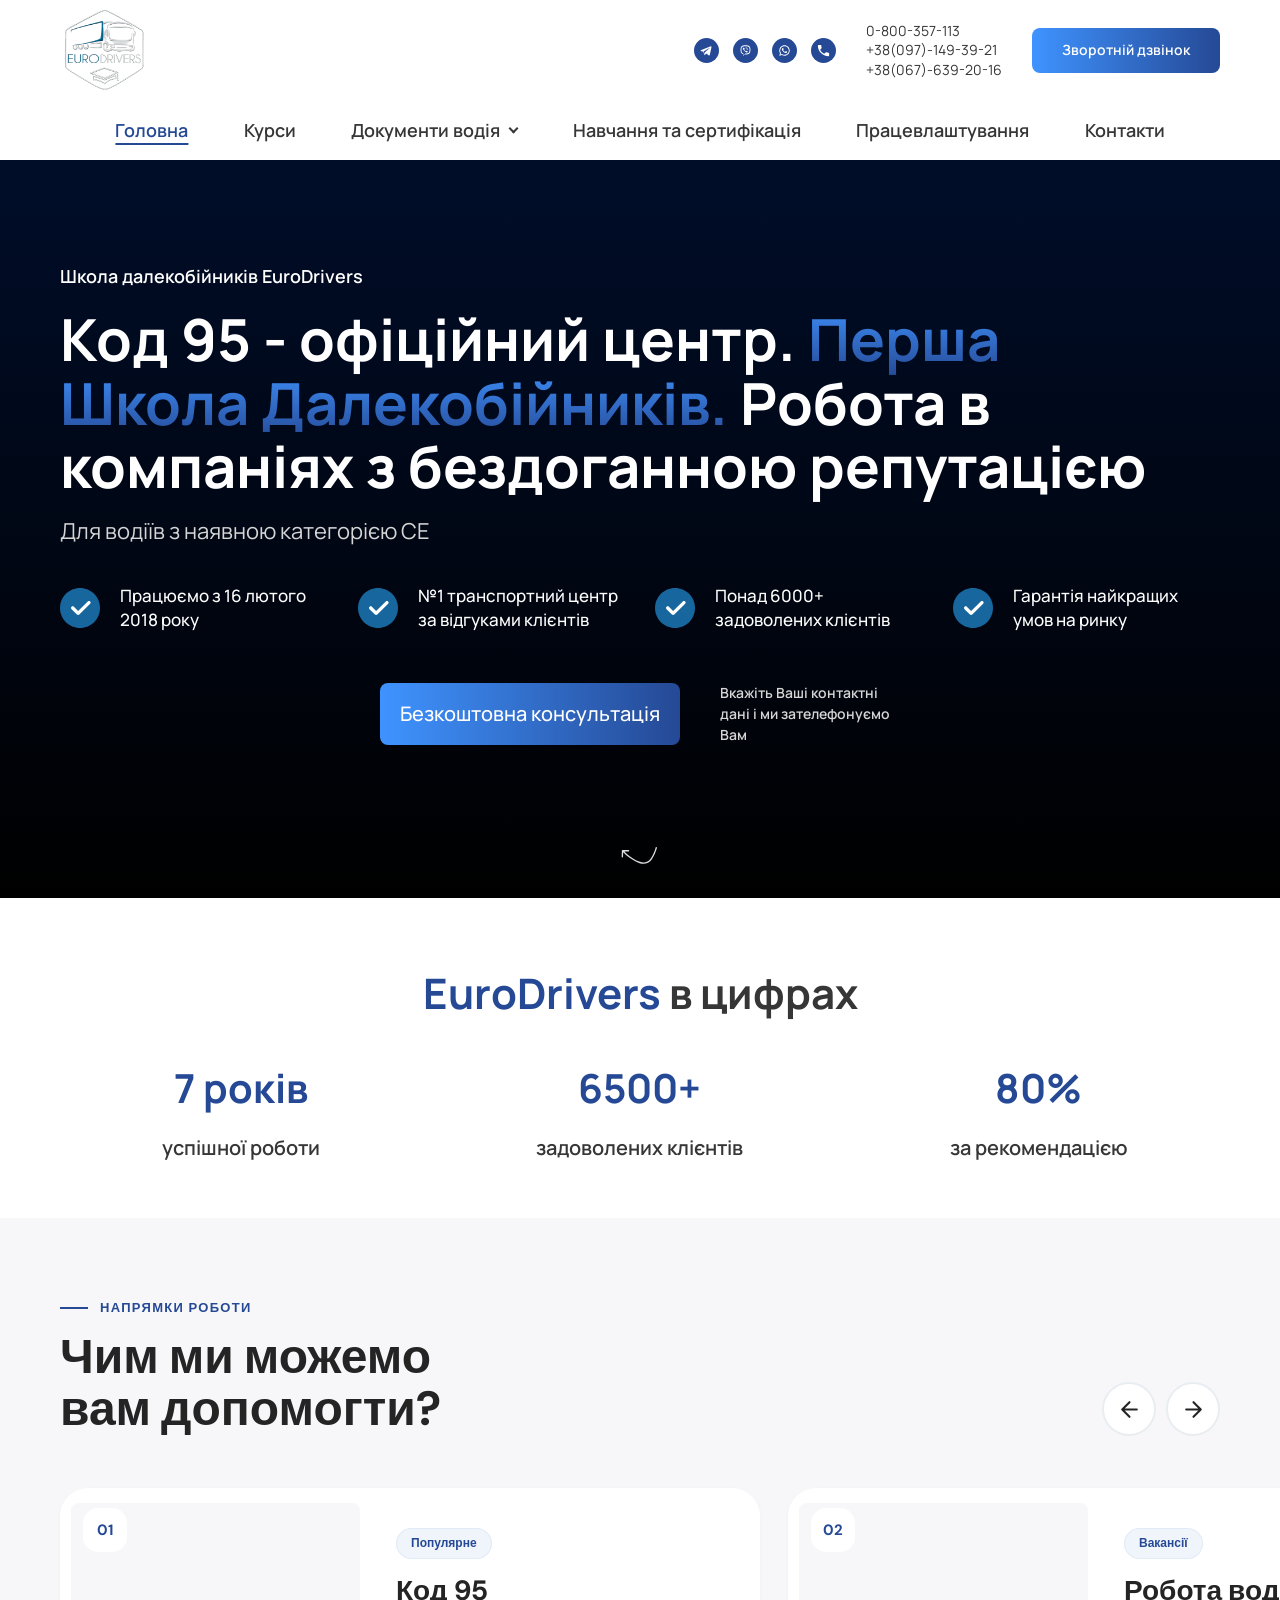
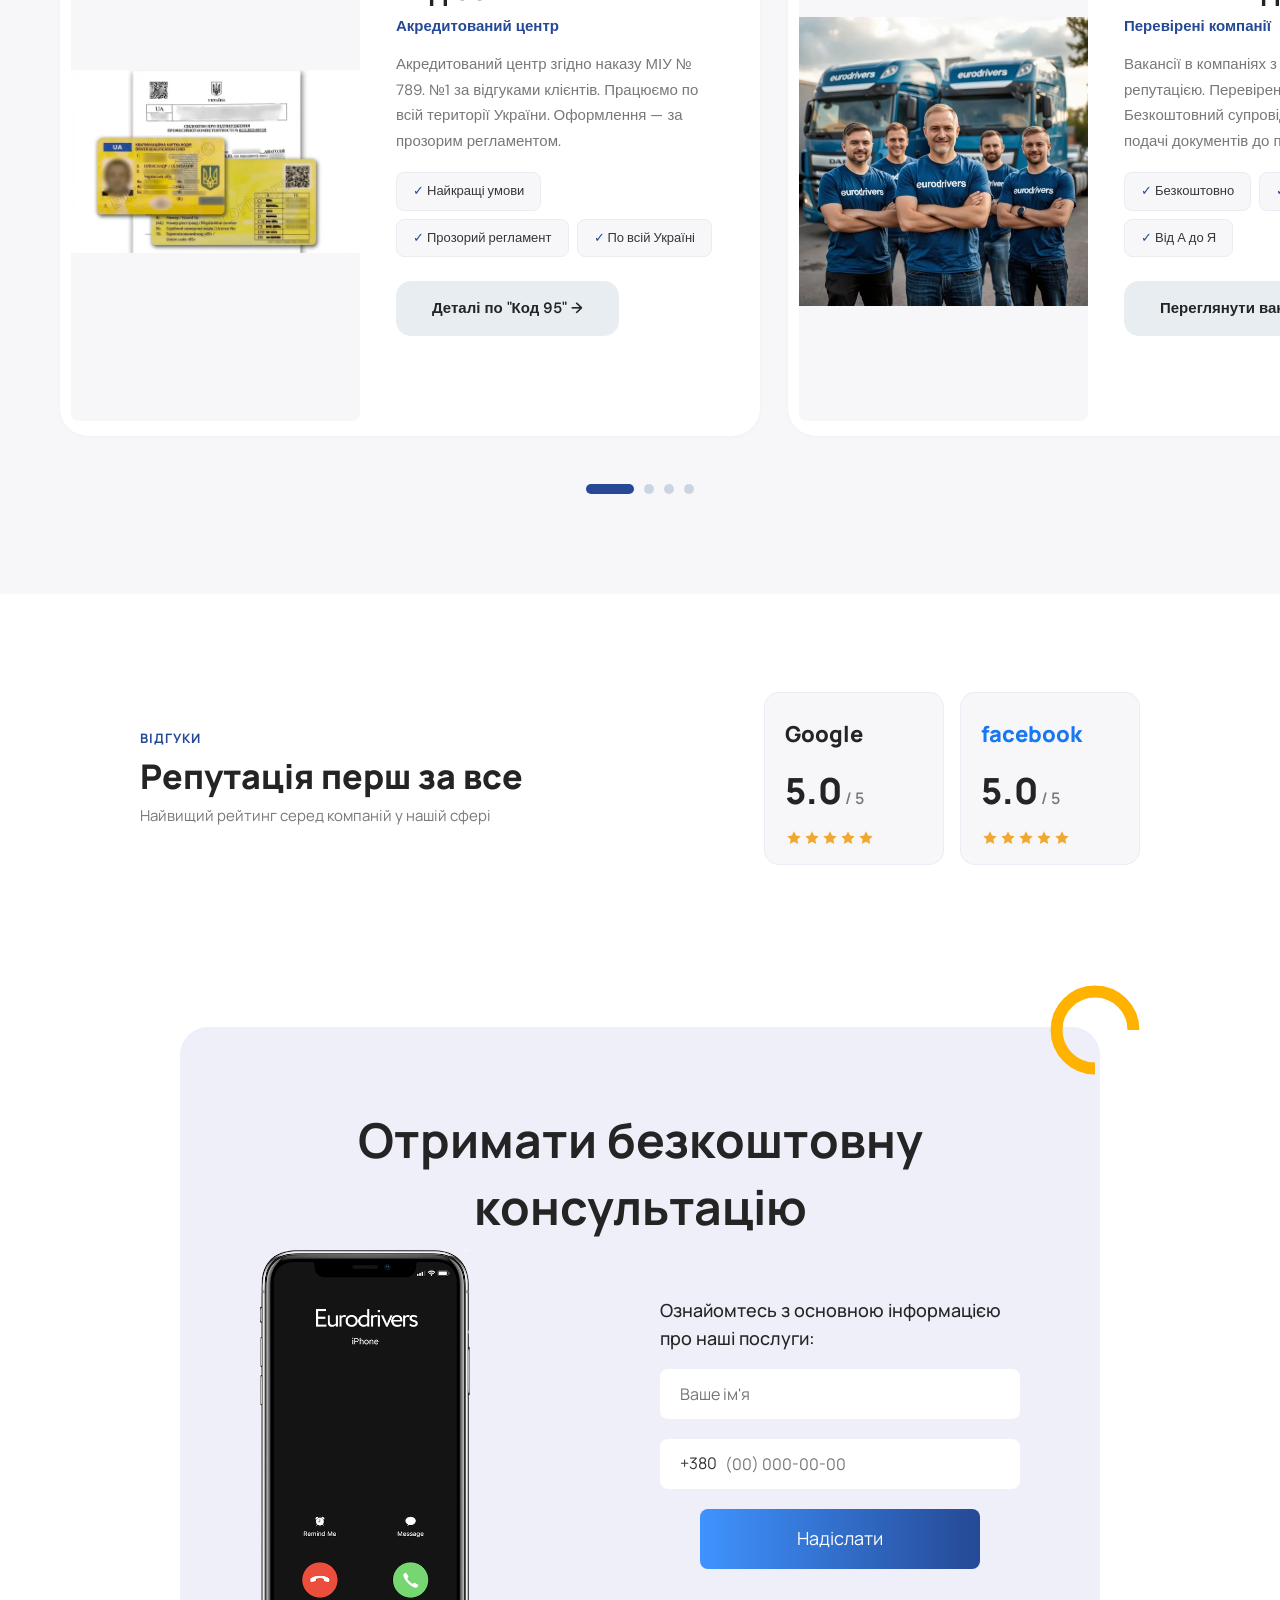
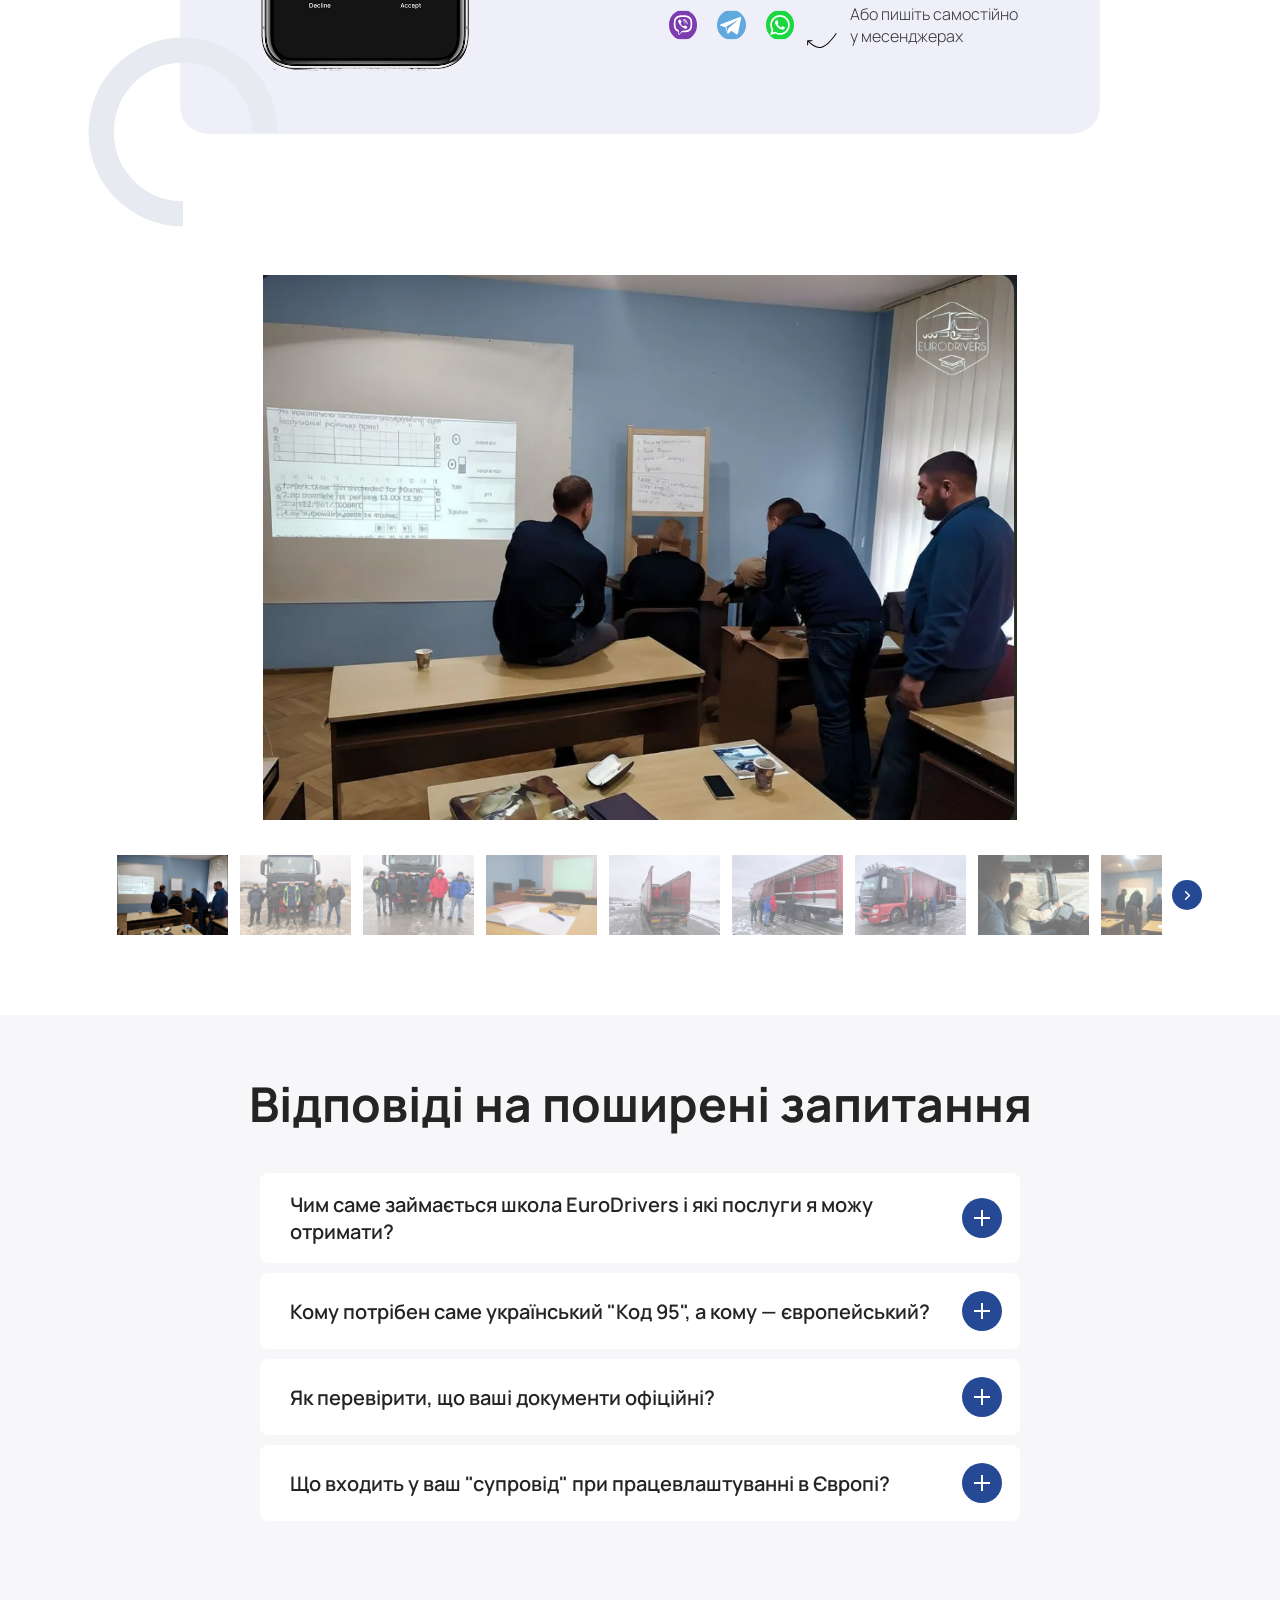
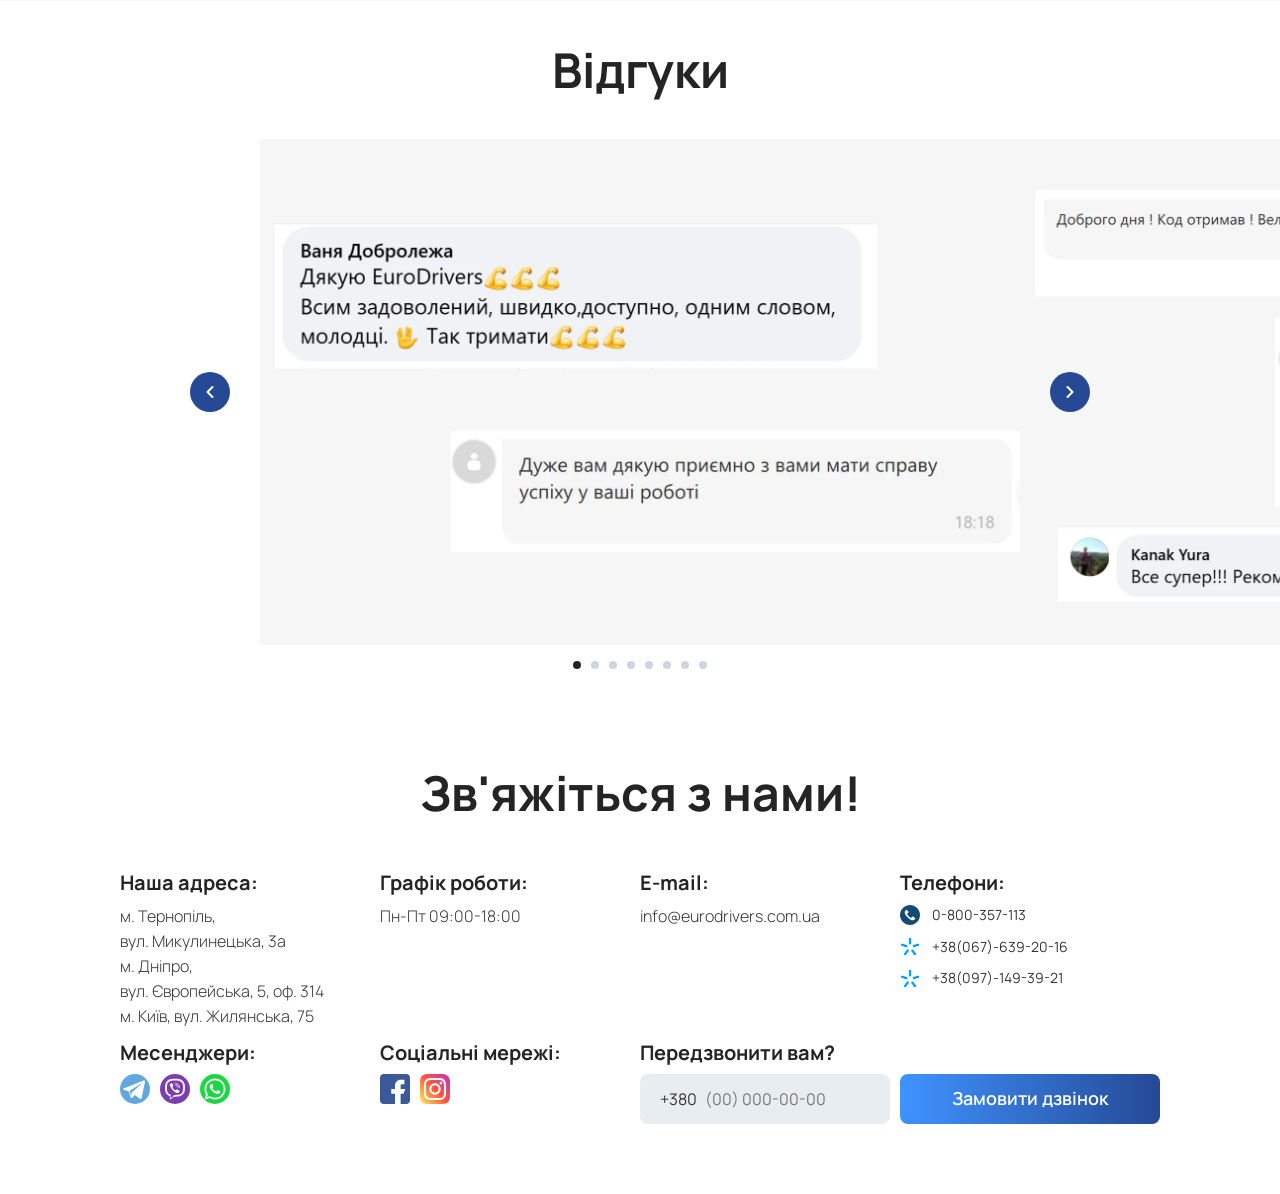
==== index.html @ 6dd929ec "Пачка 25б: галереи и FAQ «Код 95», правки по code-review - Мобильная галерея до 980px на главной и «" ====
<!doctype html>
<html lang="uk">
<head>
  <meta charset="utf-8">
  <meta name="viewport" content="width=device-width, initial-scale=1">
  <title>Отримайте код 95 в Україні</title>
  <meta name="description" content="Офіційний транспортний центр. Онлайн та оффлайн навчання. Термін дії: 5 років. Термін виготовлення: 10 р.д.">
  <link rel="icon" href="img/common/favicon-32x32.png" type="image/png">
  <!-- Фото первого экрана — фон в CSS, браузер нашёл бы его поздно; грузим заранее, только там, где оно показывается (до 980px) -->
  <link rel="preload" as="image" href="img/common/hero.webp" type="image/webp" media="(max-width: 979px)" fetchpriority="high">

  <link rel="preconnect" href="https://fonts.googleapis.com">
  <link rel="preconnect" href="https://fonts.gstatic.com" crossorigin>
  <link rel="stylesheet" href="https://fonts.googleapis.com/css2?family=DM+Sans:wght@400;500;600;700&family=Manrope:wght@300;400;500;600;700&display=swap">
  <link rel="stylesheet" href="css/variables.css">
  <link rel="stylesheet" href="css/base.css">
  <link rel="stylesheet" href="css/components.css">
  <link rel="stylesheet" href="css/home.css">
  <script src="js/menu.js" defer></script>
  <script src="js/modal.js" defer></script>
  <script src="js/to-top.js" defer></script>
  <script src="js/slider.js" defer></script>
  <script src="js/gallery.js" defer></script>
  <script src="js/forms.js" defer></script>
</head>
<body>
  <!-- Шапка: одинаковая на всех страницах (index.html, kod95ukr.html, chipcard.html, contacts.html). Правишь в одной — повтори во всех -->
  <header class="header">
    <div class="header__inner container">
      <a class="header__logo" href="index.html">
        <img class="header__logo-img" src="img/common/logo.png" width="156" height="150" alt="Eurodrivers — школа далекобійників нового покоління">
        <!-- Подпись повторяет alt логотипа: прячем её от программ экранного чтения, чтобы текст не звучал дважды -->
        <span class="header__tagline" aria-hidden="true">Eurodrivers — школа далекобійників нового покоління</span>
      </a>

      <button class="header__burger" type="button" aria-label="Відкрити меню" aria-expanded="false" aria-controls="header-panel">
        <span class="header__burger-lines"></span>
      </button>

      <div class="header__panel" id="header-panel">
        <button class="header__close" type="button" aria-label="Закрити меню"></button>
        <img class="header__panel-logo" src="img/common/logo.png" width="156" height="150" alt="">

        <nav class="nav" aria-label="Головне меню">
          <ul class="nav__list">
            <li><a class="nav__link" href="index.html" aria-current="page">Головна</a></li>
            <li><a class="nav__link">Курси</a></li>
            <li class="nav__item-dropdown">
              <button class="nav__link nav__toggle" type="button" aria-expanded="false" aria-controls="nav-docs">Документи водія</button>
              <ul class="nav__sub" id="nav-docs">
                <li><a class="nav__sublink" href="kod95ukr.html">КОД 95</a></li>
                <li><a class="nav__sublink" href="chipcard.html">ЧІП-КАРТА</a></li>
              </ul>
            </li>
            <li><a class="nav__link">Навчання та сертифікація</a></li>
            <li><a class="nav__link">Працевлаштування</a></li>
            <li><a class="nav__link" href="contacts.html">Контакти</a></li>
          </ul>
        </nav>

        <div class="header__contacts">
          <ul class="social">
            <li><a class="social__link" href="https://t.me/eurodrivers" target="_blank" rel="noopener" aria-label="Telegram"><img src="img/icons/telegram.svg" width="20" height="20" alt=""></a></li>
            <li><a class="social__link" href="viber://add?number=380676392016" aria-label="Viber"><img src="img/icons/viber.svg" width="20" height="20" alt=""></a></li>
            <li><a class="social__link" href="https://wa.me/380932993890" target="_blank" rel="noopener" aria-label="WhatsApp"><img src="img/icons/whatsapp.svg" width="20" height="20" alt=""></a></li>
            <li><a class="social__link" href="tel:+380676392016" aria-label="Подзвонити"><img src="img/icons/phone.svg" width="20" height="20" alt=""></a></li>
          </ul>
          <p class="header__phones">
            <a href="tel:0800357113">0-800-357-113</a>
            <a href="tel:+380971493921">+38(097)-149-39-21</a>
            <a href="tel:+380676392016">+38(067)-639-20-16</a>
          </p>
          <button class="btn header__callback" type="button" data-modal-open="callback">Зворотній дзвінок</button>
        </div>
      </div>
    </div>
    <div class="header__backdrop"></div>
  </header>

  <main>
    <!-- Первый экран. До 980px — фото под подложкой, шапка лежит поверх; на компьютере — без фото, как в оригинале -->
    <section class="hero">
      <div class="hero__inner container">
        <p class="hero__eyebrow">Школа далекобійників EuroDrivers</p>
        <h1 class="hero__title">Код 95 - офіційний центр. <span class="hero__accent">Перша Школа Далекобійників.</span> Робота в компаніях з бездоганною репутацією</h1>
        <p class="hero__subtitle">Для водіїв з наявною категорією СЕ</p>
        <ul class="hero__features">
          <li class="hero__feature">Працюємо з 16 лютого 2018 року</li>
          <li class="hero__feature hero__feature--main">№1 транспортний центр за відгуками клієнтів</li>
          <li class="hero__feature">Понад 6000+ задоволених клієнтів</li>
          <li class="hero__feature">Гарантія найкращих умов на ринку</li>
        </ul>
        <div class="hero__action">
          <button class="btn hero__button" type="button" data-modal-open="consultation">Безкоштовна консультація</button>
          <p class="hero__note">Вкажіть Ваші контактні дані і ми зателефонуємо Вам</p>
        </div>
      </div>
      <img class="hero__scroll" src="img/home/scroll-down.svg" width="43" height="42" alt="">
    </section>

    <section class="stats">
      <div class="container">
        <h2 class="stats__title"><span class="stats__brand">EuroDrivers</span> в цифрах</h2>
        <ul class="stats__list">
          <li><span class="stats__number">7 років</span> <span class="stats__caption">успішної роботи</span></li>
          <li><span class="stats__number">6500+</span> <span class="stats__caption">задоволених клієнтів</span></li>
          <li><span class="stats__number">80%</span> <span class="stats__caption">за рекомендацією</span></li>
        </ul>
      </div>
    </section>

    <!-- «Напрямки роботи»: до 980px карточки столбиком, на компьютере — слайдер (js/slider.js) -->
    <section class="directions" data-slider>
      <div class="directions__head container">
        <div>
          <p class="directions__label">Напрямки роботи</p>
          <h2 class="directions__title">Чим ми можемо<br> вам допомогти?</h2>
        </div>
        <div class="directions__arrows">
          <button class="slider__arrow directions__arrow" type="button" aria-label="Попередній напрям" data-slider-prev>
            <svg viewBox="0 0 24 24" aria-hidden="true"><path d="M19 12H5M12 5l-7 7 7 7" fill="none" stroke="currentColor" stroke-width="2" stroke-linecap="round" stroke-linejoin="round"/></svg>
          </button>
          <button class="slider__arrow directions__arrow" type="button" aria-label="Наступний напрям" data-slider-next>
            <svg viewBox="0 0 24 24" aria-hidden="true"><path d="M5 12h14M12 5l7 7-7 7" fill="none" stroke="currentColor" stroke-width="2" stroke-linecap="round" stroke-linejoin="round"/></svg>
          </button>
        </div>
      </div>

      <ul class="directions__list slider__track" data-slider-track aria-label="Напрямки роботи">
        <li class="direction-card">
          <div class="direction-card__media">
            <img class="direction-card__img" src="img/home/direction-kod95.webp" width="640" height="406" alt="Код 95" loading="lazy">
            <span class="direction-card__num">01</span>
          </div>
          <div class="direction-card__body">
            <span class="direction-card__tag">Популярне</span>
            <h3 class="direction-card__title">Код 95</h3>
            <p class="direction-card__lead">Акредитований центр</p>
            <p class="direction-card__text">Акредитований центр згідно наказу МІУ № 789. №1 за відгуками клієнтів. Працюємо по всій території України. Оформлення — за прозорим регламентом.</p>
            <ul class="direction-card__chips">
              <li>Найкращі умови</li>
              <li>Прозорий регламент</li>
              <li>По всій Україні</li>
            </ul>
            <a class="direction-card__link" href="kod95ukr.html">Деталі по "Код 95" <span aria-hidden="true">→</span></a>
          </div>
        </li>
        <li class="direction-card">
          <div class="direction-card__media">
            <img class="direction-card__img" src="img/common/team.webp" width="1024" height="1024" alt="Робота водієм CE" loading="lazy">
            <span class="direction-card__num">02</span>
          </div>
          <div class="direction-card__body">
            <span class="direction-card__tag">Вакансії</span>
            <h3 class="direction-card__title">Робота водієм CE</h3>
            <p class="direction-card__lead">Перевірені компанії</p>
            <p class="direction-card__text">Вакансії в компаніях з бездоганною репутацією. Перевірені особисто. Безкоштовний супровід для наших клієнтів від подачі документів до приїзду.</p>
            <ul class="direction-card__chips">
              <li>Безкоштовно</li>
              <li>Перевірено особисто</li>
              <li>Від А до Я</li>
            </ul>
            <!-- Сторінки «Працевлаштування» в этапе 1 нет: ссылка пока никуда не ведёт -->
            <a class="direction-card__link">Переглянути вакансії <span aria-hidden="true">→</span></a>
          </div>
        </li>
        <li class="direction-card">
          <div class="direction-card__media">
            <img class="direction-card__img" src="img/home/direction-chipcard.webp" width="640" height="410" alt="Картка для цифрового тахографа (Чіп-карта)" loading="lazy">
            <span class="direction-card__num">03</span>
          </div>
          <div class="direction-card__body">
            <span class="direction-card__tag">Документи</span>
            <h3 class="direction-card__title">Картка для цифрового тахографа (Чіп-карта)</h3>
            <p class="direction-card__lead">Відправки по всій Європі</p>
            <p class="direction-card__text">Подача документів за 30 секунд 24/7 онлайн. Найшвидша процедура оформлення. Картки для цифрових та смарт тахографів.</p>
            <ul class="direction-card__chips">
              <li>24/7 онлайн</li>
              <li>30 секунд</li>
              <li>Вся Європа</li>
            </ul>
            <a class="direction-card__link" href="chipcard.html">Подати документи <span aria-hidden="true">→</span></a>
          </div>
        </li>
        <li class="direction-card">
          <div class="direction-card__media">
            <img class="direction-card__img" src="img/home/direction-certification.webp" width="430" height="640" alt="Навчання та сертифікація" loading="lazy">
            <span class="direction-card__num">04</span>
          </div>
          <div class="direction-card__body">
            <span class="direction-card__tag">Навчання</span>
            <h3 class="direction-card__title">Навчання та сертифікація</h3>
            <p class="direction-card__lead">Менеджер (управитель) на автомобільному транспорті</p>
            <p class="direction-card__text">Домедична підготовка працівників. Контроль за технічним станом колісних транспортних засобів. Безпека дорожнього руху, охорона праці та пожежна безпека.</p>
            <ul class="direction-card__chips">
              <li>Передрейсовий огляд</li>
              <li>Охорона праці</li>
              <li>Пожежна безпека</li>
            </ul>
            <!-- Сторінки «Навчання та сертифікація» в этапе 1 нет: ссылка пока никуда не ведёт -->
            <a class="direction-card__link">Переглянути умови <span aria-hidden="true">→</span></a>
          </div>
        </li>
      </ul>

      <div class="slider__dots slider__dots--pill directions__dots" data-slider-dots></div>
    </section>

    <section class="rating">
      <div class="rating__inner container">
        <div class="rating__text">
          <p class="rating__label">Відгуки</p>
          <h2 class="rating__title">Репутація перш за все</h2>
          <p class="rating__descr">Найвищий рейтинг серед компаній у нашій сфері</p>
        </div>
        <ul class="rating__cards">
          <li class="rating-card">
            <p class="rating-card__name">Google</p>
            <p class="rating-card__score"><span class="rating-card__value">5.0</span> / 5</p>
            <span class="rating-card__stars stars" role="img" aria-label="5 з 5 зірок"></span>
          </li>
          <li class="rating-card rating-card--facebook">
            <p class="rating-card__name">facebook</p>
            <p class="rating-card__score"><span class="rating-card__value">5.0</span> / 5</p>
            <span class="rating-card__stars stars" role="img" aria-label="5 з 5 зірок"></span>
          </li>
        </ul>
      </div>
    </section>

    <!-- Блок консультации: до 980px всё столбиком, картинка телефона внизу; на компьютере картинка слева, форма справа -->
    <section class="consult">
      <div class="consult__panel">
        <img class="consult__arc consult__arc--yellow" src="img/common/arc-yellow.svg" width="94" height="94" alt="" loading="lazy">
        <img class="consult__arc consult__arc--gray" src="img/common/arc-gray.svg" width="200" height="200" alt="" loading="lazy">

        <h2 class="consult__title">Отримати безкоштовну консультацію</h2>

        <div class="consult__content">
          <div class="consult__main">
            <p class="consult__text">Ознайомтесь з основною інформацією про наші послуги:</p>

            <form class="consult__form" method="post" novalidate data-form>
              <input type="hidden" name="form" value="consultation-block">
              <div class="form-trap" aria-hidden="true">
                <label>Не заповнюйте це поле <input type="text" name="website" tabindex="-1" autocomplete="off"></label>
              </div>
              <div class="form-field">
                <label class="visually-hidden" for="consult-name">Ім'я</label>
                <input class="input" id="consult-name" type="text" name="name" placeholder="Ваше ім'я" autocomplete="name" maxlength="50" aria-describedby="consult-name-error">
                <p class="form-error" id="consult-name-error" hidden></p>
              </div>
              <div class="form-field">
                <label class="visually-hidden" for="consult-phone">Телефон</label>
                <div class="phone-field">
                  <span class="phone-field__prefix">+380</span>
                  <input class="input" id="consult-phone" type="tel" name="phone" placeholder="(00) 000-00-00" autocomplete="tel-national" required inputmode="numeric" aria-describedby="consult-phone-error">
                </div>
                <p class="form-error" id="consult-phone-error" hidden></p>
              </div>
              <button class="btn consult__submit" type="submit">Надіслати</button>
              <p class="form-success" tabindex="-1" hidden>Дякуємо! Чекайте на дзвінок від нашого менеджера протягом робочого дня!</p>
            </form>

            <div class="consult__messengers">
              <p class="consult__hint">Або пишіть самостійно у месенджерах</p>
              <img class="consult__arrow" src="img/common/arrow-curve.svg" width="30" height="15" alt="" loading="lazy">
              <ul class="consult__icons">
                <li><a href="viber://add?number=380676392016" aria-label="Viber"><img src="img/common/viber_4.svg" width="30" height="30" alt="" loading="lazy"></a></li>
                <li><a href="https://t.me/eurodrivers" target="_blank" rel="noopener" aria-label="Telegram"><img src="img/common/telegram_4.svg" width="30" height="30" alt="" loading="lazy"></a></li>
                <!-- В оригинале здесь другой номер WhatsApp, чем в шапке и подвале (380932993890) — уточнить у владельца -->
                <li><a href="https://wa.me/380676392016" target="_blank" rel="noopener" aria-label="WhatsApp"><img src="img/common/whatsapp_4.svg" width="30" height="30" alt="" loading="lazy"></a></li>
              </ul>
            </div>
          </div>

          <img class="consult__phone" src="img/common/phone-call.png" width="400" height="803" alt="Телефон із вхідним дзвінком від Eurodrivers" loading="lazy">
        </div>
      </div>
    </section>

    <!-- Фотогалерея для компьютера (с 980px), как в оригинале; до 980px вместо неё мобильная, ниже. Листание и миниатюры — js/slider.js (без листания по кругу), клик по фото — увеличение (js/gallery.js) -->
    <section class="gallery" data-gallery data-slider data-slider-loop="false" aria-label="Фотогалерея">
      <div class="gallery__inner">
        <ul class="gallery__track slider__track" data-slider-track aria-label="Фото EuroDrivers">
          <li class="gallery__slide"><button class="gallery__zoom" type="button" aria-label="Збільшити фото 1 з 10"><picture><source media="(min-width: 980px)" srcset="img/common/gallery-1.webp"><img src="[data-uri]" width="1067" height="771" alt="Фото EuroDrivers, 1 з 10" loading="lazy"></picture></button></li>
          <li class="gallery__slide"><button class="gallery__zoom" type="button" aria-label="Збільшити фото 2 з 10"><picture><source media="(min-width: 980px)" srcset="img/common/gallery-2.webp"><img src="[data-uri]" width="1067" height="771" alt="Фото EuroDrivers, 2 з 10" loading="lazy"></picture></button></li>
          <li class="gallery__slide"><button class="gallery__zoom" type="button" aria-label="Збільшити фото 3 з 10"><picture><source media="(min-width: 980px)" srcset="img/common/gallery-3.webp"><img src="[data-uri]" width="1067" height="771" alt="Фото EuroDrivers, 3 з 10" loading="lazy"></picture></button></li>
          <li class="gallery__slide"><button class="gallery__zoom" type="button" aria-label="Збільшити фото 4 з 10"><picture><source media="(min-width: 980px)" srcset="img/common/gallery-4.webp"><img src="[data-uri]" width="1067" height="771" alt="Фото EuroDrivers, 4 з 10" loading="lazy"></picture></button></li>
          <li class="gallery__slide"><button class="gallery__zoom" type="button" aria-label="Збільшити фото 5 з 10"><picture><source media="(min-width: 980px)" srcset="img/common/gallery-5.webp"><img src="[data-uri]" width="1067" height="771" alt="Фото EuroDrivers, 5 з 10" loading="lazy"></picture></button></li>
          <li class="gallery__slide"><button class="gallery__zoom" type="button" aria-label="Збільшити фото 6 з 10"><picture><source media="(min-width: 980px)" srcset="img/common/gallery-6.webp"><img src="[data-uri]" width="1067" height="771" alt="Фото EuroDrivers, 6 з 10" loading="lazy"></picture></button></li>
          <li class="gallery__slide"><button class="gallery__zoom" type="button" aria-label="Збільшити фото 7 з 10"><picture><source media="(min-width: 980px)" srcset="img/common/gallery-7.webp"><img src="[data-uri]" width="1067" height="771" alt="Фото EuroDrivers, 7 з 10" loading="lazy"></picture></button></li>
          <li class="gallery__slide"><button class="gallery__zoom" type="button" aria-label="Збільшити фото 8 з 10"><picture><source media="(min-width: 980px)" srcset="img/common/gallery-8.webp"><img src="[data-uri]" width="1067" height="771" alt="Фото EuroDrivers, 8 з 10" loading="lazy"></picture></button></li>
          <li class="gallery__slide"><button class="gallery__zoom" type="button" aria-label="Збільшити фото 9 з 10"><picture><source media="(min-width: 980px)" srcset="img/common/gallery-9.webp"><img src="[data-uri]" width="1067" height="771" alt="Фото EuroDrivers, 9 з 10" loading="lazy"></picture></button></li>
          <li class="gallery__slide"><button class="gallery__zoom" type="button" aria-label="Збільшити фото 10 з 10"><picture><source media="(min-width: 980px)" srcset="img/common/gallery-10.webp"><img src="[data-uri]" width="1067" height="771" alt="Фото EuroDrivers, 10 з 10" loading="lazy"></picture></button></li>
        </ul>
        <div class="gallery__thumbs">
          <button class="slider__arrow gallery__arrow gallery__arrow--prev" type="button" aria-label="Попереднє фото" data-slider-prev>
            <svg viewBox="0 0 24 24" aria-hidden="true"><path d="M15 18l-6-6 6-6" fill="none" stroke="currentColor" stroke-width="2.5" stroke-linecap="round" stroke-linejoin="round"/></svg>
          </button>
          <ul class="gallery__thumbs-list" data-slider-dots>
            <li><button class="gallery__thumb" type="button" aria-label="Показати фото 1"><picture><source media="(min-width: 980px)" srcset="img/common/gallery-1.webp"><img src="[data-uri]" width="1067" height="771" alt="" loading="lazy"></picture></button></li>
            <li><button class="gallery__thumb" type="button" aria-label="Показати фото 2"><picture><source media="(min-width: 980px)" srcset="img/common/gallery-2.webp"><img src="[data-uri]" width="1067" height="771" alt="" loading="lazy"></picture></button></li>
            <li><button class="gallery__thumb" type="button" aria-label="Показати фото 3"><picture><source media="(min-width: 980px)" srcset="img/common/gallery-3.webp"><img src="[data-uri]" width="1067" height="771" alt="" loading="lazy"></picture></button></li>
            <li><button class="gallery__thumb" type="button" aria-label="Показати фото 4"><picture><source media="(min-width: 980px)" srcset="img/common/gallery-4.webp"><img src="[data-uri]" width="1067" height="771" alt="" loading="lazy"></picture></button></li>
            <li><button class="gallery__thumb" type="button" aria-label="Показати фото 5"><picture><source media="(min-width: 980px)" srcset="img/common/gallery-5.webp"><img src="[data-uri]" width="1067" height="771" alt="" loading="lazy"></picture></button></li>
            <li><button class="gallery__thumb" type="button" aria-label="Показати фото 6"><picture><source media="(min-width: 980px)" srcset="img/common/gallery-6.webp"><img src="[data-uri]" width="1067" height="771" alt="" loading="lazy"></picture></button></li>
            <li><button class="gallery__thumb" type="button" aria-label="Показати фото 7"><picture><source media="(min-width: 980px)" srcset="img/common/gallery-7.webp"><img src="[data-uri]" width="1067" height="771" alt="" loading="lazy"></picture></button></li>
            <li><button class="gallery__thumb" type="button" aria-label="Показати фото 8"><picture><source media="(min-width: 980px)" srcset="img/common/gallery-8.webp"><img src="[data-uri]" width="1067" height="771" alt="" loading="lazy"></picture></button></li>
            <li><button class="gallery__thumb" type="button" aria-label="Показати фото 9"><picture><source media="(min-width: 980px)" srcset="img/common/gallery-9.webp"><img src="[data-uri]" width="1067" height="771" alt="" loading="lazy"></picture></button></li>
            <li><button class="gallery__thumb" type="button" aria-label="Показати фото 10"><picture><source media="(min-width: 980px)" srcset="img/common/gallery-10.webp"><img src="[data-uri]" width="1067" height="771" alt="" loading="lazy"></picture></button></li>
          </ul>
          <button class="slider__arrow gallery__arrow gallery__arrow--next" type="button" aria-label="Наступне фото" data-slider-next>
            <svg viewBox="0 0 24 24" aria-hidden="true"><path d="M9 18l6-6-6-6" fill="none" stroke="currentColor" stroke-width="2.5" stroke-linecap="round" stroke-linejoin="round"/></svg>
          </button>
        </div>
      </div>
    </section>

    <!-- Мобильная фотогалерея: до 980px вместо галереи выше, как в оригинале — фото со стрелками и точками, без миниатюр и увеличения. Листание по кругу — js/slider.js.
         Настоящие фото только до 980px (<picture>, условие — точная противоположность @media (min-width: 980px)), на компьютере скрытая секция их не скачивает -->
    <section class="gallery-mobile" data-slider aria-label="Фотогалерея">
      <div class="gallery-mobile__slider">
        <ul class="gallery-mobile__track slider__track" data-slider-track aria-label="Фото EuroDrivers">
          <li class="gallery-mobile__slide"><picture><source media="not all and (min-width: 980px)" srcset="img/common/gallery-1.webp"><img src="[data-uri]" width="1067" height="771" alt="Фото EuroDrivers, 1 з 10" loading="lazy"></picture></li>
          <li class="gallery-mobile__slide"><picture><source media="not all and (min-width: 980px)" srcset="img/common/gallery-2.webp"><img src="[data-uri]" width="1067" height="771" alt="Фото EuroDrivers, 2 з 10" loading="lazy"></picture></li>
          <li class="gallery-mobile__slide"><picture><source media="not all and (min-width: 980px)" srcset="img/common/gallery-3.webp"><img src="[data-uri]" width="1067" height="771" alt="Фото EuroDrivers, 3 з 10" loading="lazy"></picture></li>
          <li class="gallery-mobile__slide"><picture><source media="not all and (min-width: 980px)" srcset="img/common/gallery-4.webp"><img src="[data-uri]" width="1067" height="771" alt="Фото EuroDrivers, 4 з 10" loading="lazy"></picture></li>
          <li class="gallery-mobile__slide"><picture><source media="not all and (min-width: 980px)" srcset="img/common/gallery-5.webp"><img src="[data-uri]" width="1067" height="771" alt="Фото EuroDrivers, 5 з 10" loading="lazy"></picture></li>
          <li class="gallery-mobile__slide"><picture><source media="not all and (min-width: 980px)" srcset="img/common/gallery-6.webp"><img src="[data-uri]" width="1067" height="771" alt="Фото EuroDrivers, 6 з 10" loading="lazy"></picture></li>
          <li class="gallery-mobile__slide"><picture><source media="not all and (min-width: 980px)" srcset="img/common/gallery-7.webp"><img src="[data-uri]" width="1067" height="771" alt="Фото EuroDrivers, 7 з 10" loading="lazy"></picture></li>
          <li class="gallery-mobile__slide"><picture><source media="not all and (min-width: 980px)" srcset="img/common/gallery-8.webp"><img src="[data-uri]" width="1067" height="771" alt="Фото EuroDrivers, 8 з 10" loading="lazy"></picture></li>
          <li class="gallery-mobile__slide"><picture><source media="not all and (min-width: 980px)" srcset="img/common/gallery-9.webp"><img src="[data-uri]" width="1067" height="771" alt="Фото EuroDrivers, 9 з 10" loading="lazy"></picture></li>
          <li class="gallery-mobile__slide"><picture><source media="not all and (min-width: 980px)" srcset="img/common/gallery-10.webp"><img src="[data-uri]" width="1067" height="771" alt="Фото EuroDrivers, 10 з 10" loading="lazy"></picture></li>
        </ul>
        <button class="slider__arrow gallery-mobile__arrow gallery-mobile__arrow--prev" type="button" aria-label="Попереднє фото" data-slider-prev>
          <svg viewBox="0 0 24 24" aria-hidden="true"><path d="M15 18l-6-6 6-6" fill="none" stroke="currentColor" stroke-width="2.5" stroke-linecap="round" stroke-linejoin="round"/></svg>
        </button>
        <button class="slider__arrow gallery-mobile__arrow gallery-mobile__arrow--next" type="button" aria-label="Наступне фото" data-slider-next>
          <svg viewBox="0 0 24 24" aria-hidden="true"><path d="M9 18l6-6-6-6" fill="none" stroke="currentColor" stroke-width="2.5" stroke-linecap="round" stroke-linejoin="round"/></svg>
        </button>
      </div>
      <div class="slider__dots gallery-mobile__dots" data-slider-dots></div>
    </section>

    <!-- FAQ на встроенных раскрывающихся блоках <details>: работают без JS, с клавиатуры и в программах экранного чтения -->
    <section class="faq">
      <div class="container">
        <h2 class="faq__title">Відповіді на поширені запитання</h2>
        <div class="faq__list">
          <details class="faq__item">
            <summary class="faq__question">Чим саме займається школа EuroDrivers і які послуги я можу отримати?</summary>
            <div class="faq__answer">
              <p>EuroDrivers — це не просто автошкола, а центр комплексної підготовки та супроводу водія в Україні та Європі. Наші послуги включають:</p>
              <ul>
                <li><strong>Навчання на «Код 95»:</strong> Акредитований центр в Україні та Європі.</li>
                <li><strong>Допомога з документами:</strong> Оформлення чіп-карт для тахографа та навчання на ADR (перевезення небезпечних вантажів), виготовлення запрошення та усіх супутніх документів.</li>
                <li><strong>Підготовка до роботи в ЄС:</strong> Практичні заняття на сучасних тягачах для успішного проходження тест-драйвів.</li>
                <li><strong>Працевлаштування:</strong> Прямий супровід та вакансії у перевірених компаніях з бездоганною репутацією.</li>
              </ul>
            </div>
          </details>

          <details class="faq__item">
            <summary class="faq__question">Кому потрібен саме український "Код 95", а кому — європейський?</summary>
            <div class="faq__answer">
              <p><strong>Кому потрібен саме український "Код 95", а кому — європейський?</strong><br>Відповідь: Це ключова відмінність, яку варто розуміти перед початком навчання:</p>
              <ul>
                <li><strong>Український "Код 95"</strong> потрібен водіям, які працюють на <strong>українських перевізників</strong> і здійснюють міжнародні рейси. Він офіційно реєструється в базі pdr.e-transport.gov.ua.</li>
                <li><strong>Європейський (наприклад, польський) "Код 95"</strong> обов'язковий, якщо ви плануєте працювати безпосередньо на <strong>іноземну компанію</strong> (наприклад, польську фірму на польських номерах). Український сертифікат у такому разі не визнається роботодавцем або контролюючими органами країни ЄС.</li>
                <li>EuroDrivers консультує та допомагає отримати правильний тип коду залежно від ваших планів.</li>
              </ul>
            </div>
          </details>

          <details class="faq__item">
            <summary class="faq__question">Як перевірити, що ваші документи офіційні?</summary>
            <div class="faq__answer">
              <p>Ми працюємо виключно в правовому полі. Українські сертифікати видаються на підставі наказу Міністерства № 789 та відображаються в державному реєстрі. Польські документи оформлюються через нашу філію з внесенням даних у профіль водія (PKZ) у польській системі обліку.</p>
            </div>
          </details>

          <details class="faq__item">
            <summary class="faq__question">Що входить у ваш "супровід" при працевлаштуванні в Європі?</summary>
            <div class="faq__answer">
              <ul>
                <li>Підбір вакансії згідно вашого досвіду та побажань.</li>
                <li>Консультації щодо оформлення усіх дозвільних документів.</li>
                <li>Супровід від оформлення до початку роботи та під час неї.</li>
              </ul>
              <p>Повний цикл допомоги та супровід надається <strong>безоплатно</strong>.</p>
            </div>
          </details>
        </div>
      </div>
    </section>

    <!-- «Відгуки»: слайдер скриншотов; на планшете и компьютере текущий отзыв по центру, соседние выглядывают -->
    <section class="reviews" data-slider>
      <h2 class="reviews__title">Відгуки</h2>
      <div class="reviews__slider">
        <ul class="reviews__list slider__track" data-slider-track aria-label="Відгуки клієнтів">
          <li class="reviews__slide"><img src="img/common/review-1.webp" width="1536" height="1024" alt="Скриншот відгуку клієнта, 1 з 8" loading="lazy"></li>
          <li class="reviews__slide"><img src="img/common/review-2.webp" width="1536" height="1024" alt="Скриншот відгуку клієнта, 2 з 8" loading="lazy"></li>
          <li class="reviews__slide"><img src="img/common/review-3.webp" width="1536" height="1024" alt="Скриншот відгуку клієнта, 3 з 8" loading="lazy"></li>
          <li class="reviews__slide"><img src="img/common/review-4.webp" width="1536" height="1024" alt="Скриншот відгуку клієнта, 4 з 8" loading="lazy"></li>
          <li class="reviews__slide"><img src="img/common/review-5.webp" width="1536" height="1024" alt="Скриншот відгуку клієнта, 5 з 8" loading="lazy"></li>
          <li class="reviews__slide"><img src="img/common/review-6.webp" width="1536" height="1024" alt="Скриншот відгуку клієнта, 6 з 8" loading="lazy"></li>
          <li class="reviews__slide"><img src="img/common/review-7.webp" width="1536" height="1024" alt="Скриншот відгуку клієнта, 7 з 8" loading="lazy"></li>
          <li class="reviews__slide"><img src="img/common/review-8.webp" width="1536" height="1024" alt="Скриншот відгуку клієнта, 8 з 8" loading="lazy"></li>
        </ul>
        <button class="slider__arrow reviews__arrow reviews__arrow--prev" type="button" aria-label="Попередній відгук" data-slider-prev>
          <svg viewBox="0 0 24 24" aria-hidden="true"><path d="M15 18l-6-6 6-6" fill="none" stroke="currentColor" stroke-width="2.5" stroke-linecap="round" stroke-linejoin="round"/></svg>
        </button>
        <button class="slider__arrow reviews__arrow reviews__arrow--next" type="button" aria-label="Наступний відгук" data-slider-next>
          <svg viewBox="0 0 24 24" aria-hidden="true"><path d="M9 18l6-6-6-6" fill="none" stroke="currentColor" stroke-width="2.5" stroke-linecap="round" stroke-linejoin="round"/></svg>
        </button>
      </div>
      <div class="slider__dots reviews__dots" data-slider-dots></div>
    </section>
  </main>

  <!-- Подвал: одинаковый на всех страницах (index.html, kod95ukr.html, chipcard.html, contacts.html). Правишь в одной — повтори во всех -->
  <footer class="footer">
    <div class="container">
      <h2 class="footer__title">Зв'яжіться з нами!</h2>

      <!-- Порядок блоков — как на телефоне; на широких экранах их переставляет CSS-сетка -->
      <div class="footer__grid">
        <div class="footer__group footer__group--address">
          <h3 class="footer__label">Наша адреса:</h3>
          <ul class="footer__list">
            <li>м. Тернопіль,<br>вул. Микулинецька, 3а</li>
            <li>м. Дніпро,<br>вул. Європейська, 5, оф. 314</li>
            <li>м. Київ, вул. Жилянська, 75</li>
          </ul>
        </div>

        <div class="footer__group footer__group--messengers">
          <h3 class="footer__label">Месенджери:</h3>
          <ul class="footer__icons footer__icons--round">
            <li><a href="https://t.me/eurodrivers" target="_blank" rel="noopener" aria-label="Telegram"><img src="img/common/telegram_4.svg" width="30" height="30" alt="" loading="lazy"></a></li>
            <li><a href="viber://add?number=380676392016" aria-label="Viber"><img src="img/common/viber_4.svg" width="30" height="30" alt="" loading="lazy"></a></li>
            <li><a href="https://wa.me/380932993890" target="_blank" rel="noopener" aria-label="WhatsApp"><img src="img/common/whatsapp_4.svg" width="30" height="30" alt="" loading="lazy"></a></li>
          </ul>
        </div>

        <div class="footer__group footer__group--email">
          <h3 class="footer__label">E-mail:</h3>
          <p class="footer__text"><a href="mailto:info@eurodrivers.com.ua">info@eurodrivers.com.ua</a></p>
        </div>

        <div class="footer__group footer__group--schedule">
          <h3 class="footer__label">Графік роботи:</h3>
          <p class="footer__text">Пн-Пт 09:00-18:00</p>
        </div>

        <div class="footer__group footer__group--social">
          <h3 class="footer__label">Соціальні мережі:</h3>
          <ul class="footer__icons">
            <li><a href="https://www.facebook.com/eurodrivers.com.ua/" target="_blank" rel="noopener" aria-label="Facebook"><img src="img/common/facebook_3.svg" width="30" height="30" alt="" loading="lazy"></a></li>
            <li><a href="https://www.instagram.com/euro.drivers/" target="_blank" rel="noopener" aria-label="Instagram"><img src="img/common/instagram-sketched.svg" width="30" height="30" alt="" loading="lazy"></a></li>
          </ul>
        </div>

        <div class="footer__group footer__group--phones">
          <h3 class="footer__label">Телефони:</h3>
          <ul class="footer__phones">
            <li><img src="img/common/phone_1.svg" width="20" height="20" alt="" loading="lazy"><a href="tel:0800357113">0-800-357-113</a></li>
            <li><img src="img/common/kyivstar.png" width="20" height="19" alt="" loading="lazy"><a href="tel:+380676392016">+38(067)-639-20-16</a></li>
            <li><img src="img/common/kyivstar.png" width="20" height="19" alt="" loading="lazy"><a href="tel:+380971493921">+38(097)-149-39-21</a></li>
          </ul>
        </div>

        <form class="footer__form" method="post" novalidate data-form>
          <h3 class="footer__label">Передзвонити вам?</h3>
          <input type="hidden" name="form" value="contacts">
          <div class="form-trap" aria-hidden="true">
            <label>Не заповнюйте це поле <input type="text" name="website" tabindex="-1" autocomplete="off"></label>
          </div>
          <div class="footer__form-row">
            <label class="visually-hidden" for="contacts-phone">Телефон</label>
            <div class="phone-field">
              <span class="phone-field__prefix">+380</span>
              <input class="input" id="contacts-phone" type="tel" name="phone" placeholder="(00) 000-00-00" autocomplete="tel-national" required inputmode="numeric" aria-describedby="contacts-phone-error">
            </div>
            <button class="btn footer__submit" type="submit">Замовити дзвінок</button>
          </div>
          <p class="form-error" id="contacts-phone-error" hidden></p>
          <p class="form-success" tabindex="-1" hidden>Дякуємо! Чекайте на дзвінок від нашого менеджера протягом робочого дня!</p>
        </form>
      </div>
    </div>
  </footer>

  <button class="to-top" type="button" aria-label="Нагору">
    <svg width="22" height="22" viewBox="0 0 24 24" aria-hidden="true">
      <path d="M12 19V5M5 12l7-7 7 7" fill="none" stroke="currentColor" stroke-width="2.5" stroke-linecap="round" stroke-linejoin="round"/>
    </svg>
  </button>

  <!-- Модальные окна: одинаковые на всех страницах, как шапка. Открываются кнопкой с data-modal-open="<имя>" -->
  <dialog class="modal" id="modal-callback" aria-labelledby="modal-callback-title">
    <button class="modal__close" type="button" aria-label="Закрити вікно" data-modal-close></button>
    <div class="modal__window">
      <img class="modal__img" src="img/common/team.webp" width="1024" height="1024" alt="" loading="lazy">
      <div class="modal__body">
        <h2 class="modal__title" id="modal-callback-title">Ми зателефонуємо вам</h2>
        <form class="modal__form" method="post" novalidate data-form>
          <input type="hidden" name="form" value="callback">
          <div class="form-trap" aria-hidden="true">
            <label>Не заповнюйте це поле <input type="text" name="website" tabindex="-1" autocomplete="off"></label>
          </div>
          <div class="form-field">
            <label class="visually-hidden" for="callback-name">Ім'я</label>
            <input class="input" id="callback-name" type="text" name="name" placeholder="Ім'я" autocomplete="name" maxlength="50" aria-describedby="callback-name-error">
            <p class="form-error" id="callback-name-error" hidden></p>
          </div>
          <div class="form-field">
            <label class="visually-hidden" for="callback-phone">Телефон</label>
            <div class="phone-field">
              <span class="phone-field__prefix">+380</span>
              <input class="input" id="callback-phone" type="tel" name="phone" placeholder="(00) 000-00-00" autocomplete="tel-national" required inputmode="numeric" aria-describedby="callback-phone-error">
            </div>
            <p class="form-error" id="callback-phone-error" hidden></p>
          </div>
          <button class="btn modal__submit" type="submit">Відправити</button>
          <p class="modal__note">Натискаючи кнопку ви погоджуєтесь з політикою конфіденційності</p>
          <p class="form-success" tabindex="-1" hidden>Дякуємо! Чекайте на дзвінок від нашого менеджера протягом робочого дня!</p>
        </form>
      </div>
    </div>
  </dialog>

  <dialog class="modal" id="modal-consultation" aria-labelledby="modal-consultation-title">
    <button class="modal__close" type="button" aria-label="Закрити вікно" data-modal-close></button>
    <div class="modal__window">
      <img class="modal__img" src="img/common/team.webp" width="1024" height="1024" alt="" loading="lazy">
      <div class="modal__body">
        <h2 class="modal__title" id="modal-consultation-title">Отримайте консультацію</h2>
        <form class="modal__form" method="post" novalidate data-form>
          <input type="hidden" name="form" value="consultation">
          <div class="form-trap" aria-hidden="true">
            <label>Не заповнюйте це поле <input type="text" name="website" tabindex="-1" autocomplete="off"></label>
          </div>
          <div class="form-field">
            <label class="visually-hidden" for="consultation-name">Ім'я</label>
            <input class="input" id="consultation-name" type="text" name="name" placeholder="Ім'я" autocomplete="name" maxlength="50" aria-describedby="consultation-name-error">
            <p class="form-error" id="consultation-name-error" hidden></p>
          </div>
          <div class="form-field">
            <label class="visually-hidden" for="consultation-phone">Телефон</label>
            <div class="phone-field">
              <span class="phone-field__prefix">+380</span>
              <input class="input" id="consultation-phone" type="tel" name="phone" placeholder="(00) 000-00-00" autocomplete="tel-national" required inputmode="numeric" aria-describedby="consultation-phone-error">
            </div>
            <p class="form-error" id="consultation-phone-error" hidden></p>
          </div>
          <button class="btn modal__submit" type="submit">Відправити</button>
          <p class="modal__note">Натискаючи кнопку ви погоджуєтесь з політикою конфіденційності</p>
          <p class="form-success" tabindex="-1" hidden>Дякуємо! Чекайте на дзвінок від нашого менеджера протягом робочого дня!</p>
        </form>
      </div>
    </div>
  </dialog>

  <!-- Окно увеличения фото галереи: одно на страницу, фото подставляет js/gallery.js; крестик и клик по фону — js/modal.js -->
  <dialog class="lightbox" id="lightbox" aria-label="Перегляд фото">
    <img class="lightbox__img" alt="">
    <button class="lightbox__btn lightbox__close" type="button" aria-label="Закрити" data-modal-close>
      <svg viewBox="0 0 24 24" aria-hidden="true"><path d="M6 6l12 12M18 6L6 18" fill="none" stroke="currentColor" stroke-width="2" stroke-linecap="round"/></svg>
    </button>
    <button class="lightbox__btn lightbox__prev" type="button" aria-label="Попереднє фото" data-lightbox-prev>
      <svg viewBox="0 0 24 24" aria-hidden="true"><path d="M15 18l-6-6 6-6" fill="none" stroke="currentColor" stroke-width="2" stroke-linecap="round" stroke-linejoin="round"/></svg>
    </button>
    <button class="lightbox__btn lightbox__next" type="button" aria-label="Наступне фото" data-lightbox-next>
      <svg viewBox="0 0 24 24" aria-hidden="true"><path d="M9 18l6-6-6-6" fill="none" stroke="currentColor" stroke-width="2" stroke-linecap="round" stroke-linejoin="round"/></svg>
    </button>
  </dialog>
</body>
</html>
---- css/variables.css ----
/*
  Переменные дизайна. На этапе 2 (ребрендинг) меняем значения здесь, имена остаются.
  Имена — по роли (primary, heading), а не по цвету (blue, black).

  Точки перелома. В @media переменные не работают, поэтому пишем числами, одинаково на всех страницах:
  телефон — базовые стили без @media;
  планшет — @media (min-width: 640px);
  компьютер — @media (min-width: 980px).
*/

:root {
  /* Цвета */
  --color-primary: #254995;
  --color-accent: #3f93ff;
  --gradient-primary: linear-gradient(90deg, var(--color-accent) 0%, var(--color-primary) 100%);
  --gradient-primary-hover: linear-gradient(90deg, var(--color-primary) 0%, var(--color-accent) 100%);
  --gradient-text: linear-gradient(0deg, var(--color-primary) 0%, var(--color-accent) 100%);
  --gradient-hero: linear-gradient(rgba(0, 15, 46, 0.9), rgba(0, 0, 0, 0.85));
  --color-hero-bg: #000000;
  --color-heading: #242424;
  --color-text: #363636;
  --color-text-on-dark: #ffffff;
  --color-text-muted: #787878;
  --color-text-muted-on-dark: #d6d6d6;
  --color-bg: #ffffff;
  --color-bg-light: #f7f7f9;
  --color-bg-field: #e8edf1;
  --color-bg-accent: #efeff9;
  --color-overlay: rgba(0, 15, 46, 0.9);
  --color-backdrop: rgba(0, 0, 0, 0.4);
  --color-modal-backdrop: rgba(0, 0, 0, 0.6);
  --color-border-light: rgba(49, 97, 193, 0.07);
  --color-border: #e0e6ed;
  --color-dot: #cbd5e1;
  --color-star: #f0a830;
  --color-highlight: #ffb200;
  --color-error: #d93025;
  --color-link: #ff8562;
  --color-facebook: #1877f2;
  --color-telegram: #1d98dc;
  --color-whatsapp: #27d061;
  --color-viber: #7360f2;
  --color-chat-button: #0088cc;

  /* Шрифты */
  --font-main: "Manrope", Arial, sans-serif;
  --font-alt: "DM Sans", Arial, sans-serif;

  /* Радиусы */
  --radius-button: 8px;
  --radius-card: 15px;
  --radius-large: 28px;
  --radius-pill: 100px;

  /* Тени */
  --shadow-dropdown: 0 8px 24px rgba(0, 0, 0, 0.12);
  --shadow-card: 0 1px 4px rgba(0, 0, 0, 0.03);
  --shadow-raised: 0 15px 30px -10px rgba(0, 11, 48, 0.2);
  --shadow-float: 0 0 20px rgba(0, 0, 0, 0.3);
  --shadow-error: inset 0 0 0 2px var(--color-error);

  /* Сетка */
  --container-width: 1200px;
  --container-padding: 20px;
}
---- css/base.css ----
/*
  Основа: сброс браузерных стилей, текст страницы, контейнер.
  Кнопки и поля добавляются здесь при первом появлении (шапка и модальное окно).
*/

/* Сброс */

*,
*::before,
*::after {
  box-sizing: border-box;
}

body,
h1,
h2,
h3,
h4,
p,
figure {
  margin: 0;
}

html {
  -webkit-text-size-adjust: 100%;
  text-size-adjust: 100%;
}

/*
  Плавная прокрутка из скриптов: кнопка «наверх» (вся страница), стрелки и точки слайдеров (трек и полоса точек).
  Скрипты просто вызывают scrollTo, а плавность берётся отсюда. Кто отключил анимации в системе — без плавности
*/
html,
[data-slider-track],
[data-slider-dots] {
  scroll-behavior: smooth;
}

@media (prefers-reduced-motion: reduce) {
  html,
  [data-slider-track],
  [data-slider-dots] {
    scroll-behavior: auto;
  }
}

img,
picture,
video {
  display: block;
  max-width: 100%;
  height: auto;
}

button,
input,
textarea,
select {
  font: inherit;
}

/* Текст страницы */

body {
  font-family: var(--font-main);
  line-height: 1.55;
  color: var(--color-text);
  background-color: var(--color-bg);
}

h1,
h2,
h3,
h4 {
  font-weight: 700;
  line-height: 1.2;
  color: var(--color-heading);
}

/* Кнопка: градиент фирменных цветов, при наведении градиент разворачивается */

.btn {
  display: inline-flex;
  align-items: center;
  justify-content: center;
  min-height: 45px;
  padding: 10px 30px;
  border: 0;
  border-radius: var(--radius-button);
  background-image: var(--gradient-primary);
  color: var(--color-text-on-dark);
  font-size: 14px;
  font-weight: 600;
  line-height: 1.2;
  text-decoration: none;
  cursor: pointer;
}

.btn:hover {
  background-image: var(--gradient-primary-hover);
}

/* Поле формы. Шрифт 16px: при меньшем iPhone увеличивает страницу, когда ставишь курсор в поле */

.input {
  display: block;
  width: 100%;
  height: 45px;
  padding: 0 20px;
  border: 0;
  border-radius: var(--radius-button);
  background-color: var(--color-bg);
  color: var(--color-text);
  font-size: 16px;
}

/* Телефон: белая плашка с префиксом +380 слева и полем справа */

.phone-field {
  display: flex;
  align-items: center;
  border-radius: var(--radius-button);
  background-color: var(--color-bg);
}

.phone-field__prefix {
  padding-left: 20px;
  color: var(--color-text);
}

.phone-field .input {
  padding-left: 8px;
  background: none;
}

/* Ошибки и «Дякуємо!» в формах (js/forms.js) */

/* Красная рамка у неверного поля; у телефона — вокруг всей плашки с +380, а не только вокруг цифр */
.input[aria-invalid="true"],
.phone-field:has(.input[aria-invalid="true"]) {
  box-shadow: var(--shadow-error);
}

.phone-field .input[aria-invalid="true"] {
  box-shadow: none;
}

.form-error {
  margin: 6px 0 0;
  font-size: 13px;
  line-height: 1.3;
  color: var(--color-error);
}

/* После успешной отправки в форме видно только «Дякуємо!» (класс .is-sent ставит forms.js) */
.is-sent > :not(.form-success) {
  display: none;
}

.form-success {
  font-size: 18px;
  font-weight: 600;
  line-height: 1.4;
  color: var(--color-heading);
}

/* Фокус ставит скрипт, чтобы сообщение прочитала программа экранного чтения; это не кнопка, рамка не нужна */
.form-success:focus {
  outline: none;
}

/* Скрыто с экрана, но доступно программам экранного чтения (подписи полей) */

.visually-hidden {
  position: absolute;
  width: 1px;
  height: 1px;
  margin: -1px;
  padding: 0;
  overflow: hidden;
  clip: rect(0 0 0 0);
  white-space: nowrap;
  border: 0;
}

/* Ловушка для ботов: поле унесено за экран, человек его не видит и не заполняет */

.form-trap {
  position: absolute;
  left: -10000px;
  width: 1px;
  height: 1px;
  overflow: hidden;
}

/* Контейнер: центральная колонка шириной до 1200px с отступами по бокам */

.container {
  width: 100%;
  max-width: var(--container-width);
  margin-inline: auto;
  padding-inline: var(--container-padding);
}
---- css/components.css ----
/*
  Общие компоненты всех страниц.
  Mobile-first: базовые стили — для телефона, @media (min-width: 980px) — для компьютера.
*/

/* ===== Шапка ===== */

/* Телефон и планшет: логотип лежит поверх первого экрана, меню спрятано в выезжающей панели */

.header {
  position: absolute;
  top: 0;
  left: 0;
  right: 0;
  z-index: 10;
}

.header__inner {
  display: flex;
  align-items: center;
  padding-block: 12px;
}

.header__logo {
  display: flex;
  align-items: center;
  gap: 14px;
  color: var(--color-text-on-dark);
  text-decoration: none;
}

.header__logo-img {
  width: 52px;
}

.header__tagline {
  max-width: 130px;
  font-size: 11px;
  font-weight: 700;
  line-height: 1.3;
}

/* Бургер: белый круг, закреплён справа сверху и виден при прокрутке */

.header__burger {
  position: fixed;
  top: 15px;
  right: 15px;
  z-index: 20;
  display: grid;
  place-items: center;
  width: 48px;
  height: 48px;
  padding: 0;
  border: 0;
  border-radius: 50%;
  background-color: var(--color-bg);
  cursor: pointer;
}

.header__burger-lines,
.header__burger-lines::before,
.header__burger-lines::after {
  display: block;
  width: 22px;
  height: 2px;
  border-radius: var(--radius-pill);
  background-color: var(--color-primary);
}

.header__burger-lines {
  position: relative;
}

.header__burger-lines::before,
.header__burger-lines::after {
  content: "";
  position: absolute;
  left: 0;
}

.header__burger-lines::before {
  top: -6px;
}

.header__burger-lines::after {
  top: 6px;
}

/* Панель: спрятана за правым краем, класс .is-open на шапке (ставит menu.js) выдвигает её */

.header__panel {
  position: fixed;
  top: 0;
  right: 0;
  bottom: 0;
  z-index: 30;
  display: flex;
  flex-direction: column;
  width: 280px;
  max-width: 100%;
  padding: 40px 20px 25px 25px;
  overflow-y: auto;
  overscroll-behavior: contain;
  background-color: var(--color-bg);
  transform: translateX(100%);
  visibility: hidden;
  /* При закрытии панель прячется только после того, как уехала */
  transition: transform 0.3s ease-in-out, visibility 0s 0.3s;
}

/* При открытии видна сразу, иначе в неё нельзя поставить фокус */
.header.is-open .header__panel {
  transform: none;
  visibility: visible;
  transition: transform 0.3s ease-in-out, visibility 0s;
}

.header__close {
  position: absolute;
  top: 5px;
  right: 5px;
  width: 40px;
  height: 40px;
  padding: 0;
  border: 0;
  background: none;
  cursor: pointer;
}

.header__close::before,
.header__close::after {
  content: "";
  position: absolute;
  top: 50%;
  left: 50%;
  width: 24px;
  height: 2px;
  background-color: var(--color-heading);
}

.header__close::before {
  transform: translate(-50%, -50%) rotate(45deg);
}

.header__close::after {
  transform: translate(-50%, -50%) rotate(-45deg);
}

.header__panel-logo {
  width: 100px;
  margin-bottom: 20px;
}

.header__backdrop {
  position: fixed;
  inset: 0;
  z-index: 25;
  background-color: var(--color-backdrop);
  opacity: 0;
  visibility: hidden;
  transition: opacity 0.3s, visibility 0.3s;
}

.header.is-open .header__backdrop {
  opacity: 1;
  visibility: visible;
}

/*
  Пока открыта панель меню или любое окно (<dialog>), страница под ними не прокручивается.
  Блокируем корень <html>, а не <body>: так это работает и в Safari на iPhone (iOS 16+).
  Класс .is-menu-open на <html> ставит menu.js.
*/
html.is-menu-open,
html:has(dialog[open]) {
  overflow: hidden;
}

/* Меню */

.nav__list,
.nav__sub {
  margin: 0;
  padding: 0;
  list-style: none;
}

.nav__link {
  display: inline-flex;
  align-items: center;
  gap: 10px;
  padding: 7px 0;
  border: 0;
  background: none;
  /* В оригинале 20px, но Manrope шире Circe: на 18px пункты занимают ту же ширину и не переносятся */
  font-size: 18px;
  font-weight: 600;
  line-height: 1.5;
  color: var(--color-heading);
  text-decoration: none;
  cursor: pointer;
}

.nav__link[aria-current="page"] {
  color: var(--color-primary);
  text-decoration: underline 2px;
  text-underline-offset: 6px;
}

/* Пункты без страницы (ссылка без href) не должны выглядеть кликабельными */
a.nav__link:not([href]) {
  cursor: default;
}

/* Стрелка у раскрывающегося пункта */
.nav__toggle::after {
  content: "";
  width: 7px;
  height: 7px;
  border-right: 2px solid currentColor;
  border-bottom: 2px solid currentColor;
  transform: translateY(-2px) rotate(45deg);
  transition: transform 0.2s;
}

.nav__toggle[aria-expanded="true"]::after {
  transform: translateY(2px) rotate(-135deg);
}

.nav__sub {
  display: none;
  padding-bottom: 6px;
}

.nav__toggle[aria-expanded="true"] + .nav__sub {
  display: block;
}

.nav__sublink {
  display: block;
  padding: 8px 0;
  font-size: 16px;
  font-weight: 600;
  line-height: 1.2;
  color: var(--color-text);
  text-decoration: none;
}

.nav__sublink:hover,
.nav__sublink[aria-current="page"] {
  color: var(--color-primary);
}

/* Текущая страница во вложенном меню — подсвечиваем и сам пункт «Документи водія» */
.nav__item-dropdown:has([aria-current="page"]) > .nav__toggle {
  color: var(--color-primary);
}

/* Мессенджеры, телефоны и кнопка: в панели прижаты к низу */

.header__contacts {
  display: flex;
  flex-direction: column;
  align-items: flex-start;
  gap: 25px;
  margin-top: auto;
  padding-top: 30px;
}

.header__phones {
  display: none;
}

.header__phones a {
  color: inherit;
  text-decoration: none;
}

.header__callback {
  min-height: 50px;
}

.social {
  display: flex;
  gap: 8px;
  margin: 0;
  padding: 0;
  list-style: none;
}

.social__link {
  display: grid;
  place-items: center;
  width: 30px;
  height: 30px;
  border-radius: 50%;
  background-color: var(--color-primary);
}

.social__link img {
  width: 60%;
  height: 60%;
}

/* Компьютер: белая шапка в два ряда — логотип и контакты сверху, меню снизу */

@media (min-width: 980px) {
  .header {
    position: static;
    background-color: var(--color-bg);
  }

  .header__inner {
    display: grid;
    grid-template-columns: auto 1fr;
    grid-template-rows: 100px 60px;
    grid-template-areas:
      "logo contacts"
      "nav nav";
    align-items: center;
    padding-block: 0;
  }

  .header__logo {
    grid-area: logo;
  }

  .header__logo-img {
    width: 90px;
  }

  .header__tagline,
  .header__burger,
  .header__close,
  .header__panel-logo,
  .header__backdrop {
    display: none;
  }

  /* Панель исчезает как коробка: её дети встают прямо в сетку шапки */
  .header__panel {
    display: contents;
    visibility: visible;
  }

  .nav {
    grid-area: nav;
  }

  .nav__list {
    display: flex;
    justify-content: space-evenly;
  }

  .nav__link {
    padding: 0;
    color: var(--color-text);
  }

  .nav__link[aria-current="page"] {
    color: var(--color-primary);
  }

  /* Выпадающий список: по нажатию, а с мышью — ещё и по наведению (правило ниже) */
  .nav__item-dropdown {
    position: relative;
  }

  .nav__sub {
    position: absolute;
    top: 100%;
    left: 50%;
    z-index: 5;
    min-width: 180px;
    padding: 10px 0;
    border-radius: var(--radius-button);
    background-color: var(--color-bg);
    box-shadow: var(--shadow-dropdown);
    transform: translateX(-50%);
  }

  .nav__sublink {
    padding: 8px 20px;
  }

  .header__contacts {
    grid-area: contacts;
    flex-direction: row;
    align-items: center;
    justify-content: flex-end;
    gap: 30px;
    margin: 0;
    padding: 0;
  }

  .header__phones {
    display: flex;
    flex-direction: column;
    font-size: 14px;
    line-height: 1.4;
    color: var(--color-text);
  }

  .header__callback {
    min-height: 45px;
  }

  .social {
    gap: 14px;
  }

  .social__link {
    width: 25px;
    height: 25px;
  }
}

/* Наведением список открывается только там, где есть настоящая мышь: на планшете «наведение» залипает после касания */
@media (min-width: 980px) and (hover: hover) {
  .nav__item-dropdown:hover .nav__sub {
    display: block;
  }
}

/* ===== Модальное окно ===== */

/*
  Сам <dialog> растянут на весь экран и служит тёмным фоном:
  клик по нему (мимо окна) закрывает окно, а высокое окно прокручивается внутри.
*/
.modal {
  width: 100%;
  max-width: none;
  height: 100%;
  max-height: none;
  margin: 0;
  padding: 60px 19px;
  border: 0;
  overflow-y: auto;
  overscroll-behavior: contain;
  background-color: var(--color-modal-backdrop);
}

.modal[open] {
  display: flex;
}

/* Браузерный фон под окном не нужен: затемняет сам .modal */
.modal::backdrop {
  background: transparent;
}

/* margin: auto центрирует окно, а если оно выше экрана — даёт прокрутить до верха */
.modal__window {
  width: 100%;
  max-width: 504px;
  margin: auto;
  overflow: hidden;
  border-radius: var(--radius-button);
  background-color: var(--color-bg-light);
}

.modal__img {
  width: 100%;
}

.modal__body {
  padding: 36px 18px 30px;
}

.modal__title {
  margin-bottom: 22px;
  /* В оригинале 28px, но Manrope шире Circe: на 25px заголовок помещается в строку, как там */
  font-size: 25px;
  font-weight: 600;
}

.modal__form {
  display: grid;
  gap: 22px;
}

.modal__submit {
  width: 100%;
  font-size: 16px;
}

.modal__note {
  font-size: 14px;
  line-height: 1.4;
  color: var(--color-text-muted);
}

/* Крестик в правом верхнем углу экрана, белый на тёмном фоне */
.modal__close {
  position: fixed;
  top: 10px;
  right: 10px;
  width: 43px;
  height: 43px;
  padding: 0;
  border: 0;
  background: none;
  cursor: pointer;
}

.modal__close::before,
.modal__close::after {
  content: "";
  position: absolute;
  top: 50%;
  left: 50%;
  width: 26px;
  height: 2px;
  background-color: var(--color-text-on-dark);
}

.modal__close::before {
  transform: translate(-50%, -50%) rotate(45deg);
}

.modal__close::after {
  transform: translate(-50%, -50%) rotate(-45deg);
}

@media (min-width: 640px) {
  .modal__body {
    padding: 36px 40px 40px;
  }

  /* В оригинале 36px; на 33px самый длинный заголовок («Отримайте консультацію») помещается в строку, как там */
  .modal__title {
    font-size: 33px;
  }

  .modal .input,
  .modal__submit {
    height: 60px;
  }
}

/* ===== Подвал: «Зв'яжіться з нами» ===== */

/* Телефон: одна колонка в порядке HTML */

.footer {
  padding-block: 50px 80px;
  background-color: var(--color-bg);
}

.footer__title {
  margin-bottom: 25px;
  font-size: 32px;
  text-align: center;
}

.footer__grid {
  display: grid;
  gap: 20px;
}

.footer__label {
  margin-bottom: 6px;
  font-size: 20px;
  line-height: 1.55;
}

.footer__text,
.footer__list {
  font-size: 16px;
  font-weight: 300;
  line-height: 25px;
}

.footer__list,
.footer__icons,
.footer__phones {
  margin: 0;
  padding: 0;
  list-style: none;
}

.footer__text a,
.footer__phones a {
  color: inherit;
  text-decoration: none;
}

.footer__icons {
  display: flex;
  gap: 10px;
}

.footer__icons img {
  width: 30px;
  height: 30px;
}

/* Мессенджеры — круглые, соцсети — квадратные, как в оригинале */
.footer__icons--round img {
  border-radius: 50%;
}

.footer__phones {
  display: grid;
  gap: 8px;
  font-size: 18px;
}

.footer__phones li {
  display: flex;
  align-items: center;
  gap: 12px;
}

.footer__phones img {
  width: 20px;
}

.footer__form {
  margin-top: 20px;
}

.footer__form-row {
  display: grid;
  gap: 12px;
}

.footer .phone-field {
  background-color: var(--color-bg-field);
}

.footer .input {
  height: 50px;
}

.footer__submit {
  min-height: 50px;
  font-size: 18px;
}

/* Планшет: две колонки, форма во всю ширину */

@media (min-width: 640px) {
  .footer__title {
    margin-bottom: 30px;
    font-size: 40px;
  }

  .footer__grid {
    max-width: 500px;
    margin-inline: auto;
    grid-template-columns: 1fr 1fr;
    grid-template-areas:
      "address schedule"
      "messengers social"
      "email phones"
      "form form";
    column-gap: 30px;
  }

  .footer__group--address { grid-area: address; }
  .footer__group--schedule { grid-area: schedule; }
  .footer__group--email { grid-area: email; }
  .footer__group--phones { grid-area: phones; }
  .footer__group--messengers { grid-area: messengers; }
  .footer__group--social { grid-area: social; }

  .footer__form {
    grid-area: form;
    margin-top: 0;
  }

  .footer__phones {
    gap: 10px;
    font-size: 14px;
  }

  .footer__form-row {
    grid-template-columns: 1fr 260px;
    gap: 10px;
  }
}

/* Компьютер: четыре колонки сверху, мессенджеры, соцсети и форма снизу */

@media (min-width: 980px) {
  .footer {
    padding-block: 65px 70px;
  }

  .footer__title {
    margin-bottom: 45px;
    font-size: 48px;
  }

  .footer__grid {
    max-width: 1040px;
    grid-template-columns: repeat(4, 1fr);
    grid-template-areas:
      "address schedule email phones"
      "messengers social form form";
    column-gap: 0;
    row-gap: 8px;
  }
}

/* ===== Кнопка «наверх» ===== */

/* Спрятана, пока страницу не прокрутили на экран вниз; класс .is-visible ставит to-top.js */
.to-top {
  position: fixed;
  left: 60px;
  bottom: 30px;
  z-index: 15;
  display: grid;
  place-items: center;
  width: 50px;
  height: 50px;
  padding: 0;
  border: 0;
  border-radius: 50%;
  background-color: var(--color-primary);
  color: var(--color-text-on-dark);
  cursor: pointer;
  opacity: 0;
  visibility: hidden;
  transition: opacity 0.3s, visibility 0.3s;
}

.to-top.is-visible {
  opacity: 1;
  visibility: visible;
}

/* ===== Слайдер (js/slider.js) ===== */

/* Трек прокручивается вбок и «прилипает» к слайдам; полосу прокрутки прячем — есть стрелки и точки */
.slider__track {
  display: flex;
  overflow-x: auto;
  overscroll-behavior-x: contain;
  scroll-snap-type: x mandatory;
  scrollbar-width: none;
}

.slider__track::-webkit-scrollbar {
  display: none;
}

.slider__track > * {
  flex-shrink: 0;
  scroll-snap-align: start;
}

.slider__arrow {
  display: grid;
  place-items: center;
  padding: 0;
  border: 0;
  border-radius: 50%;
  cursor: pointer;
}

.slider__arrow svg {
  width: 50%;
  height: 50%;
}

/* Точки: круглые; вариант --pill — активная вытягивается в полоску */
.slider__dots {
  display: flex;
  justify-content: center;
  gap: 10px;
}

.slider__dot {
  width: 8px;
  height: 8px;
  padding: 0;
  border: 0;
  border-radius: var(--radius-pill);
  background-color: var(--color-dot);
  cursor: pointer;
  transition: width 0.3s, background-color 0.3s;
}

.slider__dot[aria-current="true"] {
  background-color: var(--color-heading);
}

.slider__dots--pill .slider__dot {
  width: 10px;
  height: 10px;
}

.slider__dots--pill .slider__dot[aria-current="true"] {
  width: 48px;
  background-color: var(--color-primary);
}

/* ===== Пять звёзд рейтинга (главная, «Код 95») ===== */

/* Картинка звезды служит маской (трафаретом) и повторяется вбок, цвет берётся из переменной */
/* flex-shrink: 0 — в тесной карточке браузер не сплющит пустую полоску звёзд, ужимая содержимое */
.stars {
  display: inline-block;
  flex-shrink: 0;
  width: 90px;
  height: 16px;
  background-color: var(--color-star);
  -webkit-mask: url("../img/icons/star.svg") left center / 18px 16px repeat-x;
  mask: url("../img/icons/star.svg") left center / 18px 16px repeat-x;
}

/* ===== FAQ: вопросы-ответы на <details> (главная, «Код 95») ===== */

/* interpolate-size разрешает плавно менять высоту до auto — нужно для анимации раскрытия */
.faq {
  padding-block: 50px 60px;
  background-color: var(--color-bg-light);
  interpolate-size: allow-keywords;
}

.faq__title {
  margin-bottom: 30px;
  font-size: 32px;
  text-align: center;
}

.faq__list {
  display: grid;
  gap: 10px;
  max-width: 760px;
  margin-inline: auto;
}

.faq__item {
  border-radius: var(--radius-button);
  background-color: var(--color-bg);
}

/* Вопрос — заголовок блока <details>: по нажатию браузер сам открывает и закрывает ответ */
.faq__question {
  display: flex;
  align-items: center;
  justify-content: space-between;
  gap: 20px;
  padding: 18px 18px 18px 20px;
  font-size: 20px;
  font-weight: 600;
  line-height: 1.35;
  color: var(--color-heading);
  cursor: pointer;
  list-style: none;
}

/* Убираем стандартный треугольник браузера: вместо него плюс справа */
.faq__question::-webkit-details-marker {
  display: none;
}

/* Плюс в синем круге из двух полосок; у открытого вопроса поворачивается в крестик */
.faq__question::after {
  content: "";
  flex-shrink: 0;
  width: 40px;
  height: 40px;
  border-radius: 50%;
  background:
    linear-gradient(var(--color-text-on-dark), var(--color-text-on-dark)) center / 16px 2px no-repeat,
    linear-gradient(var(--color-text-on-dark), var(--color-text-on-dark)) center / 2px 16px no-repeat,
    var(--color-primary);
  transition: transform 0.3s;
}

.faq__item[open] .faq__question::after {
  transform: rotate(45deg);
}

.faq__answer {
  padding: 0 20px 22px;
  font-size: 16px;
  line-height: 1.55;
}

.faq__answer ul,
.faq__answer ol {
  margin: 10px 0;
  padding-left: 20px;
}

.faq__answer li + li {
  margin-top: 6px;
}

/* Ссылки в ответах (FAQ «Код 95») — как в оригинале: своим цветом, без подчёркивания */
.faq__answer a {
  color: var(--color-link);
  text-decoration: none;
}

/* Без подчёркивания ссылку выдаёт только цвет — при наведении и фокусе с клавиатуры подчёркиваем */
.faq__answer a:hover,
.faq__answer a:focus-visible {
  text-decoration: underline;
}

/* Плавное раскрытие ответа: работает в свежем Chrome, в остальных браузерах ответ открывается сразу */
.faq__item::details-content {
  block-size: 0;
  overflow: hidden;
  transition: block-size 0.3s ease-in-out, content-visibility 0.3s allow-discrete;
}

.faq__item[open]::details-content {
  block-size: auto;
}

@media (min-width: 980px) {
  .faq {
    padding-block: 60px 80px;
  }

  .faq__title {
    margin-bottom: 40px;
    font-size: 48px;
  }

  .faq__question {
    padding-left: 30px;
  }

  .faq__answer {
    padding: 0 30px 24px;
  }
}

/* ===== Фотогалерея (листание — js/slider.js, увеличение — js/gallery.js) ===== */

/* Как в оригинале, эта галерея только на компьютере, до 980px вместо неё мобильная (ниже); у скрытой секции фото не скачиваются */
.gallery {
  display: none;
}

@media (min-width: 980px) {
  .gallery {
    display: block;
    padding-block: 35px 80px;
  }

  .gallery__inner {
    width: min(1060px, 100% - 40px);
    margin-inline: auto;
  }

  /* Большие фото: трек слайдера (прокрутку с «прилипанием» даёт .slider__track), каждый слайд во всю ширину */
  .gallery__track {
    margin: 0;
    padding: 0;
    list-style: none;
  }

  .gallery__thumbs-list::-webkit-scrollbar {
    display: none;
  }

  .gallery__slide {
    flex-basis: 100%;
  }

  .gallery__zoom {
    display: block;
    width: 100%;
    padding: 0;
    border: 0;
    background: none;
    cursor: zoom-in;
  }

  /* Фото обёрнуты в <picture>: настоящий файл грузится только с 980px (см. index.html) */
  .gallery picture {
    display: block;
    height: 100%;
  }

  .gallery__zoom img {
    width: auto;
    height: 545px;
    margin-inline: auto;
  }

  /* Полоса миниатюр со стрелками по бокам */
  .gallery__thumbs {
    position: relative;
    margin-top: 35px;
    padding-inline: 7px 8px;
  }

  .gallery__thumbs-list {
    display: flex;
    gap: 12px;
    margin: 0;
    padding: 0;
    overflow-x: auto;
    scrollbar-width: none;
    list-style: none;
  }

  .gallery__thumbs-list > li {
    flex-shrink: 0;
  }

  .gallery__thumb {
    display: block;
    width: 111px;
    height: 80px;
    padding: 0;
    border: 0;
    background: none;
    opacity: 0.55;
    cursor: pointer;
    transition: opacity 0.2s;
  }

  .gallery__thumb:hover,
  .gallery__thumb[aria-current="true"] {
    opacity: 1;
  }

  .gallery__thumb img {
    width: 100%;
    height: 100%;
    object-fit: cover;
  }

  .gallery__arrow {
    position: absolute;
    top: 50%;
    z-index: 1;
    width: 30px;
    height: 30px;
    background-color: var(--color-primary);
    color: var(--color-text-on-dark);
    transform: translateY(-50%);
  }

  .gallery__arrow--prev {
    left: -33px;
  }

  .gallery__arrow--next {
    right: -32px;
  }

  /* На первом и последнем фото стрелку в эту сторону прячем */
  .gallery__arrow:disabled {
    visibility: hidden;
  }
}

/* ===== Мобильная фотогалерея (до 980px; листание — js/slider.js) ===== */

/*
  Как в оригинале, отдельный блок вместо галереи выше: фото со стрелками по бокам и точки, без миниатюр и увеличения.
  Телефон: фото во всю ширину, стрелки поверх фото у краёв
*/
.gallery-mobile {
  padding-block: 30px 56px;
}

.gallery-mobile__slider {
  position: relative;
}

.gallery-mobile__track {
  margin: 0;
  padding: 0;
  list-style: none;
}

.gallery-mobile__slide {
  width: 100%;
}

/* Фото обрезаны до пропорций кадра оригинала 860×550 */
.gallery-mobile img {
  width: 100%;
  aspect-ratio: 860 / 550;
  object-fit: cover;
}

.gallery-mobile__arrow {
  position: absolute;
  top: 50%;
  width: 24px;
  height: 24px;
  background-color: var(--color-primary);
  color: var(--color-text-on-dark);
  transform: translateY(-50%);
}

.gallery-mobile__arrow--prev {
  left: 5px;
}

.gallery-mobile__arrow--next {
  right: 5px;
}

.gallery-mobile__dots {
  margin-top: 26px;
}

/* Планшет: фото 600px по центру, стрелки крупнее и сбоку от фото — в 76px от него, но не ближе 20px к краю экрана */
@media (min-width: 640px) {
  .gallery-mobile__track {
    width: 600px;
    margin-inline: auto;
  }

  .gallery-mobile__arrow {
    width: 40px;
    height: 40px;
  }

  .gallery-mobile__arrow--prev {
    left: max(20px, 50% - 416px);
  }

  .gallery-mobile__arrow--next {
    right: max(20px, 50% - 416px);
  }
}

@media (min-width: 980px) {
  .gallery-mobile {
    display: none;
  }
}

/* ===== Окно увеличения фото ===== */

/* <dialog> во весь экран с белым фоном, фото по центру; клик по фону мимо фото закрывает окно */
.lightbox {
  width: 100%;
  max-width: none;
  height: 100%;
  max-height: none;
  margin: 0;
  padding: 60px;
  border: 0;
  background-color: var(--color-bg);
}

.lightbox[open] {
  display: flex;
  align-items: center;
  justify-content: center;
}

.lightbox::backdrop {
  background: transparent;
}

.lightbox__img {
  width: auto;
  max-height: 100%;
}

.lightbox__btn {
  position: fixed;
  display: grid;
  place-items: center;
  width: 37px;
  height: 37px;
  padding: 0;
  border: 0;
  border-radius: 50%;
  background-color: var(--color-bg-field);
  color: var(--color-heading);
  cursor: pointer;
}

.lightbox__btn svg {
  width: 50%;
  height: 50%;
}

.lightbox__close {
  top: 13px;
  right: 13px;
}

.lightbox__prev,
.lightbox__next {
  top: 50%;
  transform: translateY(-50%);
}

.lightbox__prev {
  left: 13px;
}

.lightbox__next {
  right: 13px;
}

/* ===== «В цифрах» (главная, «Код 95») ===== */

.stats {
  padding-block: 50px 40px;
  text-align: center;
}

.stats__title {
  margin-bottom: 30px;
  font-size: 36px;
  color: var(--color-text);
}

.stats__brand {
  color: var(--color-primary);
}

.stats__list {
  display: grid;
  gap: 36px;
  margin: 0;
  padding: 0;
  list-style: none;
}

.stats__number {
  display: block;
  margin-bottom: 14px;
  font-size: 30px;
  font-weight: 700;
  line-height: 1.5;
  color: var(--color-primary);
}

.stats__caption {
  display: block;
  font-size: 20px;
  font-weight: 600;
  line-height: 1;
}

@media (min-width: 980px) {
  .stats {
    padding-block: 70px 60px;
  }

  .stats__title {
    margin-bottom: 40px;
    font-size: 42px;
  }

  .stats__list {
    grid-template-columns: repeat(3, 1fr);
  }

  .stats__number {
    margin-bottom: 20px;
    font-size: 40px;
  }
}

/* ===== Блок консультации (главная, «Код 95») ===== */

/* Декоративные дуги выходят за края панели — обрезаем их по секции, чтобы не было прокрутки вбок */
.consult {
  padding-block: 45px 58px;
  overflow: hidden;
}

/* Телефон: всё столбиком по центру, картинка телефона внизу */
.consult__panel {
  position: relative;
  width: min(920px, 100% - 36px);
  margin-inline: auto;
  padding: 44px 12px 48px;
  border-radius: var(--radius-large);
  background-color: var(--color-bg-accent);
  text-align: center;
}

.consult__arc {
  position: absolute;
  pointer-events: none;
}

.consult__arc--yellow {
  top: -25px;
  right: -26px;
  width: 57px;
}

.consult__arc--gray {
  bottom: -33px;
  left: -35px;
  width: 86px;
}

/* В оригинале 28px, но Manrope шире Circe: на 27px заголовок занимает те же две строки */
.consult__title {
  margin-bottom: 16px;
  font-size: 27px;
  line-height: 1.4;
}

.consult__text {
  margin-bottom: 18px;
  font-size: 14px;
  font-weight: 500;
  color: var(--color-heading);
}

.consult__form {
  display: grid;
  gap: 20px;
  max-width: 270px;
  margin: 0 auto 16px;
}

.consult .input {
  height: 50px;
}

.consult__submit {
  justify-self: center;
  width: 100%;
  max-width: 280px;
  min-height: 50px;
  font-size: 18px;
  font-weight: 400;
}

/* Подсказка сверху, под ней иконки ровно по центру, справа от них стрелка-завиток */
.consult__messengers {
  display: grid;
  grid-template-columns: 1fr auto 1fr;
  grid-template-areas:
    "hint hint hint"
    ". icons arrow";
  column-gap: 12px;
  row-gap: 18px;
}

.consult__hint {
  grid-area: hint;
  font-size: 14px;
  font-weight: 300;
}

.consult__arrow {
  grid-area: arrow;
  justify-self: start;
  width: 30px;
  margin-top: -10px;
}

.consult__icons {
  grid-area: icons;
  display: flex;
  gap: 20px;
  margin: 0;
  padding: 0;
  list-style: none;
}

.consult__icons img {
  width: 30px;
  height: 30px;
  border-radius: 50%;
}

.consult__phone {
  width: 166px;
  margin: 40px auto 0;
}

/* Планшет: картинка телефона слева, текст, форма и мессенджеры справа; мессенджеры — как на телефоне */
@media (min-width: 640px) {
  .consult__panel {
    width: min(600px, 100% - 36px);
    padding: 73px 30px 50px;
  }

  .consult__arc--yellow {
    top: -21px;
    right: -20px;
    width: 51px;
  }

  .consult__arc--gray {
    bottom: -40px;
    left: -43px;
  }

  .consult__title {
    max-width: 500px;
    margin: 0 auto 20px;
    font-size: 34px;
  }

  .consult__content {
    display: grid;
    grid-template-columns: 210px 300px;
    justify-content: center;
    column-gap: 27px;
    text-align: left;
  }

  .consult__phone {
    order: -1;
    width: 210px;
    margin: 0;
  }

  .consult__text {
    margin: 37px 0 16px;
    font-size: 16px;
  }

  .consult__form {
    max-width: 300px;
    margin: 0 0 24px;
  }
}

/* Компьютер: шире панель и колонки, мессенджеры в одну строку */
@media (min-width: 980px) {
  .consult {
    padding-block: 64px 106px;
  }

  .consult__panel {
    width: min(920px, 100% - 36px);
    padding: 79px 80px 63px;
  }

  .consult__arc--yellow {
    top: -44px;
    right: -42px;
    width: 94px;
  }

  .consult__arc--gray {
    bottom: -98px;
    left: -97px;
    width: 200px;
  }

  .consult__title {
    max-width: 800px;
    margin: 0 auto 10px;
    font-size: 48px;
  }

  .consult__content {
    grid-template-columns: 210px 360px;
    column-gap: 190px;
  }

  .consult__text {
    max-width: 350px;
    margin: 47px 0 16px;
    font-size: 18px;
  }

  .consult__form {
    max-width: 360px;
    margin: 0 0 34px;
  }

  .consult__submit {
    min-height: 60px;
  }

  .consult__messengers {
    grid-template-areas: "icons arrow hint";
    grid-template-columns: auto 30px 170px;
    justify-content: start;
    align-items: center;
    column-gap: 13px;
    margin-left: 9px;
  }

  .consult__hint {
    font-size: 16px;
    line-height: 1.4;
  }

  .consult__arrow {
    margin-top: 30px;
  }
}

/* ===== «Відгуки» (главная, «Код 95») ===== */

/* Телефон: один отзыв на всю ширину, стрелки по краям поверх картинки */
.reviews {
  padding-block: 40px 30px;
}

.reviews__title {
  margin-bottom: 30px;
  font-size: 32px;
  text-align: center;
}

.reviews__slider {
  position: relative;
}

.reviews__list {
  margin: 0;
  padding: 0;
  list-style: none;
}

.reviews__slide {
  width: 100%;
  scroll-snap-align: center;
}

.reviews__slide img {
  width: 100%;
}

.reviews__arrow {
  position: absolute;
  top: 50%;
  width: 24px;
  height: 24px;
  background-color: var(--color-primary);
  color: var(--color-text-on-dark);
  transform: translateY(-50%);
}

.reviews__arrow--prev {
  left: 5px;
}

.reviews__arrow--next {
  right: 5px;
}

.reviews__dots {
  margin-top: 16px;
}

/*
  Планшет и компьютер: текущий отзыв по центру, соседние выглядывают.
  Отступы трека по краям дают первому и последнему слайду встать по центру.
*/
@media (min-width: 640px) {
  .reviews__list {
    padding-inline: calc(50% - 310px);
  }

  .reviews__slide {
    width: 620px;
  }

  .reviews__arrow {
    width: 40px;
    height: 40px;
  }

  .reviews__arrow--prev {
    left: 20px;
  }

  .reviews__arrow--next {
    right: 20px;
  }
}

@media (min-width: 980px) {
  .reviews__title {
    margin-bottom: 40px;
    font-size: 48px;
  }

  .reviews__list {
    padding-inline: calc(50% - 380px);
  }

  .reviews__slide {
    width: 760px;
  }

  /* Стрелки в 30px от краёв центрального отзыва */
  .reviews__arrow--prev {
    left: calc(50% - 450px);
  }

  .reviews__arrow--next {
    right: calc(50% - 450px);
  }
}
---- css/home.css ----
/*
  Секции главной страницы.
  Mobile-first: база — телефон, @media (min-width: 640px) — планшет, (min-width: 980px) — компьютер.
*/

/* ===== Первый экран ===== */

/* Телефон и планшет: фото команды под тёмной подложкой, шапка с логотипом лежит сверху */
.hero {
  position: relative;
  background-color: var(--color-hero-bg);
  background-image: var(--gradient-hero), url("../img/common/hero.webp");
  background-position: center;
  background-size: cover;
  color: var(--color-text-on-dark);
}

.hero__inner {
  display: flex;
  flex-direction: column;
  align-items: flex-start;
  min-height: 620px;
  padding-block: 100px 90px;
}

.hero__eyebrow {
  margin-bottom: 14px;
  font-size: 14px;
  font-weight: 600;
}

.hero__title {
  margin-bottom: 20px;
  font-size: 32px;
  line-height: 1.1;
  color: inherit;
}

/* Текст, залитый градиентом: фон-градиент виден только сквозь буквы */
.hero__accent {
  background-image: var(--gradient-text);
  -webkit-background-clip: text;
  background-clip: text;
  color: transparent;
}

/* В оригинале на телефоне и планшете этой строки и трёх преимуществ из четырёх нет */
.hero__subtitle,
.hero__feature {
  display: none;
}

.hero__features {
  margin: 0 0 24px;
  padding: 0;
  list-style: none;
}

.hero__feature--main {
  display: block;
  font-size: 15px;
  line-height: 1.5;
}

.hero__action {
  display: flex;
  flex-direction: column;
  align-items: flex-start;
  gap: 14px;
}

.hero__button {
  min-height: 52px;
  padding-inline: 24px;
  font-size: 16px;
  font-weight: 500;
}

.hero__note {
  max-width: 200px;
  font-size: 12px;
  font-weight: 600;
  line-height: 1.5;
  color: var(--color-text-muted-on-dark);
}

/* Значок «листайте вниз» внизу по центру */
.hero__scroll {
  position: absolute;
  bottom: 24px;
  left: 50%;
  width: 34px;
  transform: translateX(-50%);
}

@media (min-width: 640px) {
  .hero__inner {
    min-height: 520px;
  }

  .hero__title {
    font-size: 42px;
  }

  .hero__action {
    flex-direction: row;
    align-items: center;
    gap: 30px;
  }

  .hero__button {
    font-size: 14px;
  }

  .hero__note {
    max-width: 150px;
    font-size: 11px;
  }
}

/* Компьютер: без фото, только тёмный градиент; высота 82% экрана */
@media (min-width: 980px) {
  .hero {
    background-image: var(--gradient-hero);
  }

  .hero__inner {
    justify-content: center;
    min-height: 82vh;
    padding-block: 40px 90px;
  }

  .hero__eyebrow {
    margin-bottom: 16px;
    font-size: 18px;
  }

  /* В оригинале 64px, но Manrope шире Circe: на 58px заголовок занимает те же три строки */
  .hero__title {
    max-width: 1115px;
    margin-bottom: 16px;
    font-size: 58px;
  }

  .hero__subtitle {
    display: block;
    margin-bottom: 36px;
    font-size: 22px;
    line-height: 1.55;
    color: var(--color-text-muted-on-dark);
  }

  .hero__features {
    display: grid;
    grid-template-columns: repeat(4, 1fr);
    gap: 30px;
    width: 100%;
    margin-bottom: 50px;
  }

  .hero__feature,
  .hero__feature--main {
    display: flex;
    align-items: center;
    gap: 20px;
    font-size: 17px;
    font-weight: 500;
    line-height: 24px;
  }

  /* Синяя галочка перед каждым преимуществом */
  .hero__feature::before {
    content: "";
    flex-shrink: 0;
    width: 40px;
    height: 40px;
    background: url("../img/common/check.svg") center / contain no-repeat;
  }

  .hero__action {
    align-self: center;
    gap: 40px;
  }

  .hero__button {
    min-height: 62px;
    padding-inline: 20px;
    font-size: 20px;
  }

  .hero__note {
    max-width: 180px;
    font-size: 14px;
  }

  .hero__scroll {
    width: 43px;
  }
}

/* ===== Рейтинг Google и Facebook ===== */

/* Телефон и планшет: текст по центру, карточки — строки «название — оценка — звёзды» */
.rating {
  padding-block: 48px;
}

.rating__inner {
  display: grid;
  gap: 30px;
  max-width: 1040px;
}

.rating__text {
  text-align: center;
}

.rating__label {
  margin-bottom: 8px;
  font-size: 13px;
  font-weight: 700;
  letter-spacing: 0.08em;
  text-transform: uppercase;
  color: var(--color-primary);
}

.rating__title {
  margin-bottom: 8px;
  font-size: 24px;
  font-weight: 800;
}

.rating__descr {
  font-size: 15px;
  line-height: 1.5;
  color: var(--color-text-muted);
}

.rating__cards {
  display: grid;
  gap: 12px;
  width: 100%;
  max-width: 500px;
  margin: 0 auto;
  padding: 0;
  list-style: none;
}

.rating-card {
  display: flex;
  align-items: center;
  gap: 16px;
  padding: 20px;
  border: 1px solid var(--color-border-light);
  border-radius: var(--radius-card);
  background-color: var(--color-bg-light);
}

.rating-card__name {
  min-width: 90px;
  font-size: 18px;
  font-weight: 800;
  color: var(--color-heading);
}

.rating-card--facebook .rating-card__name {
  color: var(--color-facebook);
}

.rating-card__score {
  font-size: 14px;
  font-weight: 600;
  color: var(--color-text-muted);
}

.rating-card__value {
  font-size: 26px;
  font-weight: 800;
  color: var(--color-heading);
}

/* Сами звёзды рисует общий класс .stars (components.css), здесь только их место в карточке */
.rating-card__stars {
  margin-left: auto;
}

/* Компьютер: текст слева, справа две квадратные карточки */
@media (min-width: 980px) {
  .rating {
    padding-block: 98px;
  }

  .rating__inner {
    grid-template-columns: 1fr auto;
    align-items: center;
  }

  .rating__text {
    text-align: left;
  }

  .rating__title {
    font-size: 34px;
  }

  .rating__cards {
    grid-template-columns: repeat(2, 180px);
    gap: 16px;
    margin: 0;
  }

  .rating-card {
    flex-direction: column;
    align-items: flex-start;
    gap: 12px;
    height: 173px;
    padding: 24px 20px;
  }

  .rating-card__name {
    font-size: 22px;
  }

  .rating-card__score {
    font-size: 16px;
  }

  .rating-card__value {
    font-size: 36px;
  }

  .rating-card__stars {
    margin-left: 0;
  }
}

/* ===== «Напрямки роботи» ===== */

/* Телефон: карточки столбиком, картинка сверху. В оригинале этот блок на шрифте DM Sans */
.directions {
  padding-block: 50px 60px;
  background-color: var(--color-bg-light);
  font-family: var(--font-alt);
}

.directions__head {
  margin-bottom: 24px;
}

.directions__label {
  display: flex;
  align-items: center;
  gap: 12px;
  margin-bottom: 12px;
  font-size: 13px;
  font-weight: 600;
  letter-spacing: 0.1em;
  text-transform: uppercase;
  color: var(--color-primary);
}

/* Короткая черта перед надписью */
.directions__label::before {
  content: "";
  width: 28px;
  height: 2px;
  background-color: currentColor;
}

.directions__title {
  font-size: 28px;
  line-height: 1.1;
}

/* Пока карточки стоят столбиком, стрелки и точки не нужны */
.directions__arrows,
.directions__dots {
  display: none;
}

/* До 980px трек — обычный список: прокрутку слайдера отменяем */
.directions__list {
  display: grid;
  gap: 16px;
  margin: 0;
  padding: 0 var(--container-padding);
  overflow: visible;
  scroll-snap-type: none;
  list-style: none;
}

.direction-card {
  display: grid;
  overflow: hidden;
  border-radius: var(--radius-large);
  background-color: var(--color-bg);
  box-shadow: var(--shadow-card);
}

.direction-card__media {
  position: relative;
  padding: 12px 15px 0;
}

.direction-card__img {
  width: 100%;
  height: 200px;
  border-radius: var(--radius-button);
  background-color: var(--color-bg-light);
  object-fit: contain;
}

.direction-card__num {
  position: absolute;
  top: 20px;
  left: 23px;
  display: grid;
  place-items: center;
  width: 44px;
  height: 44px;
  border-radius: var(--radius-card);
  background-color: var(--color-bg);
  font-size: 15px;
  font-weight: 700;
  color: var(--color-primary);
}

.direction-card__body {
  display: flex;
  flex-direction: column;
  align-items: flex-start;
  padding: 20px 16px 24px;
}

.direction-card__tag {
  margin-bottom: 14px;
  padding: 5px 14px;
  border: 1px solid var(--color-border-light);
  border-radius: var(--radius-pill);
  background-color: var(--color-border-light);
  font-size: 12px;
  font-weight: 700;
  color: var(--color-primary);
}

.direction-card__title {
  margin-bottom: 6px;
  font-size: 24px;
  line-height: 1.3;
}

.direction-card__lead {
  margin-bottom: 14px;
  font-size: 15px;
  font-weight: 600;
  color: var(--color-primary);
}

.direction-card__text {
  margin-bottom: 18px;
  font-size: 15px;
  line-height: 1.7;
  color: var(--color-text-muted);
}

.direction-card__chips {
  display: flex;
  flex-wrap: wrap;
  gap: 8px;
  margin: 0 0 24px;
  padding: 0;
  list-style: none;
}

.direction-card__chips li {
  padding: 6px 10px;
  border: 1px solid var(--color-bg-field);
  border-radius: var(--radius-button);
  background-color: var(--color-bg-light);
  font-size: 13px;
  font-weight: 500;
}

.direction-card__chips li::before {
  content: "✓ ";
  color: var(--color-primary);
}

.direction-card__link {
  align-self: stretch;
  padding: 16px 24px;
  border-radius: var(--radius-card);
  background-color: var(--color-bg-field);
  font-size: 15px;
  font-weight: 600;
  text-align: center;
  color: var(--color-heading);
  text-decoration: none;
  transition: background-color 0.2s, color 0.2s;
}

.direction-card__link[href]:hover {
  background-color: var(--color-primary);
  color: var(--color-text-on-dark);
}

/* Планшет: картинка слева, текст справа, карточки всё ещё столбиком */
@media (min-width: 640px) {
  .directions__title {
    font-size: 36px;
  }

  .direction-card {
    grid-template-columns: 300px 1fr;
  }

  .direction-card__media {
    padding: 15px 0 15px 11px;
  }

  .direction-card__img {
    height: 100%;
  }

  .direction-card__body {
    padding: 40px 40px 40px 36px;
  }

  .direction-card__chips li {
    padding: 8px 16px;
  }

  .direction-card__title {
    font-size: 28px;
  }

  .direction-card__link {
    align-self: flex-start;
    padding-inline: 36px;
  }
}

/* Компьютер: слайдер, стрелки справа над карточками, точки снизу */
@media (min-width: 980px) {
  .directions {
    padding-block: 80px 100px;
  }

  .directions__head {
    display: flex;
    justify-content: space-between;
    align-items: flex-end;
    margin-bottom: 48px;
  }

  .directions__title {
    font-size: 48px;
  }

  .directions__arrows {
    display: flex;
    gap: 10px;
  }

  .directions__arrow {
    width: 54px;
    height: 54px;
    border: 2px solid var(--color-bg-field);
    background-color: var(--color-bg);
    color: var(--color-heading);
    transition: border-color 0.2s, color 0.2s;
  }

  .directions__arrow:hover {
    border-color: var(--color-primary);
    color: var(--color-primary);
  }

  /*
    Трек на всю ширину окна: первая карточка начинается от левого края контейнера,
    справа выглядывает следующая. Тот же отступ — у scroll-padding, чтобы карточки «прилипали» к краю контейнера.
  */
  .directions__list {
    --track-offset: max(var(--container-padding), (100% - var(--container-width)) / 2 + var(--container-padding));
    display: flex;
    gap: 28px;
    padding: 4px var(--track-offset) 8px;
    overflow-x: auto;
    scroll-padding-inline: var(--track-offset);
    scroll-snap-type: x mandatory;
  }

  .direction-card {
    width: 700px;
  }

  .directions__dots {
    display: flex;
    margin-top: 40px;
  }
}
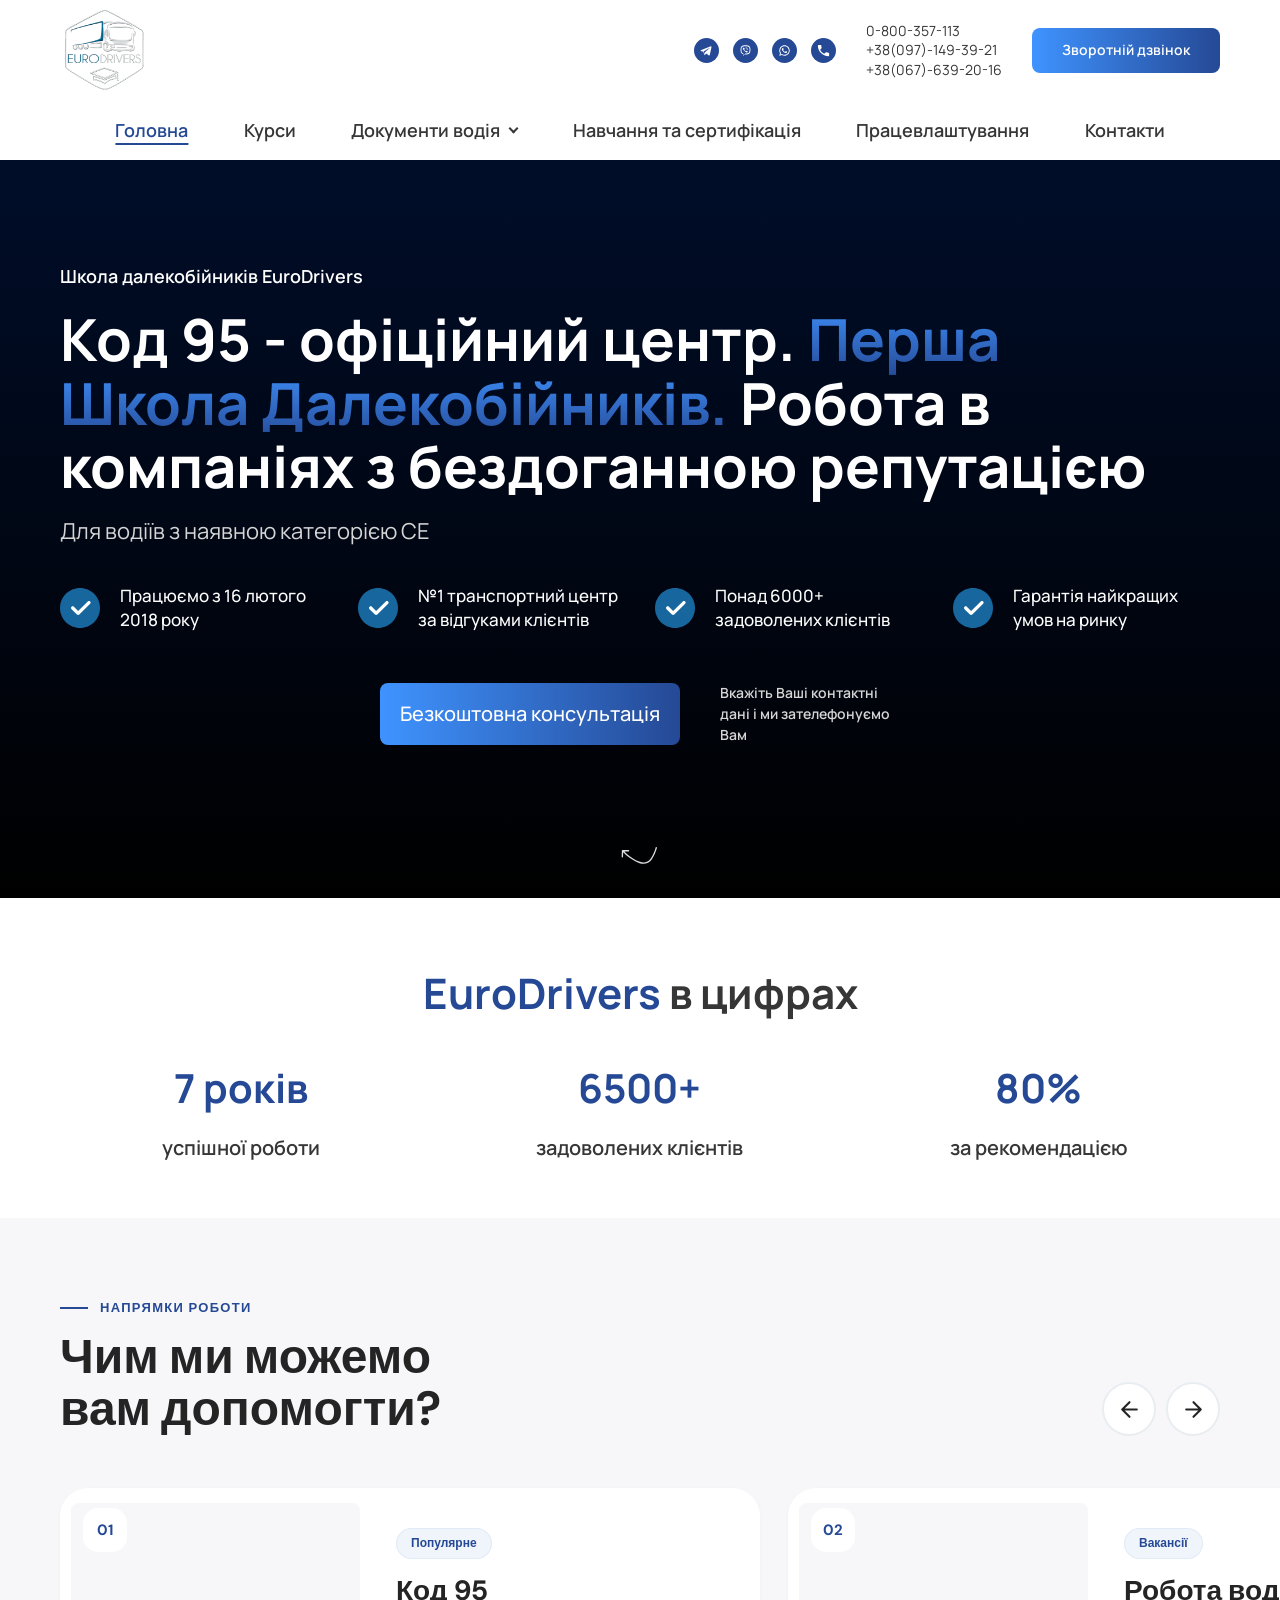
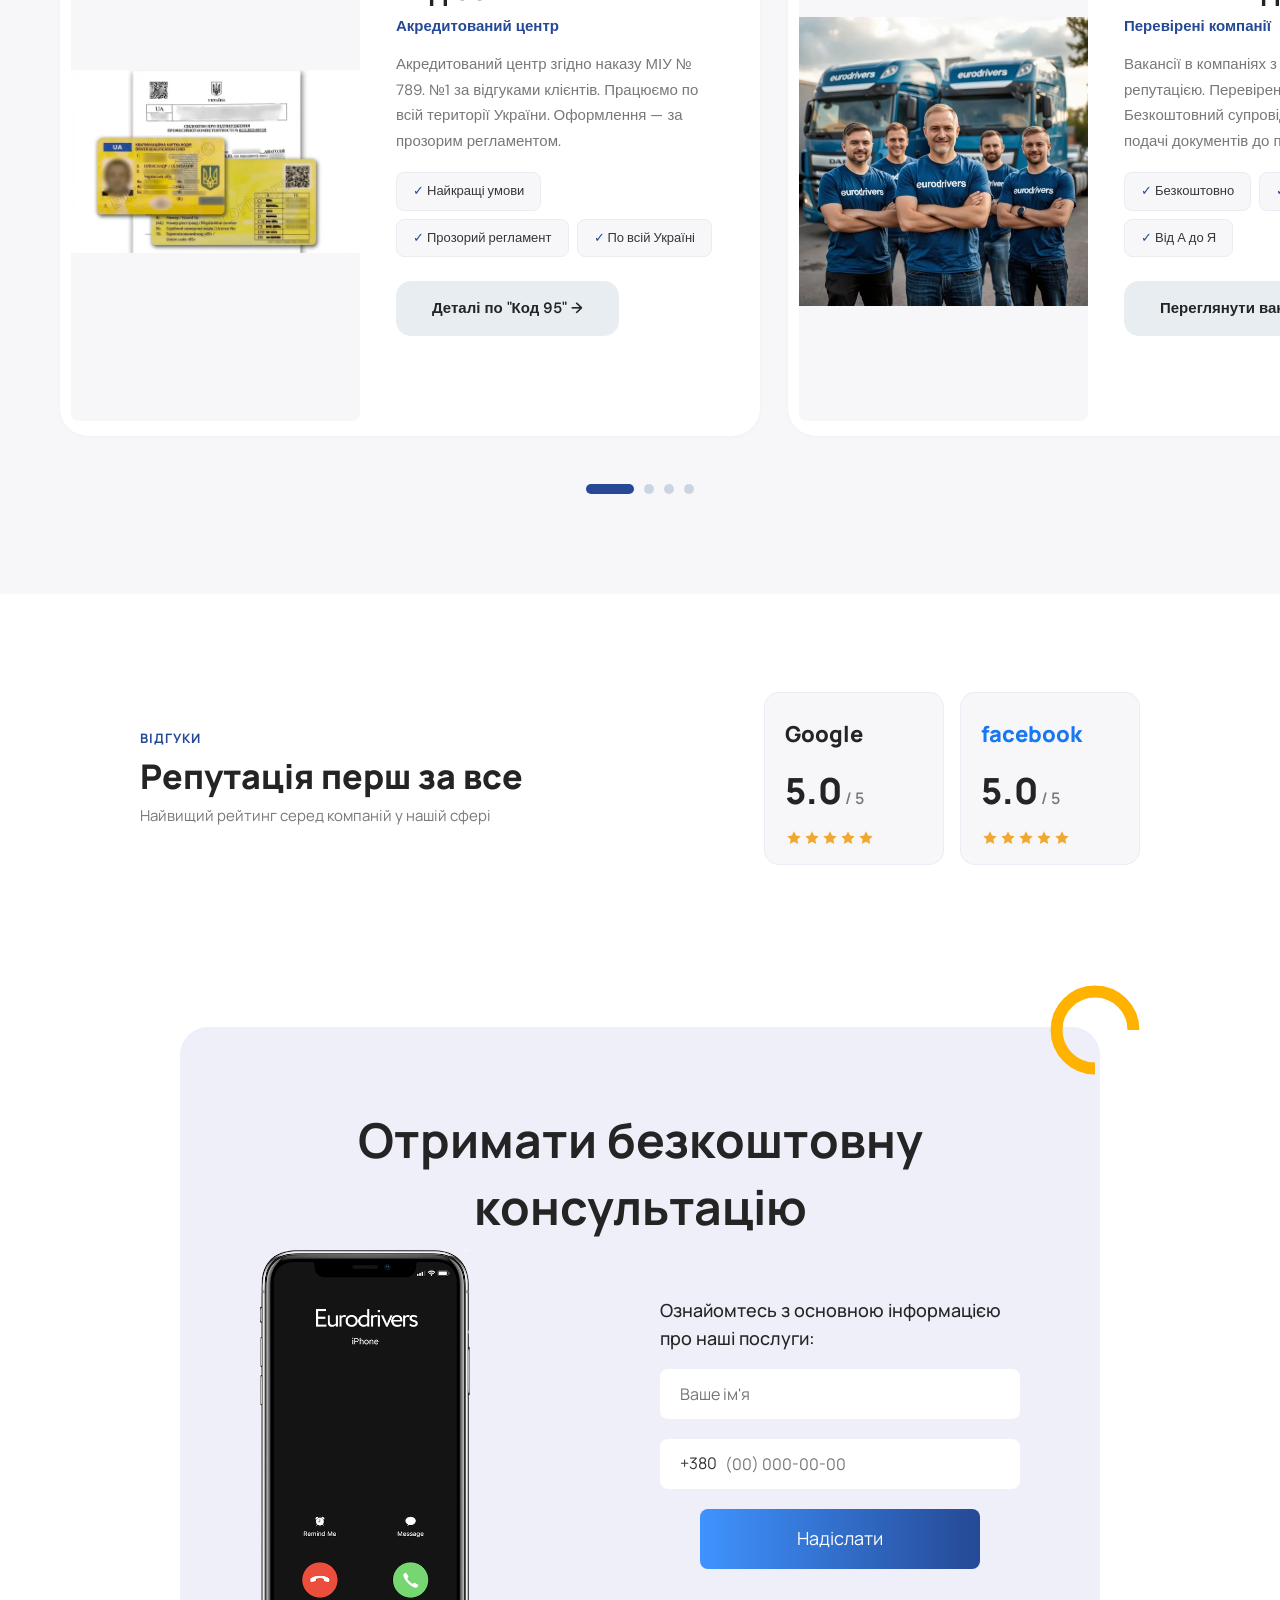
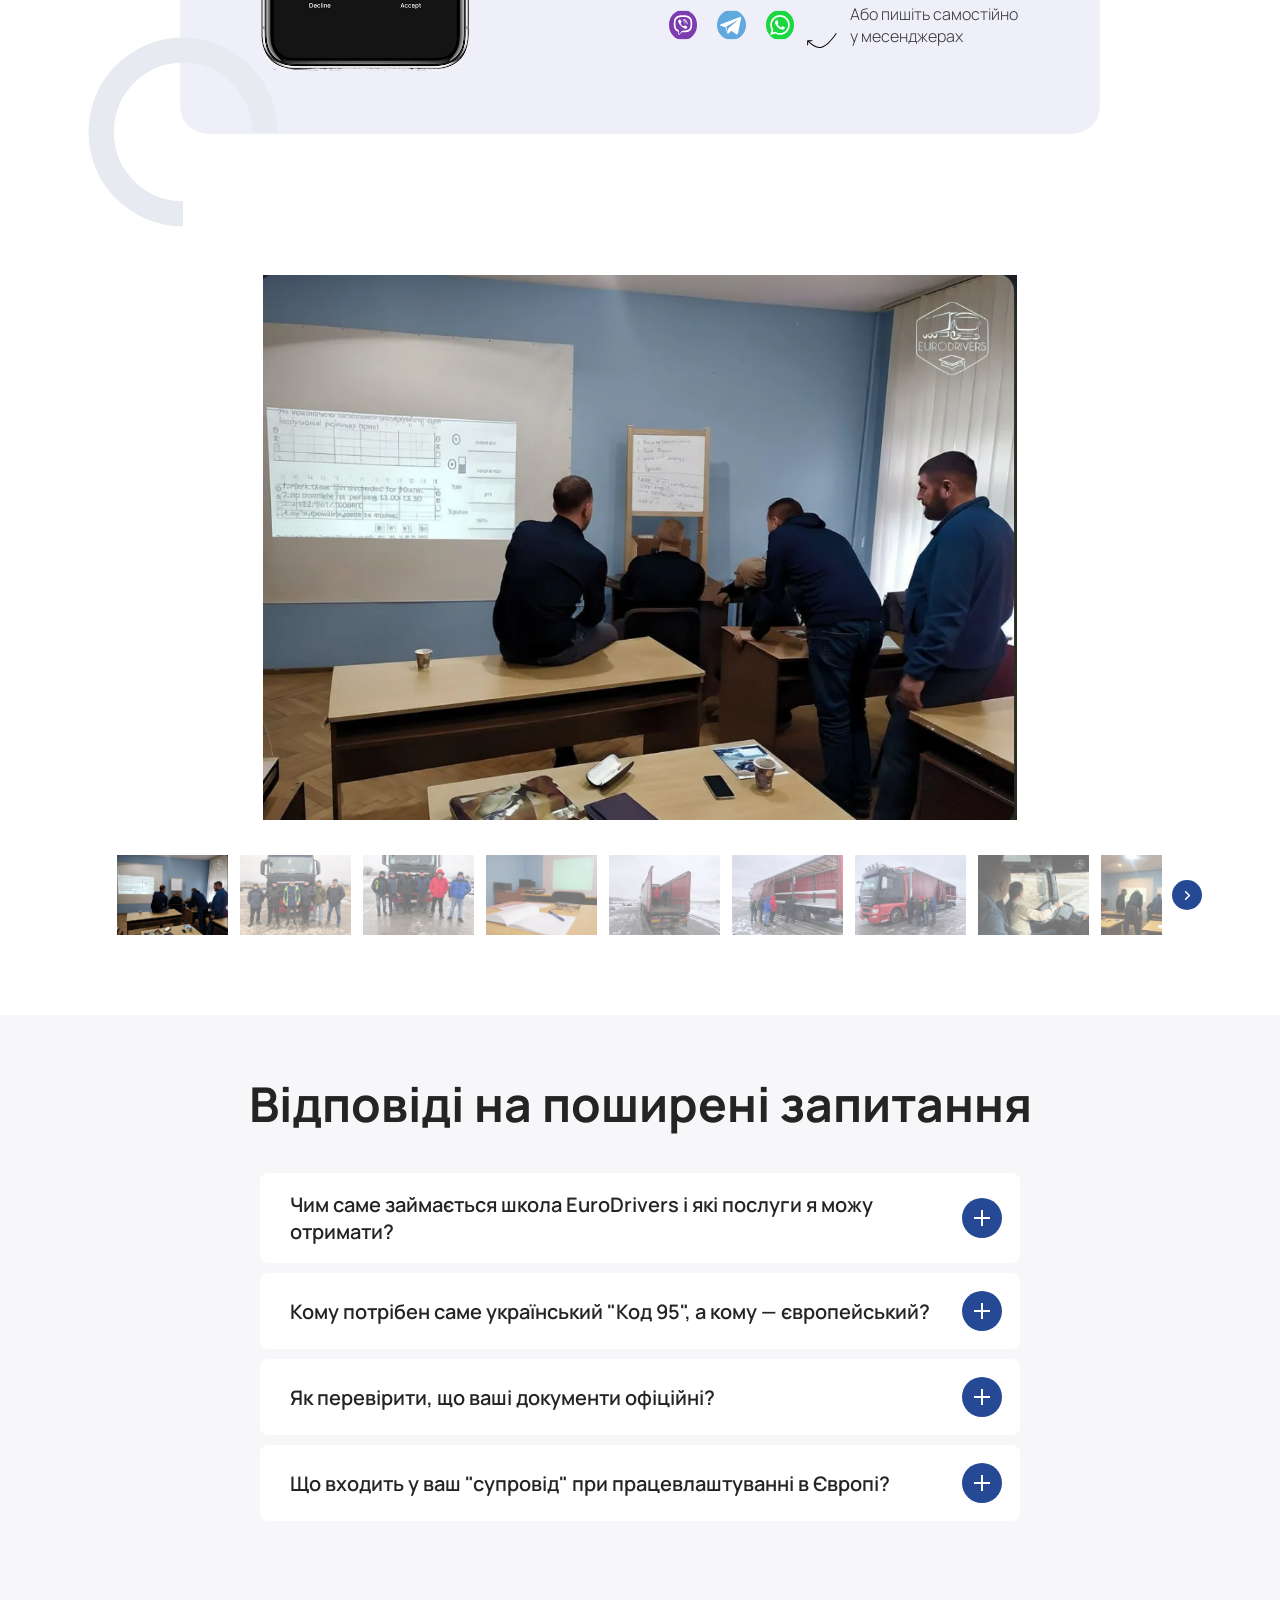
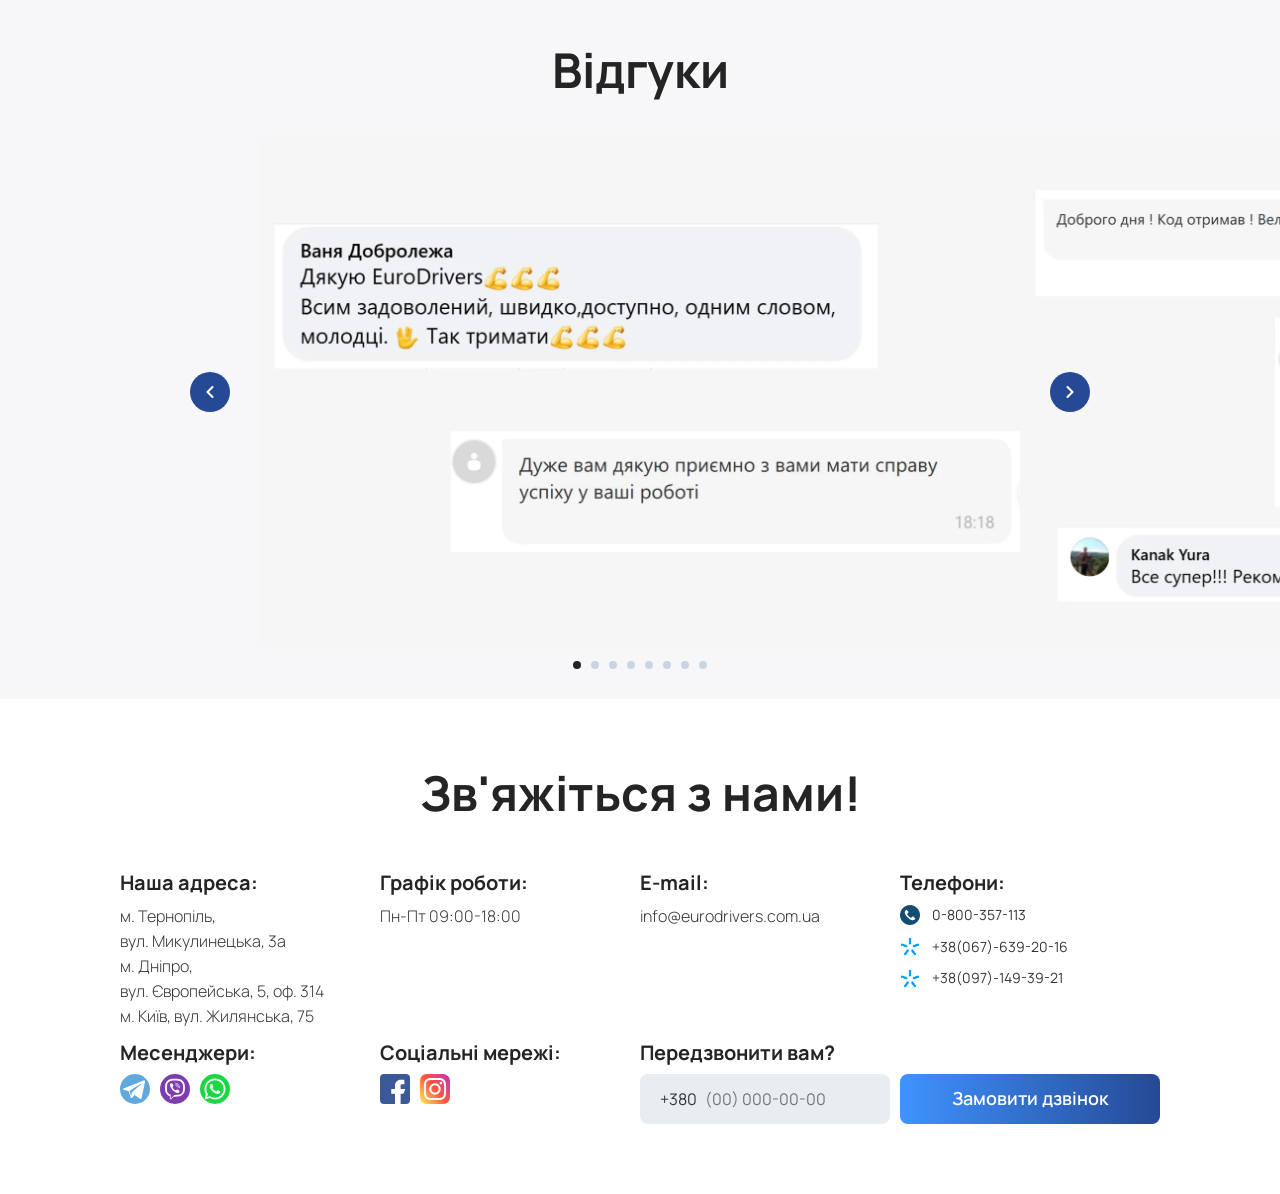
==== commit d0f0d51d: "Пачка 26в: «Чип-карта» — «В цифрах», консультация, отзывы, FAQ; правки по code-review - «В цифрах» к" ====
--- a/index.html
+++ b/index.html
@@ -228,7 +228,7 @@
       </div>
     </section>
 
-    <!-- Блок консультации: до 980px всё столбиком, картинка телефона внизу; на компьютере картинка слева, форма справа -->
+    <!-- Блок консультации: на телефоне всё столбиком, картинка телефона внизу; с 640px картинка слева, форма справа -->
     <section class="consult">
       <div class="consult__panel">
         <img class="consult__arc consult__arc--yellow" src="img/common/arc-yellow.svg" width="94" height="94" alt="" loading="lazy">
--- a/css/variables.css
+++ b/css/variables.css
@@ -47,6 +47,7 @@
   --font-alt: "DM Sans", Arial, sans-serif;
 
   /* Радиусы */
+  --radius-small: 6px;
   --radius-button: 8px;
   --radius-card: 15px;
   --radius-large: 28px;
@@ -58,6 +59,7 @@
   --shadow-raised: 0 15px 30px -10px rgba(0, 11, 48, 0.2);
   --shadow-float: 0 0 20px rgba(0, 0, 0, 0.3);
   --shadow-error: inset 0 0 0 2px var(--color-error);
+  --shadow-image: 0 3px 12px rgba(27, 33, 55, 0.08);
 
   /* Сетка */
   --container-width: 1200px;
--- a/css/components.css
+++ b/css/components.css
@@ -814,7 +814,7 @@
   mask: url("../img/icons/star.svg") left center / 18px 16px repeat-x;
 }
 
-/* ===== FAQ: вопросы-ответы на <details> (главная, «Код 95») ===== */
+/* ===== FAQ: вопросы-ответы на <details> (главная, «Код 95», «Чип-карта») ===== */
 
 /* interpolate-size разрешает плавно менять высоту до auto — нужно для анимации раскрытия */
 .faq {
@@ -950,8 +950,9 @@
     padding-block: 35px 80px;
   }
 
+  /* Поля по бокам не уже вынесенных за ленту миниатюр стрелок (33px) — иначе на 980–1140px страница прокручивается вбок */
   .gallery__inner {
-    width: min(1060px, 100% - 40px);
+    width: min(1060px, 100% - 80px);
     margin-inline: auto;
   }
 
@@ -1207,7 +1208,7 @@
   right: 13px;
 }
 
-/* ===== «В цифрах» (главная, «Код 95») ===== */
+/* ===== «В цифрах» (главная, «Код 95», «Чип-карта») ===== */
 
 .stats {
   padding-block: 50px 40px;
@@ -1268,7 +1269,7 @@
   }
 }
 
-/* ===== Блок консультации (главная, «Код 95») ===== */
+/* ===== Блок консультации (главная, «Код 95», «Чип-карта») ===== */
 
 /* Декоративные дуги выходят за края панели — обрезаем их по секции, чтобы не было прокрутки вбок */
 .consult {
@@ -1499,11 +1500,122 @@
   }
 }
 
-/* ===== «Відгуки» (главная, «Код 95») ===== */
-
-/* Телефон: один отзыв на всю ширину, стрелки по краям поверх картинки */
+/*
+  Вариант «в рамке» («Код 95», «Чип-карта»): панель в синей рамке, ниже и просторнее, чем на главной.
+  Правила варианта стоят в файле после основных (а у вложенных элементов ещё и сильнее их — селектор из двух классов),
+  поэтому свойство, заданное здесь без @media, повторяем в @media там, где основные правила меняют его для шире экранов.
+  CSS страницы подключается позже: его правило .consult { padding-block } перебило бы вариант на всех ширинах
+*/
+.consult--framed {
+  padding-block: 87px 89px;
+}
+
+.consult--framed .consult__panel {
+  width: min(320px, 100% - 36px);
+  padding: 46px 23px 53px;
+  border: 2px solid var(--color-primary);
+}
+
+.consult--framed .consult__arc--yellow {
+  top: -27px;
+  right: -28px;
+  width: 51px;
+}
+
+.consult--framed .consult__arc--gray {
+  bottom: -45px;
+  left: -45px;
+}
+
+/* В оригинале 32px, но Manrope шире Circe: на 30px заголовок остаётся в одну строку */
+.consult--framed .consult__title {
+  margin-bottom: 33px;
+  font-size: 30px;
+}
+
+.consult--framed .consult__text {
+  margin-bottom: 11px;
+}
+
+.consult--framed .consult__form {
+  margin-bottom: 24px;
+}
+
+.consult--framed .consult__phone {
+  margin-top: 44px;
+}
+
+@media (min-width: 640px) {
+  .consult--framed {
+    padding-block: 92px 138px;
+  }
+
+  .consult--framed .consult__panel {
+    width: min(600px, 100% - 36px);
+    padding: 71px 28px 90px;
+  }
+
+  .consult--framed .consult__arc--yellow {
+    top: -28px;
+    right: -29px;
+  }
+
+  .consult--framed .consult__arc--gray {
+    bottom: -45px;
+    left: -46px;
+  }
+
+  .consult--framed .consult__title {
+    margin-bottom: 67px;
+    font-size: 34px;
+  }
+
+  .consult--framed .consult__text {
+    margin-top: 15px;
+  }
+
+  .consult--framed .consult__phone {
+    margin-top: 0;
+  }
+}
+
+@media (min-width: 980px) {
+  .consult--framed .consult__panel {
+    width: min(920px, 100% - 36px);
+    padding: 77px 78px 54px;
+  }
+
+  .consult--framed .consult__arc--yellow {
+    top: -49px;
+    right: 51px;
+    width: 94px;
+  }
+
+  .consult--framed .consult__arc--gray {
+    bottom: -103px;
+    left: -2px;
+  }
+
+  .consult--framed .consult__title {
+    margin-bottom: 78px;
+    font-size: 48px;
+  }
+
+  .consult--framed .consult__text {
+    margin-top: 19px;
+  }
+
+  .consult--framed .consult__form {
+    margin-bottom: 43px;
+  }
+}
+
+/* ===== «Відгуки» (главная, «Код 95», «Чип-карта») ===== */
+
+/* Телефон: один отзыв на всю ширину, стрелки по краям поверх картинки. Фон серый, как в оригинале на всех страницах */
 .reviews {
   padding-block: 40px 30px;
+  background-color: var(--color-bg-light);
 }
 
 .reviews__title {
@@ -1603,3 +1715,715 @@
     right: calc(50% - 450px);
   }
 }
+
+/*
+  Вариант с широкими слайдами («Код 95», «Чип-карта»): заголовок «Відгуки про нас» мельче, чем на главной, слайды шире.
+  Отступы секции у страниц разные — они в CSS-файле страницы
+*/
+.reviews--wide .reviews__title {
+  margin-bottom: 46px;
+}
+
+.reviews--wide .reviews__dots {
+  margin-top: 26px;
+}
+
+@media (min-width: 640px) {
+  .reviews--wide .reviews__list {
+    padding-inline: calc(50% - 320px);
+  }
+
+  /* min(): на окне 640–655px с полосой прокрутки слайд не шире трека */
+  .reviews--wide .reviews__slide {
+    width: min(640px, 100%);
+  }
+}
+
+@media (min-width: 980px) {
+  .reviews--wide .reviews__title {
+    margin-bottom: 90px;
+    font-size: 42px;
+  }
+
+  .reviews--wide .reviews__list {
+    padding-inline: calc(50% - 430px);
+  }
+
+  .reviews--wide .reviews__slide {
+    width: 860px;
+  }
+
+  /* Стрелки в 30px от краёв центрального отзыва, но не ближе 20px к краю окна — иначе на 980–1016px страница прокручивается вбок */
+  .reviews--wide .reviews__arrow--prev {
+    left: max(20px, 50% - 500px);
+  }
+
+  .reviews--wide .reviews__arrow--next {
+    right: max(20px, 50% - 500px);
+  }
+}
+
+/* ===== Первый экран внутренних страниц («Код 95», «Чип-карта») ===== */
+
+/* Фото команды под тёмной подложкой на всех ширинах; на телефоне шапка с логотипом лежит сверху */
+.page-hero {
+  position: relative;
+  background-color: var(--color-hero-bg);
+  background-image: var(--gradient-hero), url("../img/common/hero.webp");
+  background-position: center;
+  background-size: cover;
+  color: var(--color-text-on-dark);
+  text-align: center;
+}
+
+.page-hero__inner {
+  display: flex;
+  flex-direction: column;
+  align-items: center;
+  min-height: 700px;
+  padding-block: 70px 80px;
+}
+
+/* Название страницы крупно, подзаголовок — часть того же <h1>, но отдельной строкой и мельче */
+.page-hero__title {
+  margin-bottom: 18px;
+  font-size: 76px;
+  line-height: 1.4;
+  color: var(--color-text-muted-on-dark);
+}
+
+.page-hero__subtitle {
+  display: block;
+  max-width: 360px;
+  margin: -10px auto 0;
+  font-size: 15px;
+  line-height: 1.4;
+}
+
+.page-hero__text {
+  max-width: 370px;
+  margin-bottom: 20px;
+  font-size: 18px;
+  line-height: 1.55;
+}
+
+.page-hero__features {
+  display: grid;
+  gap: 14px;
+  margin: 0 0 30px;
+  padding: 0;
+  list-style: none;
+  text-align: left;
+}
+
+/* Текст пункта обёрнут в <span>: иначе каждое выделенное слово стало бы отдельным элементом строки */
+.page-hero__features li {
+  display: flex;
+  align-items: center;
+  gap: 20px;
+  font-size: 18px;
+  line-height: 1.4;
+}
+
+/* Синяя галочка перед каждым преимуществом */
+.page-hero__features li::before {
+  content: "";
+  flex-shrink: 0;
+  width: 31px;
+  height: 31px;
+  background: url("../img/common/check.svg") center / contain no-repeat;
+}
+
+/* Жёлтое выделение («при отриманні»); у <mark> по умолчанию жёлтый фон — убираем */
+.page-hero__features mark {
+  background: none;
+  color: var(--color-highlight);
+}
+
+.page-hero__button {
+  min-width: 260px;
+  min-height: 50px;
+  font-size: 16px;
+  font-weight: 400;
+}
+
+/* Стрелка «листайте вниз»: картинка служит маской (трафаретом), цвет берётся из переменной */
+.page-hero__scroll {
+  position: absolute;
+  bottom: 30px;
+  left: 50%;
+  width: 40px;
+  height: 40px;
+  background-color: var(--color-text-on-dark);
+  transform: translateX(-50%);
+  -webkit-mask: url("../img/common/chevron-down.svg") center / contain no-repeat;
+  mask: url("../img/common/chevron-down.svg") center / contain no-repeat;
+}
+
+/* Планшет: преимущества сеткой 2×2 */
+@media (min-width: 640px) {
+  .page-hero__inner {
+    min-height: 610px;
+    padding-block: 100px 110px;
+  }
+
+  .page-hero__title {
+    margin-bottom: 14px;
+    font-size: 69px;
+  }
+
+  .page-hero__subtitle {
+    max-width: none;
+    font-size: 20px;
+  }
+
+  .page-hero__text {
+    max-width: none;
+    margin-bottom: 40px;
+    font-size: 14px;
+  }
+
+  .page-hero__features {
+    grid-template-columns: repeat(2, 230px);
+    column-gap: 40px;
+    row-gap: 28px;
+  }
+
+  .page-hero__features li {
+    gap: 14px;
+    font-size: 16px;
+  }
+
+  .page-hero__button {
+    font-size: 18px;
+  }
+}
+
+/* Компьютер: преимущества в ряд, кнопка крупнее */
+@media (min-width: 980px) {
+  .page-hero__inner {
+    min-height: 710px;
+    padding-block: 80px 150px;
+  }
+
+  .page-hero__title {
+    margin-bottom: 8px;
+    font-size: 100px;
+  }
+
+  .page-hero__subtitle {
+    margin-top: -15px;
+    font-size: 27px;
+  }
+
+  .page-hero__text {
+    margin-bottom: 60px;
+  }
+
+  .page-hero__features {
+    grid-template-columns: repeat(4, auto);
+    justify-content: space-between;
+    width: 100%;
+    max-width: 1075px;
+    column-gap: 30px;
+    margin-bottom: 43px;
+  }
+
+  .page-hero__features li {
+    gap: 16px;
+    font-size: 18px;
+  }
+
+  .page-hero__features li::before {
+    width: 40px;
+    height: 40px;
+  }
+
+  .page-hero__button {
+    min-width: 280px;
+    min-height: 60px;
+  }
+
+  .page-hero__scroll {
+    width: 60px;
+    height: 60px;
+  }
+}
+
+/* ===== Подпись и заголовок секции («Код 95», «Чип-карта») ===== */
+
+/* Маленькая надпись над заголовком: заглавными, с короткими чертами по бокам */
+.section-label {
+  display: flex;
+  justify-content: center;
+  align-items: center;
+  gap: 12px;
+  margin-bottom: 14px;
+  font-size: 13px;
+  font-weight: 700;
+  letter-spacing: 0.1em;
+  text-transform: uppercase;
+  color: var(--color-primary);
+}
+
+.section-label::before,
+.section-label::after {
+  content: "";
+  width: 24px;
+  height: 2px;
+  background-color: currentColor;
+}
+
+.section-title {
+  max-width: 760px;
+  margin: 0 auto 36px;
+  font-size: 26px;
+  line-height: 1.2;
+  text-align: center;
+}
+
+@media (min-width: 980px) {
+  .section-title {
+    margin-bottom: 64px;
+    font-size: 40px;
+  }
+}
+
+/* ===== Бенто-блок: карточка со списком шагов, карточки с картинками и плашка с кнопками («Чип-карта») ===== */
+
+/*
+  Телефон и планшет: всё столбиком — список, картинки, «Важливо знати», плашка.
+  Компьютер: список слева, справа столбик карточек, плашка во всю ширину.
+  Полупрозрачные цвета смешиваются из переменных (color-mix): так в файле нет голых цветов
+*/
+.bento {
+  padding-block: 48px;
+  background-color: var(--color-bg-light);
+}
+
+.bento__grid {
+  display: grid;
+  gap: 12px;
+}
+
+.bento__side {
+  display: flex;
+  flex-direction: column;
+  gap: 12px;
+}
+
+.bento__card {
+  position: relative;
+  overflow: hidden;
+  border: 1px solid var(--color-border-light);
+  border-radius: var(--radius-large);
+  background-color: var(--color-bg);
+}
+
+.bento__list-card {
+  padding: 24px 20px 28px;
+}
+
+.bento__eyebrow {
+  margin-bottom: 8px;
+  font-size: 14px;
+  font-weight: 700;
+  letter-spacing: 0.06em;
+  text-transform: uppercase;
+  color: var(--color-primary);
+}
+
+.bento__card-title {
+  margin-bottom: 16px;
+  font-size: 19px;
+  line-height: 1.3;
+}
+
+/* Шаги: номера рисует CSS-счётчик в синих квадратиках; текст чуть ниже верха номера, между шагами — тонкая линия */
+.bento__steps {
+  margin: 0;
+  padding: 0;
+  list-style: none;
+  counter-reset: step;
+}
+
+.bento__steps li {
+  display: flex;
+  align-items: flex-start;
+  gap: 12px;
+  padding-block: 16px 12px;
+  border-bottom: 1px solid var(--color-border-light);
+  font-size: 14px;
+  font-weight: 500;
+  line-height: 1.5;
+  color: var(--color-heading);
+  counter-increment: step;
+}
+
+.bento__steps li:last-child {
+  padding-bottom: 0;
+  border-bottom: 0;
+}
+
+.bento__steps li::before {
+  content: counter(step);
+  display: grid;
+  place-items: center;
+  flex-shrink: 0;
+  width: 32px;
+  height: 32px;
+  margin-top: -4px;
+  border-radius: var(--radius-button);
+  background-image: var(--gradient-primary);
+  font-size: 13px;
+  font-weight: 700;
+  color: var(--color-text-on-dark);
+}
+
+/* Почта в тексте шага: синим, подчёркнута пунктиром */
+.bento__steps a {
+  border-bottom: 1px dashed color-mix(in srgb, var(--color-primary) 30%, transparent);
+  font-weight: 600;
+  color: var(--color-primary);
+  text-decoration: none;
+}
+
+.bento__steps a:hover,
+.bento__steps a:focus-visible {
+  border-bottom-style: solid;
+}
+
+/* Картинка на светлом фоне, подпись — плашкой в левом нижнем углу */
+.bento__image {
+  display: flex;
+  align-items: center;
+  justify-content: center;
+  height: 170px;
+  margin: 0;
+  padding: 10px 18px;
+  background-image: linear-gradient(145deg, var(--color-bg-light) 0%, var(--color-bg-field) 100%);
+}
+
+.bento__image img {
+  width: auto;
+  max-height: 100%;
+  border-radius: var(--radius-small);
+  filter: drop-shadow(var(--shadow-image));
+}
+
+.bento__image figcaption {
+  position: absolute;
+  bottom: 6px;
+  left: 6px;
+  padding: 4px 10px;
+  border-radius: var(--radius-small);
+  background-color: color-mix(in srgb, var(--color-bg) 75%, transparent);
+  -webkit-backdrop-filter: blur(8px);
+  backdrop-filter: blur(8px);
+  font-size: 10px;
+  font-weight: 600;
+  letter-spacing: 0.03em;
+  color: color-mix(in srgb, var(--color-heading) 50%, transparent);
+}
+
+/* «Важливо знати»: на компьютере растягивается до низа карточки со списком */
+.bento__info {
+  display: flex;
+  flex: 1;
+  flex-direction: column;
+  gap: 10px;
+  padding: 20px 18px;
+  background-color: var(--color-bg-accent);
+}
+
+.bento__info-title {
+  display: flex;
+  align-items: center;
+  gap: 8px;
+  font-size: 14px;
+  font-weight: 700;
+  letter-spacing: 0.05em;
+  text-transform: uppercase;
+  color: var(--color-primary);
+}
+
+.bento__info-title svg {
+  flex-shrink: 0;
+  width: 18px;
+  height: 18px;
+}
+
+.bento__info-list {
+  display: grid;
+  gap: 10px;
+  margin: 0;
+  padding: 0;
+  list-style: none;
+}
+
+.bento__info-list li {
+  display: flex;
+  align-items: flex-start;
+  gap: 8px;
+  padding: 10px 14px;
+  border-left: 3px solid var(--color-primary);
+  border-radius: var(--radius-button);
+  background-color: var(--color-bg);
+  font-size: 13px;
+  font-weight: 500;
+  line-height: 1.45;
+  color: var(--color-heading);
+}
+
+.bento__info-list svg {
+  flex-shrink: 0;
+  width: 18px;
+  height: 18px;
+  margin-top: 1px;
+  color: var(--color-primary);
+}
+
+/* Плашка с кнопками: градиент, два полупрозрачных круга-украшения по углам */
+.bento__cta {
+  position: relative;
+  overflow: hidden;
+  display: flex;
+  flex-direction: column;
+  gap: 20px;
+  margin-top: 12px;
+  padding: 28px 20px;
+  border-radius: var(--radius-card);
+  background-image: var(--gradient-primary);
+  color: var(--color-text-on-dark);
+}
+
+.bento__cta::before,
+.bento__cta::after {
+  content: "";
+  position: absolute;
+  border-radius: 50%;
+  pointer-events: none;
+}
+
+.bento__cta::before {
+  top: -60px;
+  right: -40px;
+  width: 200px;
+  height: 200px;
+  background-color: color-mix(in srgb, var(--color-text-on-dark) 7%, transparent);
+}
+
+.bento__cta::after {
+  bottom: -50px;
+  left: -30px;
+  width: 160px;
+  height: 160px;
+  background-color: color-mix(in srgb, var(--color-text-on-dark) 5%, transparent);
+}
+
+/* z-index поднимает текст и кнопки над кругами */
+.bento__cta-text,
+.bento__cta-buttons {
+  position: relative;
+  z-index: 1;
+}
+
+.bento__cta-text {
+  display: flex;
+  flex-direction: column;
+  align-items: flex-start;
+  gap: 16px;
+}
+
+.bento__cta-title {
+  font-size: 18px;
+  font-weight: 700;
+  line-height: 1.25;
+}
+
+/* Значок «Акредитовано»: рамка с тризубом — картинка-трафарет, цвет берётся из текста.
+   Текст обёрнут в <span>: иначе в flex-контейнере куски до и после <br> стали бы отдельными элементами строки */
+.bento__badge {
+  display: inline-flex;
+  align-items: center;
+  gap: 8px;
+  padding: 8px 12px;
+  border: 1px solid color-mix(in srgb, var(--color-text-on-dark) 20%, transparent);
+  border-radius: var(--radius-button);
+  background-color: color-mix(in srgb, var(--color-text-on-dark) 12%, transparent);
+  font-size: 11.5px;
+  font-weight: 700;
+  line-height: 1.3;
+}
+
+.bento__badge::before {
+  content: "";
+  flex-shrink: 0;
+  width: 30px;
+  height: 30px;
+  background-color: currentColor;
+  -webkit-mask: url("../img/icons/accredited.svg") center / contain no-repeat;
+  mask: url("../img/icons/accredited.svg") center / contain no-repeat;
+}
+
+.bento__cta-buttons {
+  display: flex;
+  flex-direction: column;
+  gap: 12px;
+}
+
+.bento__button {
+  display: inline-flex;
+  align-items: center;
+  justify-content: center;
+  gap: 8px;
+  padding: 14px 20px;
+  border: 0;
+  border-radius: var(--radius-button);
+  font-size: 13.5px;
+  font-weight: 700;
+  white-space: nowrap;
+  cursor: pointer;
+}
+
+.bento__button svg {
+  width: 16px;
+  height: 16px;
+}
+
+.bento__button--primary {
+  background-color: var(--color-bg);
+  box-shadow: var(--shadow-dropdown);
+  color: var(--color-primary);
+}
+
+.bento__button--outline {
+  border: 2px solid color-mix(in srgb, var(--color-text-on-dark) 35%, transparent);
+  background-color: color-mix(in srgb, var(--color-text-on-dark) 10%, transparent);
+  color: var(--color-text-on-dark);
+}
+
+/* Планшет: крупнее шрифты и отступы, кнопки в ряд */
+@media (min-width: 640px) {
+  .bento {
+    padding-block: 56px 60px;
+  }
+
+  .bento__grid,
+  .bento__side {
+    gap: 16px;
+  }
+
+  .bento__list-card {
+    padding: 28px 24px 32px;
+  }
+
+  .bento__card-title {
+    margin-bottom: 20px;
+    font-size: 24px;
+  }
+
+  .bento__steps li {
+    gap: 16px;
+    padding-block: 20px 14px;
+    font-size: 16px;
+  }
+
+  .bento__steps li::before {
+    width: 38px;
+    height: 38px;
+    margin-top: -6px;
+    font-size: 16px;
+  }
+
+  .bento__image {
+    height: 180px;
+    padding: 12px 24px;
+  }
+
+  .bento__image figcaption {
+    bottom: 8px;
+    left: 16px;
+  }
+
+  .bento__info {
+    padding: 20px 22px;
+  }
+
+  .bento__info-list li {
+    gap: 10px;
+    font-size: 13.5px;
+  }
+
+  .bento__info-list svg {
+    width: 20px;
+    height: 20px;
+  }
+
+  .bento__cta {
+    gap: 24px;
+    margin-top: 16px;
+    padding: 32px 28px;
+    border-radius: var(--radius-large);
+  }
+
+  .bento__cta-title {
+    font-size: 20px;
+  }
+
+  .bento__badge {
+    gap: 10px;
+    padding: 10px 16px;
+    font-size: 12.5px;
+  }
+
+  .bento__badge::before {
+    width: 36px;
+    height: 36px;
+  }
+
+  .bento__cta-buttons {
+    flex-direction: row;
+  }
+
+  .bento__button {
+    padding: 15px 32px;
+    font-size: 14.5px;
+  }
+}
+
+/* Компьютер: две колонки, плашка в строку — текст слева, кнопки справа */
+@media (min-width: 980px) {
+  .bento {
+    padding-block: 80px;
+  }
+
+  .bento__grid {
+    grid-template-columns: 1fr 1fr;
+  }
+
+  .bento__list-card {
+    padding: 32px 32px 36px;
+  }
+
+  .bento__cta {
+    flex-direction: row;
+    align-items: center;
+    justify-content: space-between;
+    gap: 32px;
+    padding: 40px 44px;
+  }
+
+  .bento__cta-text {
+    flex: 1;
+    min-width: 0;
+  }
+
+  .bento__cta-title {
+    font-size: 26px;
+  }
+
+  .bento__cta-buttons {
+    flex-shrink: 0;
+  }
+}
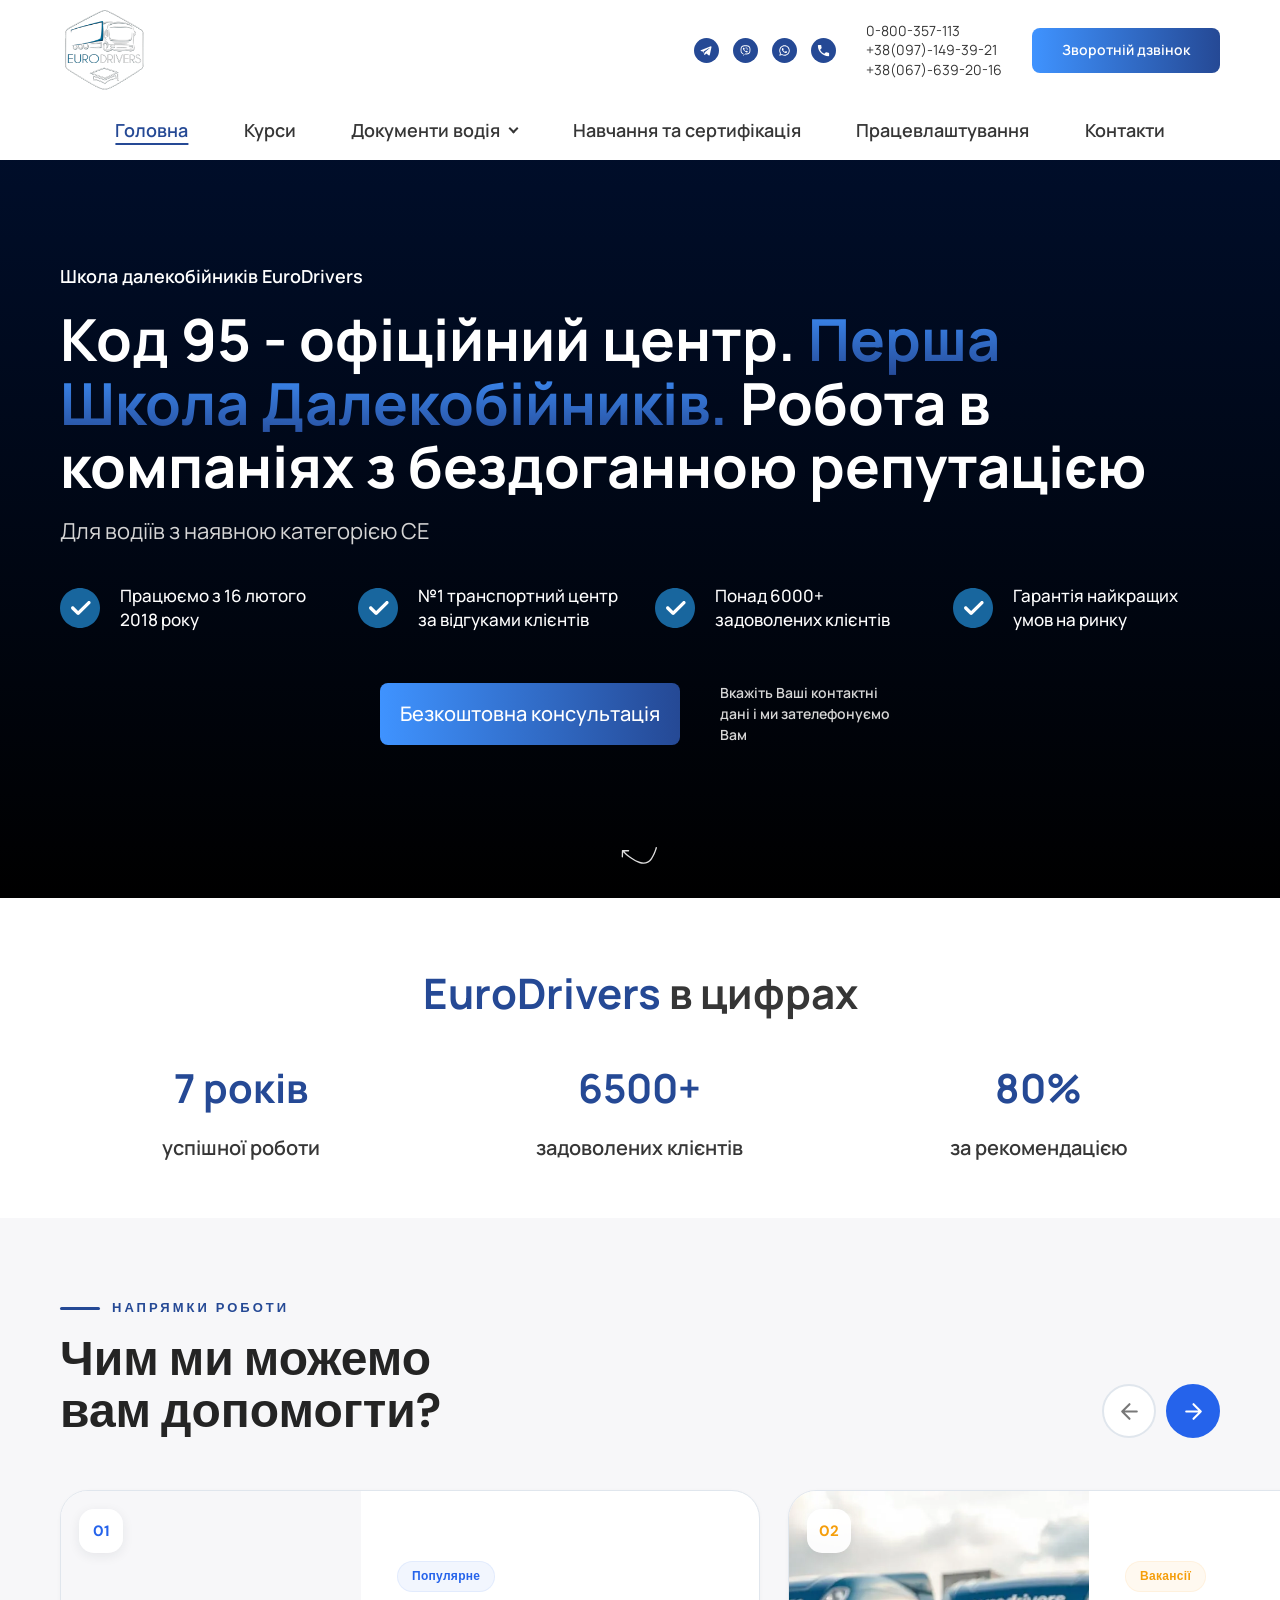
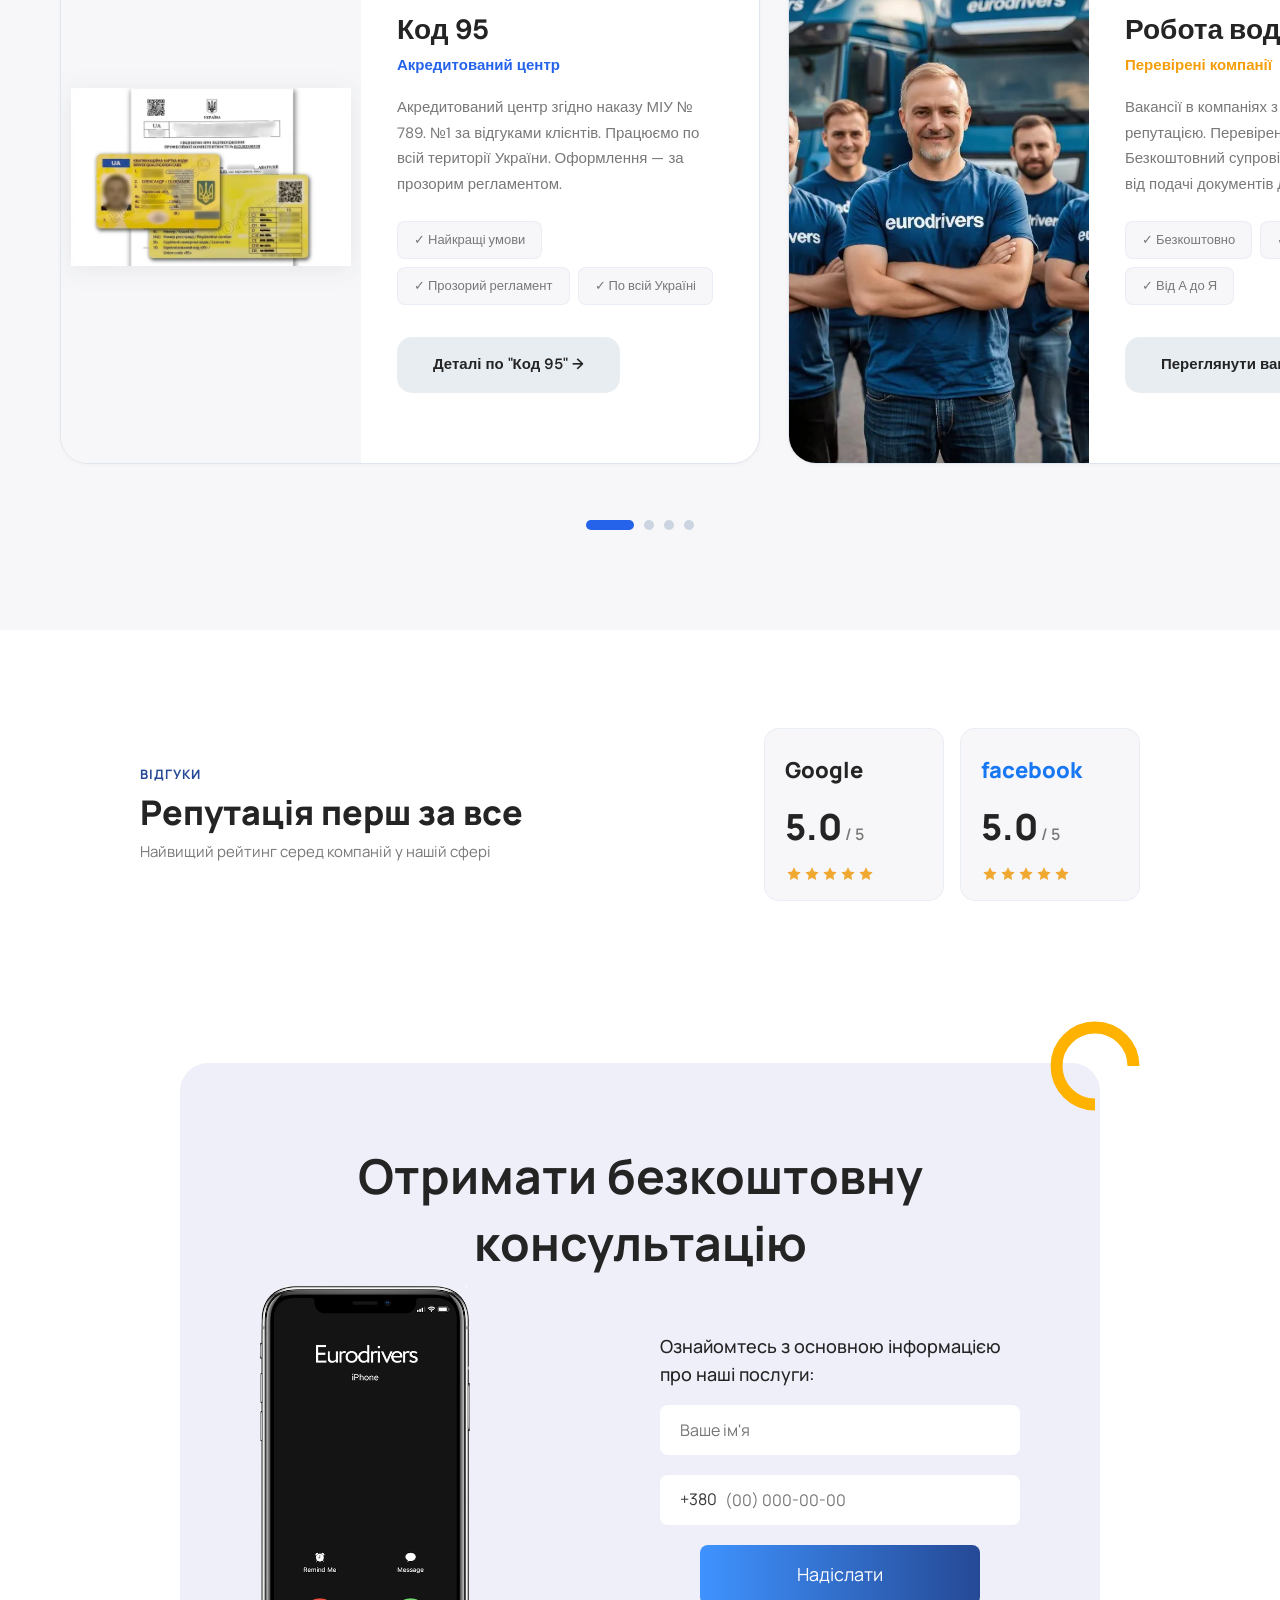
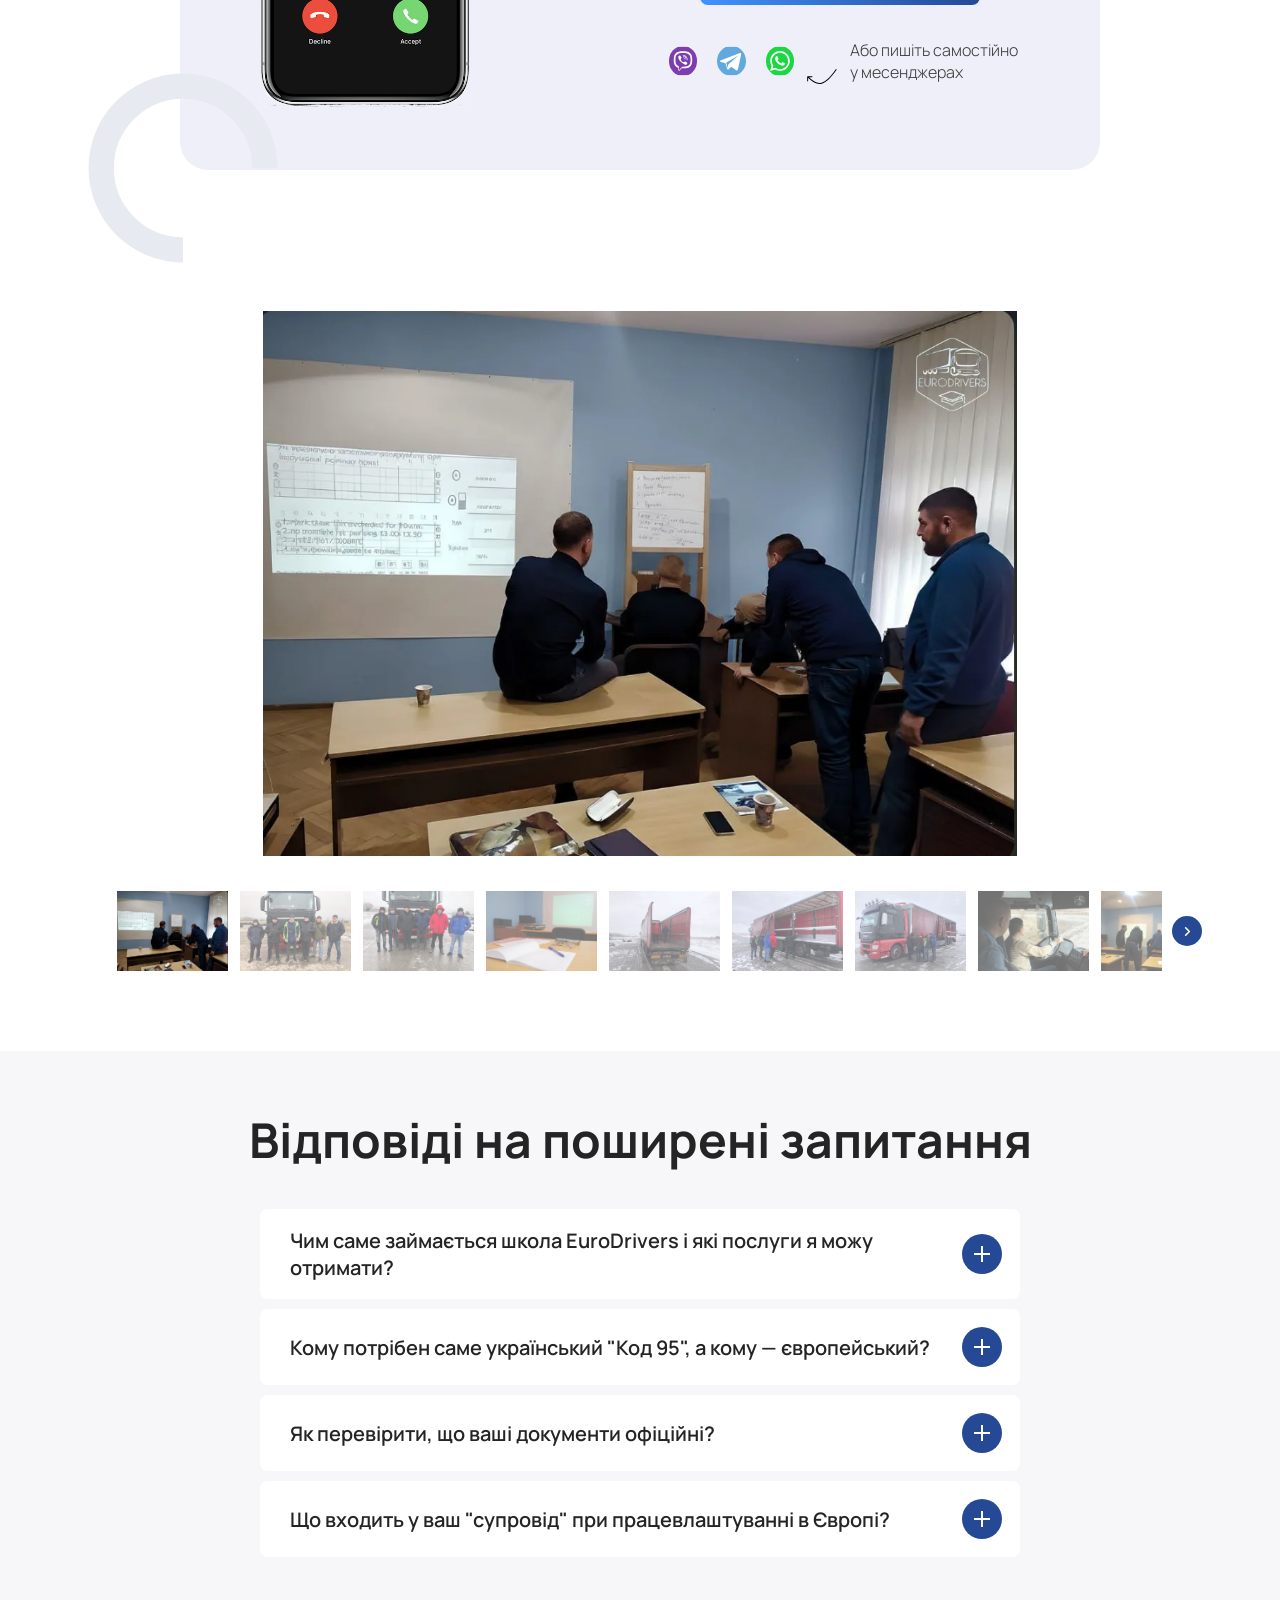
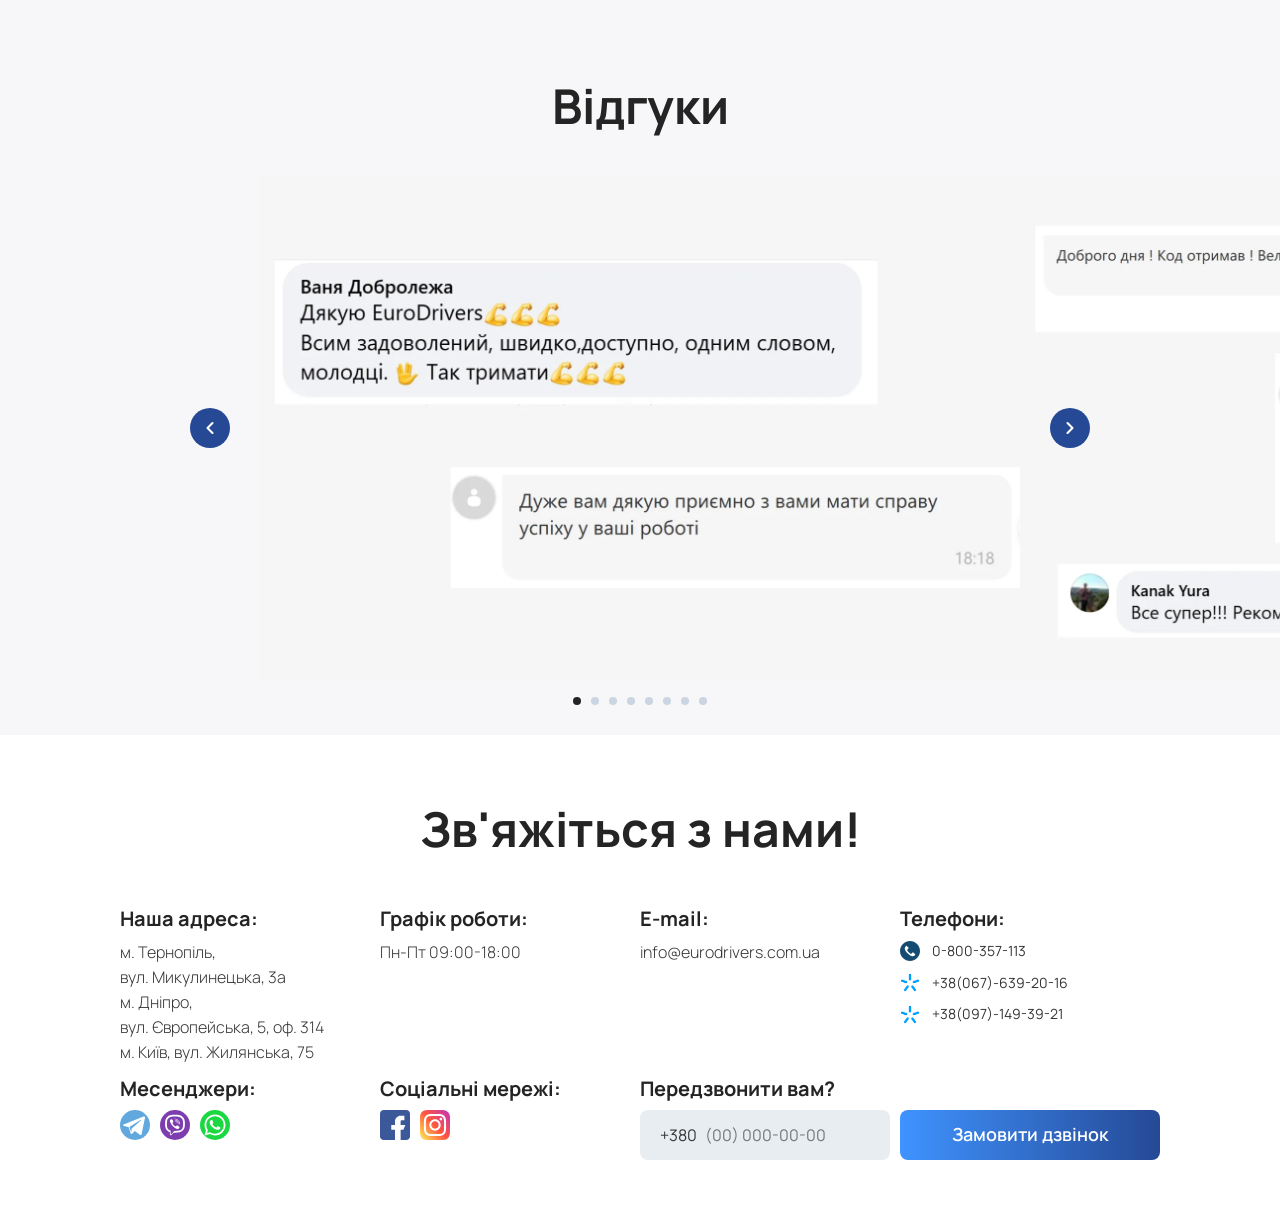
==== commit cfbe1970: "Шаг 28г: главная — «Напрямки роботи» сверены с оригиналом - До 980px карточки столбиком с фото сверх" ====
--- a/index.html
+++ b/index.html
@@ -5,7 +5,20 @@
   <meta name="viewport" content="width=device-width, initial-scale=1">
   <title>Отримайте код 95 в Україні</title>
   <meta name="description" content="Офіційний транспортний центр. Онлайн та оффлайн навчання. Термін дії: 5 років. Термін виготовлення: 10 р.д.">
-  <link rel="icon" href="img/common/favicon-32x32.png" type="image/png">
+  <meta name="keywords" content="код 95 український, код 95 україна, код 95 київ, код 95 одесса.">
+  <!--
+    Адрес страницы на боевом домене: поисковики считают его главным (canonical), соцсети и мессенджеры
+    берут из og: заголовок, описание и картинку для превью ссылки. Сменится домен (этап 2) — поправить на всех страницах
+  -->
+  <link rel="canonical" href="https://eurodrivers.com.ua">
+  <meta property="og:type" content="website">
+  <meta property="og:url" content="https://eurodrivers.com.ua">
+  <meta property="og:title" content="Код 95 в Україні">
+  <meta property="og:description" content="Офіційний транспортний центр | Код 95">
+  <meta property="og:image" content="https://eurodrivers.com.ua/img/common/og-image.jpg">
+  <!-- Иконки как в оригинале: во вкладке — логотип, на экране «Домой» у iPhone — колесо -->
+  <link rel="icon" href="img/common/logo.png" type="image/png">
+  <link rel="apple-touch-icon" href="img/common/favicon-32x32.png">
   <!-- Фото первого экрана — фон в CSS, браузер нашёл бы его поздно; грузим заранее, только там, где оно показывается (до 980px) -->
   <link rel="preload" as="image" href="img/common/hero.webp" type="image/webp" media="(max-width: 979px)" fetchpriority="high">
 
@@ -24,13 +37,13 @@
   <script src="js/forms.js" defer></script>
 </head>
 <body>
-  <!-- Шапка: одинаковая на всех страницах (index.html, kod95ukr.html, chipcard.html, contacts.html). Правишь в одной — повтори во всех -->
+  <!-- Шапка: одинаковая на всех страницах (index.html, kod95ukr.html, chipcard.html, contacts.html; на contacts.html — с классом header--solid). Правишь в одной — повтори во всех -->
   <header class="header">
     <div class="header__inner container">
       <a class="header__logo" href="index.html">
-        <img class="header__logo-img" src="img/common/logo.png" width="156" height="150" alt="Eurodrivers — школа далекобійників нового покоління">
+        <img class="header__logo-img" src="img/common/logo.png" width="156" height="150" alt="EuroDrivers — школа далекобійників нового покоління">
         <!-- Подпись повторяет alt логотипа: прячем её от программ экранного чтения, чтобы текст не звучал дважды -->
-        <span class="header__tagline" aria-hidden="true">Eurodrivers — школа далекобійників нового покоління</span>
+        <span class="header__tagline" aria-hidden="true">EuroDrivers — школа далекобійників нового покоління</span>
       </a>
 
       <button class="header__burger" type="button" aria-label="Відкрити меню" aria-expanded="false" aria-controls="header-panel">
@@ -120,7 +133,7 @@
           <button class="slider__arrow directions__arrow" type="button" aria-label="Попередній напрям" data-slider-prev>
             <svg viewBox="0 0 24 24" aria-hidden="true"><path d="M19 12H5M12 5l-7 7 7 7" fill="none" stroke="currentColor" stroke-width="2" stroke-linecap="round" stroke-linejoin="round"/></svg>
           </button>
-          <button class="slider__arrow directions__arrow" type="button" aria-label="Наступний напрям" data-slider-next>
+          <button class="slider__arrow directions__arrow directions__arrow--next" type="button" aria-label="Наступний напрям" data-slider-next>
             <svg viewBox="0 0 24 24" aria-hidden="true"><path d="M5 12h14M12 5l7 7-7 7" fill="none" stroke="currentColor" stroke-width="2" stroke-linecap="round" stroke-linejoin="round"/></svg>
           </button>
         </div>
@@ -145,7 +158,7 @@
             <a class="direction-card__link" href="kod95ukr.html">Деталі по "Код 95" <span aria-hidden="true">→</span></a>
           </div>
         </li>
-        <li class="direction-card">
+        <li class="direction-card direction-card--jobs direction-card--photo">
           <div class="direction-card__media">
             <img class="direction-card__img" src="img/common/team.webp" width="1024" height="1024" alt="Робота водієм CE" loading="lazy">
             <span class="direction-card__num">02</span>
@@ -164,7 +177,7 @@
             <a class="direction-card__link">Переглянути вакансії <span aria-hidden="true">→</span></a>
           </div>
         </li>
-        <li class="direction-card">
+        <li class="direction-card direction-card--chipcard">
           <div class="direction-card__media">
             <img class="direction-card__img" src="img/home/direction-chipcard.webp" width="640" height="410" alt="Картка для цифрового тахографа (Чіп-карта)" loading="lazy">
             <span class="direction-card__num">03</span>
@@ -182,7 +195,7 @@
             <a class="direction-card__link" href="chipcard.html">Подати документи <span aria-hidden="true">→</span></a>
           </div>
         </li>
-        <li class="direction-card">
+        <li class="direction-card direction-card--training">
           <div class="direction-card__media">
             <img class="direction-card__img" src="img/home/direction-certification.webp" width="430" height="640" alt="Навчання та сертифікація" loading="lazy">
             <span class="direction-card__num">04</span>
@@ -274,7 +287,7 @@
             </div>
           </div>
 
-          <img class="consult__phone" src="img/common/phone-call.png" width="400" height="803" alt="Телефон із вхідним дзвінком від Eurodrivers" loading="lazy">
+          <img class="consult__phone" src="img/common/phone-call.png" width="400" height="803" alt="Телефон із вхідним дзвінком від EuroDrivers" loading="lazy">
         </div>
       </div>
     </section>
@@ -420,7 +433,7 @@
     </section>
   </main>
 
-  <!-- Подвал: одинаковый на всех страницах (index.html, kod95ukr.html, chipcard.html, contacts.html). Правишь в одной — повтори во всех -->
+  <!-- Подвал: одинаковый на всех страницах (index.html, kod95ukr.html, chipcard.html, contacts.html; на contacts.html этот блок в <main>, с <h1>). Правишь в одной — повтори во всех -->
   <footer class="footer">
     <div class="container">
       <h2 class="footer__title">Зв'яжіться з нами!</h2>
--- a/css/variables.css
+++ b/css/variables.css
@@ -41,6 +41,11 @@
   --color-whatsapp: #27d061;
   --color-viber: #7360f2;
   --color-chat-button: #0088cc;
+  /* Свой цвет у каждого направления в «Напрямки роботи» на главной: метка, подзаголовок, номер, точка слайдера */
+  --color-direction-kod95: #2563eb;
+  --color-direction-jobs: #f59e0b;
+  --color-direction-chipcard: #10b981;
+  --color-direction-training: #8b5cf6;
 
   /* Шрифты */
   --font-main: "Manrope", Arial, sans-serif;
@@ -60,6 +65,9 @@
   --shadow-float: 0 0 20px rgba(0, 0, 0, 0.3);
   --shadow-error: inset 0 0 0 2px var(--color-error);
   --shadow-image: 0 3px 12px rgba(27, 33, 55, 0.08);
+  --shadow-soft: 0 1px 3px rgba(0, 0, 0, 0.02), 0 8px 30px rgba(49, 97, 193, 0.05);
+  --shadow-ring: 0 4px 20px rgba(49, 97, 193, 0.1), 0 0 0 8px rgba(49, 97, 193, 0.04);
+  --shadow-button: 0 4px 16px rgba(49, 97, 193, 0.2);
 
   /* Сетка */
   --container-width: 1200px;
--- a/css/components.css
+++ b/css/components.css
@@ -13,6 +13,16 @@
   left: 0;
   right: 0;
   z-index: 10;
+}
+
+/* Страница без первого экрана с фото («Контакти»): на телефоне шапка стоит в потоке, подпись тёмная.
+   На компьютере шапка и так в потоке — правило ниже в @media (min-width: 980px) возвращает position: static */
+.header--solid {
+  position: relative;
+}
+
+.header--solid .header__logo {
+  color: var(--color-heading);
 }
 
 .header__inner {
@@ -814,6 +824,14 @@
   mask: url("../img/icons/star.svg") left center / 18px 16px repeat-x;
 }
 
+/* Мелкие звёзды (плашки Google и Facebook в «Чому обирають нас» на «Код 95») */
+.stars--small {
+  width: 65px;
+  height: 12px;
+  -webkit-mask-size: 13px 12px;
+  mask-size: 13px 12px;
+}
+
 /* ===== FAQ: вопросы-ответы на <details> (главная, «Код 95», «Чип-карта») ===== */
 
 /* interpolate-size разрешает плавно менять высоту до auto — нужно для анимации раскрытия */
@@ -1974,10 +1992,11 @@
   background-color: currentColor;
 }
 
+/* Размер растёт с шириной окна, как в оригинале: 4% ширины, но не меньше 26px и не больше 40px (на 768px — около 31px) */
 .section-title {
   max-width: 760px;
   margin: 0 auto 36px;
-  font-size: 26px;
+  font-size: clamp(26px, 4vw, 40px);
   line-height: 1.2;
   text-align: center;
 }
@@ -1985,11 +2004,10 @@
 @media (min-width: 980px) {
   .section-title {
     margin-bottom: 64px;
-    font-size: 40px;
-  }
-}
-
-/* ===== Бенто-блок: карточка со списком шагов, карточки с картинками и плашка с кнопками («Чип-карта») ===== */
+  }
+}
+
+/* ===== Бенто-блок: карточка со списком, карточки с картинками и плашка с кнопками («Код 95», «Чип-карта») ===== */
 
 /*
   Телефон и планшет: всё столбиком — список, картинки, «Важливо знати», плашка.
@@ -2001,14 +2019,21 @@
   background-color: var(--color-bg-light);
 }
 
+/* Под заголовком секции — как в оригинале бенто-блока: 32px на телефоне, 48px шире */
+.bento .section-title {
+  margin-bottom: 32px;
+}
+
 .bento__grid {
   display: grid;
   gap: 12px;
 }
 
+/* Если список выше колонки карточек, свободное место уходит между карточками — как в сетке оригинала */
 .bento__side {
   display: flex;
   flex-direction: column;
+  justify-content: space-between;
   gap: 12px;
 }
 
@@ -2104,14 +2129,42 @@
   background-image: linear-gradient(145deg, var(--color-bg-light) 0%, var(--color-bg-field) 100%);
 }
 
-.bento__image img {
+/* Две картинки в одной карточке («Код 95»): половины через тонкую линию, у каждой своя подпись; --tall — карточка выше */
+.bento__pair {
+  display: flex;
+  height: 170px;
+  background-image: linear-gradient(145deg, var(--color-bg-light) 0%, var(--color-bg-field) 100%);
+}
+
+.bento__pair--tall {
+  height: 210px;
+}
+
+.bento__pair figure {
+  position: relative;
+  display: flex;
+  flex: 1;
+  align-items: center;
+  justify-content: center;
+  min-width: 0;
+  margin: 0;
+  padding: 12px 16px;
+}
+
+.bento__pair figure + figure {
+  border-left: 1px solid var(--color-border-light);
+}
+
+.bento__image img,
+.bento__pair img {
   width: auto;
   max-height: 100%;
   border-radius: var(--radius-small);
   filter: drop-shadow(var(--shadow-image));
 }
 
-.bento__image figcaption {
+.bento__image figcaption,
+.bento__pair figcaption {
   position: absolute;
   bottom: 6px;
   left: 6px;
@@ -2124,6 +2177,12 @@
   font-weight: 600;
   letter-spacing: 0.03em;
   color: color-mix(in srgb, var(--color-heading) 50%, transparent);
+}
+
+.bento__pair figcaption {
+  left: 8px;
+  padding: 3px 8px;
+  font-size: 9.5px;
 }
 
 /* «Важливо знати»: на компьютере растягивается до низа карточки со списком */
@@ -2309,6 +2368,10 @@
     padding-block: 56px 60px;
   }
 
+  .bento .section-title {
+    margin-bottom: 48px;
+  }
+
   .bento__grid,
   .bento__side {
     gap: 16px;
@@ -2346,6 +2409,21 @@
     left: 16px;
   }
 
+  .bento__pair {
+    height: 180px;
+  }
+
+  .bento__pair--tall {
+    height: 220px;
+  }
+
+  .bento__pair figcaption {
+    bottom: 8px;
+    left: 10px;
+    padding: 4px 10px;
+    font-size: 10px;
+  }
+
   .bento__info {
     padding: 20px 22px;
   }
@@ -2404,6 +2482,18 @@
 
   .bento__list-card {
     padding: 32px 32px 36px;
+  }
+
+  .bento__pair {
+    height: 190px;
+  }
+
+  .bento__pair--tall {
+    height: 300px;
+  }
+
+  .bento__pair--tall figure {
+    padding: 16px 20px;
   }
 
   .bento__cta {
--- a/css/home.css
+++ b/css/home.css
@@ -336,9 +336,12 @@
 
 /* ===== «Напрямки роботи» ===== */
 
-/* Телефон: карточки столбиком, картинка сверху. В оригинале этот блок на шрифте DM Sans */
+/*
+  Телефон и планшет: карточки столбиком, фото сверху, без слайдера. Компьютер: слайдер, фото слева, текст справа.
+  В оригинале этот блок на шрифте DM Sans. У каждой карточки свой цвет (--accent) — из переменных --color-direction-*
+*/
 .directions {
-  padding-block: 50px 60px;
+  padding-block: 36px 48px;
   background-color: var(--color-bg-light);
   font-family: var(--font-alt);
 }
@@ -351,10 +354,10 @@
   display: flex;
   align-items: center;
   gap: 12px;
-  margin-bottom: 12px;
-  font-size: 13px;
+  margin-bottom: 14px;
+  font-size: 11px;
   font-weight: 600;
-  letter-spacing: 0.1em;
+  letter-spacing: 2px;
   text-transform: uppercase;
   color: var(--color-primary);
 }
@@ -363,7 +366,8 @@
 .directions__label::before {
   content: "";
   width: 28px;
-  height: 2px;
+  height: 3px;
+  border-radius: 2px;
   background-color: currentColor;
 }
 
@@ -390,76 +394,111 @@
 }
 
 .direction-card {
+  --accent: var(--color-direction-kod95);
   display: grid;
   overflow: hidden;
+  border: 1.5px solid var(--color-border);
   border-radius: var(--radius-large);
   background-color: var(--color-bg);
   box-shadow: var(--shadow-card);
-}
-
+  transition: transform 0.45s, border-color 0.45s, box-shadow 0.45s;
+}
+
+.direction-card--jobs {
+  --accent: var(--color-direction-jobs);
+}
+
+.direction-card--chipcard {
+  --accent: var(--color-direction-chipcard);
+}
+
+.direction-card--training {
+  --accent: var(--color-direction-training);
+}
+
+/* Фото: у фотографии — на всю площадь с обрезкой краёв, у документов — целиком на светлом фоне, с тенью */
 .direction-card__media {
   position: relative;
-  padding: 12px 15px 0;
+  height: 225px;
+  overflow: hidden;
+  padding: 10px 14px;
+  background-color: var(--color-bg-light);
 }
 
 .direction-card__img {
   width: 100%;
-  height: 200px;
-  border-radius: var(--radius-button);
-  background-color: var(--color-bg-light);
+  height: 100%;
+  border-radius: var(--radius-small);
   object-fit: contain;
-}
-
+  filter: drop-shadow(var(--shadow-image));
+}
+
+.direction-card--photo .direction-card__media {
+  padding: 0;
+}
+
+.direction-card--photo .direction-card__img {
+  border-radius: 0;
+  object-fit: cover;
+  filter: none;
+}
+
+/* Номер — светлая полупрозрачная плашка в углу фото, цифры цветом карточки */
 .direction-card__num {
   position: absolute;
-  top: 20px;
-  left: 23px;
+  top: 14px;
+  left: 14px;
   display: grid;
   place-items: center;
-  width: 44px;
-  height: 44px;
-  border-radius: var(--radius-card);
-  background-color: var(--color-bg);
-  font-size: 15px;
+  width: 38px;
+  height: 38px;
+  border-radius: var(--radius-button);
+  background-color: color-mix(in srgb, var(--color-bg) 92%, transparent);
+  -webkit-backdrop-filter: blur(10px);
+  backdrop-filter: blur(10px);
+  box-shadow: var(--shadow-image);
+  font-size: 13px;
   font-weight: 700;
-  color: var(--color-primary);
+  color: var(--accent);
+  transition: background-color 0.3s, color 0.3s;
 }
 
 .direction-card__body {
   display: flex;
   flex-direction: column;
   align-items: flex-start;
-  padding: 20px 16px 24px;
+  padding: 20px 20px 24px;
 }
 
 .direction-card__tag {
   margin-bottom: 14px;
   padding: 5px 14px;
-  border: 1px solid var(--color-border-light);
+  border: 1px solid color-mix(in srgb, var(--accent) 8%, transparent);
   border-radius: var(--radius-pill);
-  background-color: var(--color-border-light);
-  font-size: 12px;
+  background-color: color-mix(in srgb, var(--accent) 6%, transparent);
+  font-size: 11px;
   font-weight: 700;
-  color: var(--color-primary);
+  letter-spacing: 0.3px;
+  color: var(--accent);
 }
 
 .direction-card__title {
   margin-bottom: 6px;
-  font-size: 24px;
+  font-size: 20px;
   line-height: 1.3;
 }
 
 .direction-card__lead {
-  margin-bottom: 14px;
-  font-size: 15px;
+  margin-bottom: 12px;
+  font-size: 14px;
   font-weight: 600;
-  color: var(--color-primary);
+  color: var(--accent);
 }
 
 .direction-card__text {
-  margin-bottom: 18px;
-  font-size: 15px;
-  line-height: 1.7;
+  margin-bottom: 16px;
+  font-size: 13px;
+  line-height: 1.6;
   color: var(--color-text-muted);
 }
 
@@ -467,80 +506,90 @@
   display: flex;
   flex-wrap: wrap;
   gap: 8px;
-  margin: 0 0 24px;
+  margin: 0 0 20px;
   padding: 0;
   list-style: none;
 }
 
 .direction-card__chips li {
-  padding: 6px 10px;
-  border: 1px solid var(--color-bg-field);
+  padding: 6px 12px;
+  border: 1px solid var(--color-border-light);
   border-radius: var(--radius-button);
   background-color: var(--color-bg-light);
-  font-size: 13px;
+  font-size: 12px;
   font-weight: 500;
+  color: var(--color-text-muted);
+  transition: background-color 0.3s, border-color 0.3s, color 0.3s;
 }
 
 .direction-card__chips li::before {
   content: "✓ ";
-  color: var(--color-primary);
 }
 
 .direction-card__link {
   align-self: stretch;
-  padding: 16px 24px;
+  padding: 12px 20px;
   border-radius: var(--radius-card);
   background-color: var(--color-bg-field);
-  font-size: 15px;
+  font-size: 13px;
   font-weight: 600;
   text-align: center;
   color: var(--color-heading);
   text-decoration: none;
-  transition: background-color 0.2s, color 0.2s;
-}
-
-.direction-card__link[href]:hover {
-  background-color: var(--color-primary);
-  color: var(--color-text-on-dark);
-}
-
-/* Планшет: картинка слева, текст справа, карточки всё ещё столбиком */
+  transition: background-color 0.35s, color 0.35s, box-shadow 0.35s;
+}
+
+/* Планшет: крупнее шрифты и отступы, фото выше; карточки всё ещё столбиком, фото сверху */
 @media (min-width: 640px) {
+  .directions {
+    padding-block: 48px 64px;
+  }
+
+  .directions__label {
+    font-size: 13px;
+    letter-spacing: 3px;
+  }
+
+  .directions__label::before {
+    width: 40px;
+  }
+
   .directions__title {
-    font-size: 36px;
-  }
-
-  .direction-card {
-    grid-template-columns: 300px 1fr;
+    font-size: 32px;
   }
 
   .direction-card__media {
-    padding: 15px 0 15px 11px;
-  }
-
-  .direction-card__img {
-    height: 100%;
+    height: 250px;
+    padding: 12px 16px;
   }
 
   .direction-card__body {
-    padding: 40px 40px 40px 36px;
-  }
-
-  .direction-card__chips li {
-    padding: 8px 16px;
+    padding: 24px 24px 28px;
+  }
+
+  .direction-card__tag {
+    font-size: 11px;
   }
 
   .direction-card__title {
-    font-size: 28px;
+    font-size: 22px;
+  }
+
+  .direction-card__text {
+    font-size: 14px;
+    line-height: 1.7;
   }
 
   .direction-card__link {
-    align-self: flex-start;
-    padding-inline: 36px;
-  }
-}
-
-/* Компьютер: слайдер, стрелки справа над карточками, точки снизу */
+    padding: 14px 28px;
+    font-size: 14px;
+  }
+}
+
+/*
+  Компьютер: слайдер, стрелки справа над карточками (вперёд — синяя), точки снизу — активная цветом своей карточки.
+  Карточка: фото колонкой 300px во всю высоту, текст справа; при наведении карточка приподнимается и окрашивается
+*/
 @media (min-width: 980px) {
   .directions {
     padding-block: 80px 100px;
@@ -565,26 +614,38 @@
   .directions__arrow {
     width: 54px;
     height: 54px;
-    border: 2px solid var(--color-bg-field);
+    border: 2px solid var(--color-border);
     background-color: var(--color-bg);
-    color: var(--color-heading);
-    transition: border-color 0.2s, color 0.2s;
+    color: var(--color-text-muted);
+    transition: border-color 0.2s, color 0.2s, background-color 0.2s;
   }
 
   .directions__arrow:hover {
-    border-color: var(--color-primary);
-    color: var(--color-primary);
+    border-color: var(--color-direction-kod95);
+    background-color: color-mix(in srgb, var(--color-direction-kod95) 6%, var(--color-bg));
+    color: var(--color-direction-kod95);
+  }
+
+  .directions__arrow--next {
+    border-color: var(--color-direction-kod95);
+    background-color: var(--color-direction-kod95);
+    color: var(--color-text-on-dark);
+  }
+
+  .directions__arrow--next:hover {
+    background-color: color-mix(in srgb, var(--color-direction-kod95) 85%, var(--color-heading));
+    color: var(--color-text-on-dark);
   }
 
   /*
     Трек на всю ширину окна: первая карточка начинается от левого края контейнера,
-    справа выглядывает следующая. Тот же отступ — у scroll-padding, чтобы карточки «прилипали» к краю контейнера.
+    справа выглядывает следующая. Тот же отступ — у scroll-padding, чтобы карточки «прилипали» к краю контейнера
   */
   .directions__list {
     --track-offset: max(var(--container-padding), (100% - var(--container-width)) / 2 + var(--container-padding));
     display: flex;
     gap: 28px;
-    padding: 4px var(--track-offset) 8px;
+    padding: 4px var(--track-offset) 16px;
     overflow-x: auto;
     scroll-padding-inline: var(--track-offset);
     scroll-snap-type: x mandatory;
@@ -592,10 +653,112 @@
 
   .direction-card {
     width: 700px;
+    grid-template-columns: 300px 1fr;
+  }
+
+  .direction-card__media {
+    height: auto;
+    min-height: 440px;
+    padding: 14px 10px;
+  }
+
+  .direction-card__num {
+    top: 18px;
+    left: 18px;
+    width: 44px;
+    height: 44px;
+    border-radius: var(--radius-card);
+    font-size: 15px;
+  }
+
+  .direction-card__body {
+    justify-content: center;
+    padding: 40px 40px 40px 36px;
+  }
+
+  .direction-card__tag {
+    margin-bottom: 20px;
+    font-size: 12px;
+  }
+
+  .direction-card__title {
+    font-size: 28px;
+  }
+
+  .direction-card__lead {
+    margin-bottom: 18px;
+    font-size: 15px;
+  }
+
+  .direction-card__text {
+    margin-bottom: 24px;
+    font-size: 15px;
+  }
+
+  .direction-card__chips {
+    margin-bottom: 32px;
+  }
+
+  .direction-card__chips li {
+    padding: 8px 16px;
+    font-size: 13px;
+  }
+
+  .direction-card__link {
+    align-self: flex-start;
+    padding: 16px 36px;
+    font-size: 15px;
+  }
+
+  .direction-card:hover {
+    border-color: color-mix(in srgb, var(--accent) 20%, transparent);
+    box-shadow: 0 28px 72px color-mix(in srgb, var(--accent) 10%, transparent), var(--shadow-card);
+    transform: translateY(-10px);
+  }
+
+  .direction-card:hover .direction-card__num {
+    background-color: var(--accent);
+    color: var(--color-text-on-dark);
+  }
+
+  .direction-card:hover .direction-card__chips li {
+    border-color: color-mix(in srgb, var(--accent) 10%, transparent);
+    background-color: color-mix(in srgb, var(--accent) 3%, transparent);
+    color: var(--accent);
+  }
+
+  .direction-card:hover .direction-card__link {
+    background-color: var(--accent);
+    box-shadow: 0 8px 24px color-mix(in srgb, var(--accent) 19%, transparent);
+    color: var(--color-text-on-dark);
   }
 
   .directions__dots {
     display: flex;
     margin-top: 40px;
   }
-}
+
+  /* Активная точка — цветом своей карточки */
+  .directions__dots .slider__dot[aria-current="true"] {
+    background-color: var(--color-direction-kod95);
+  }
+
+  .directions__dots .slider__dot:nth-child(2)[aria-current="true"] {
+    background-color: var(--color-direction-jobs);
+  }
+
+  .directions__dots .slider__dot:nth-child(3)[aria-current="true"] {
+    background-color: var(--color-direction-chipcard);
+  }
+
+  .directions__dots .slider__dot:nth-child(4)[aria-current="true"] {
+    background-color: var(--color-direction-training);
+  }
+}
+
+/* Кто в системе выбрал «меньше анимаций», видит наведение без подъёма карточки */
+@media (min-width: 980px) and (prefers-reduced-motion: reduce) {
+  .direction-card:hover {
+    transform: none;
+  }
+}
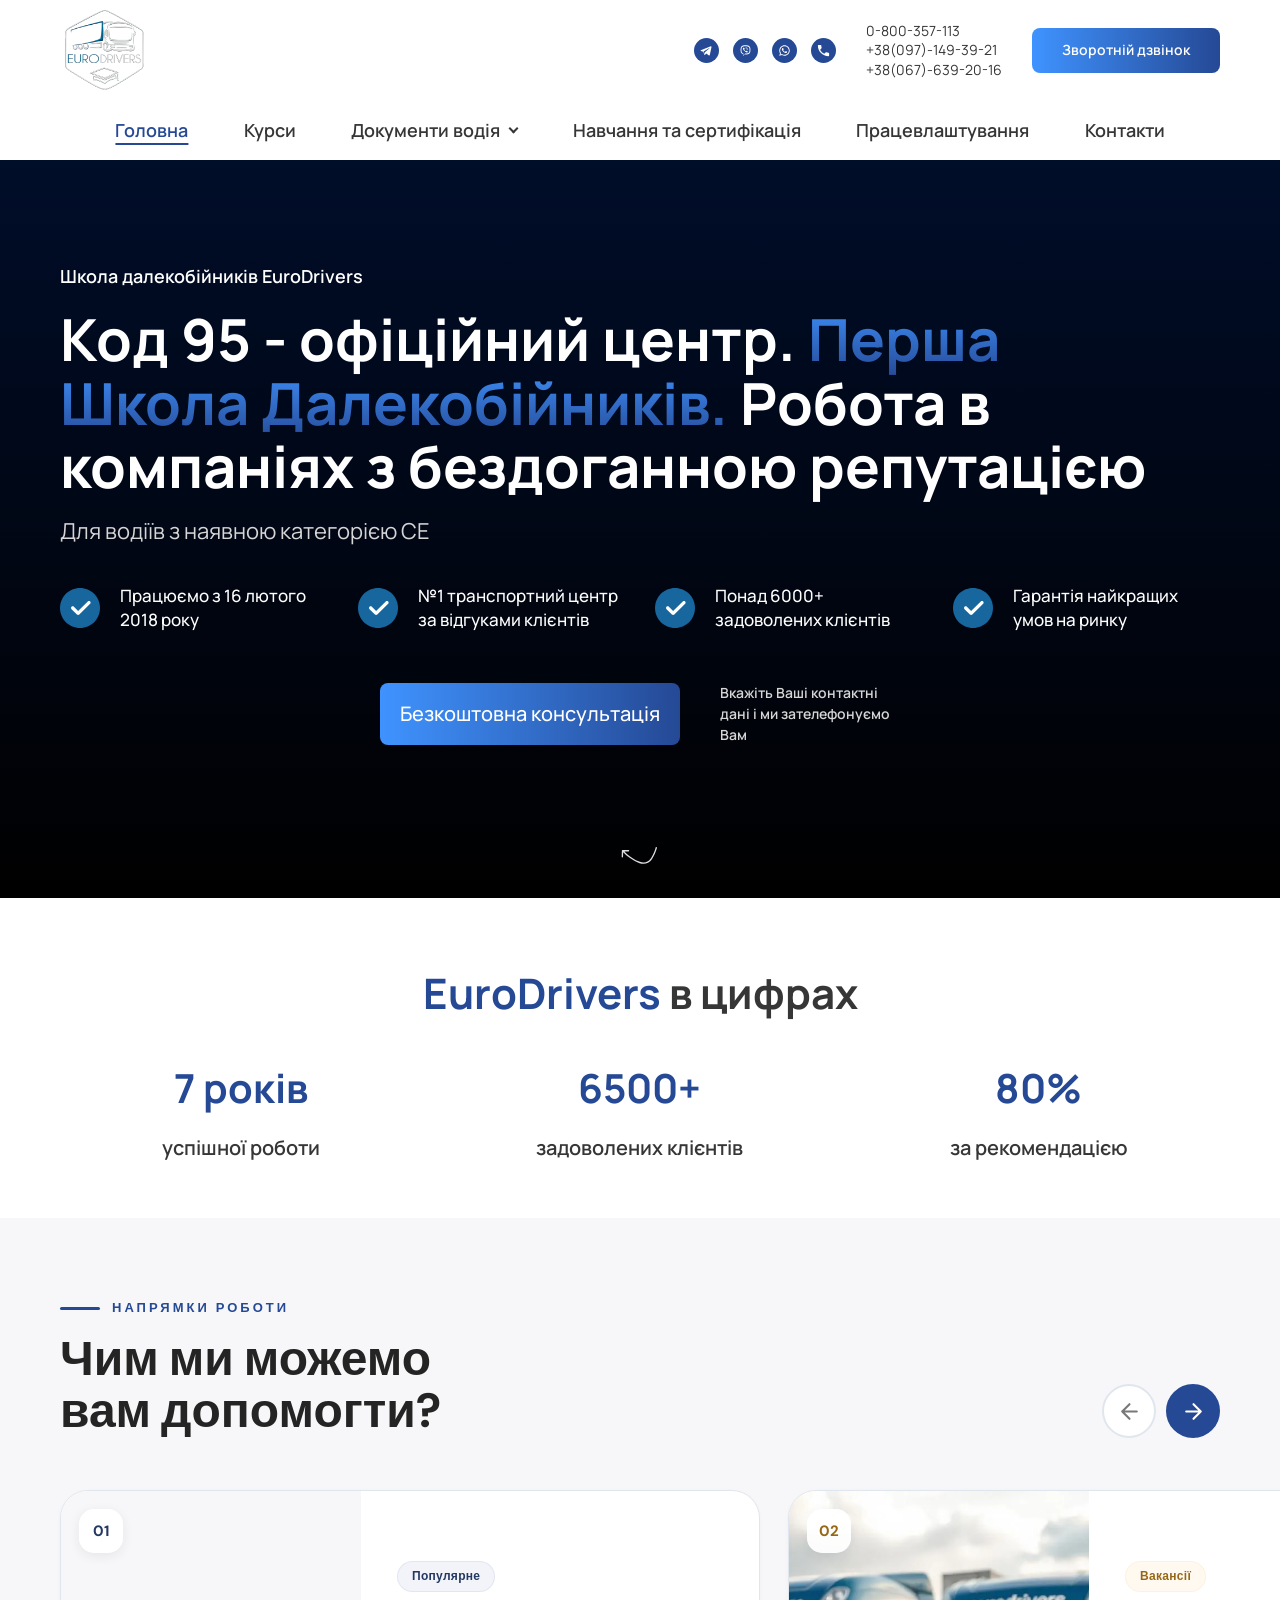
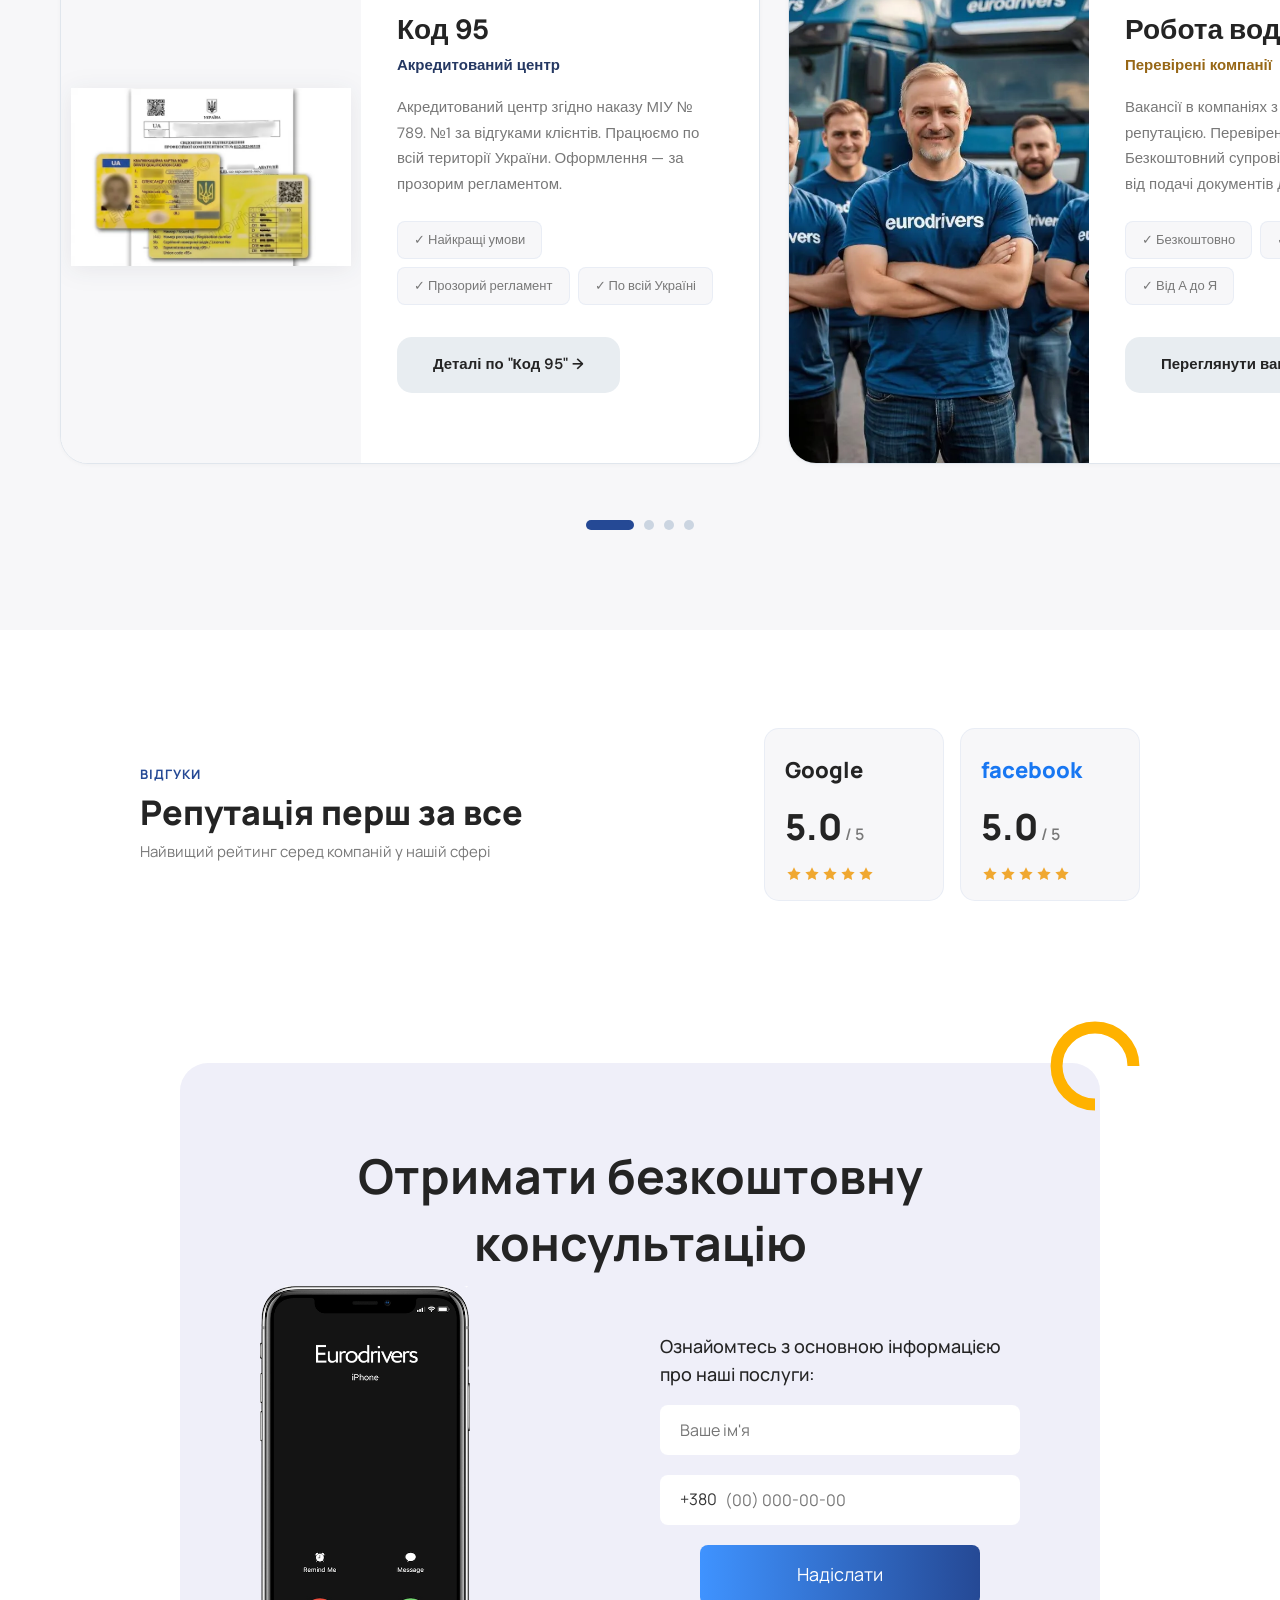
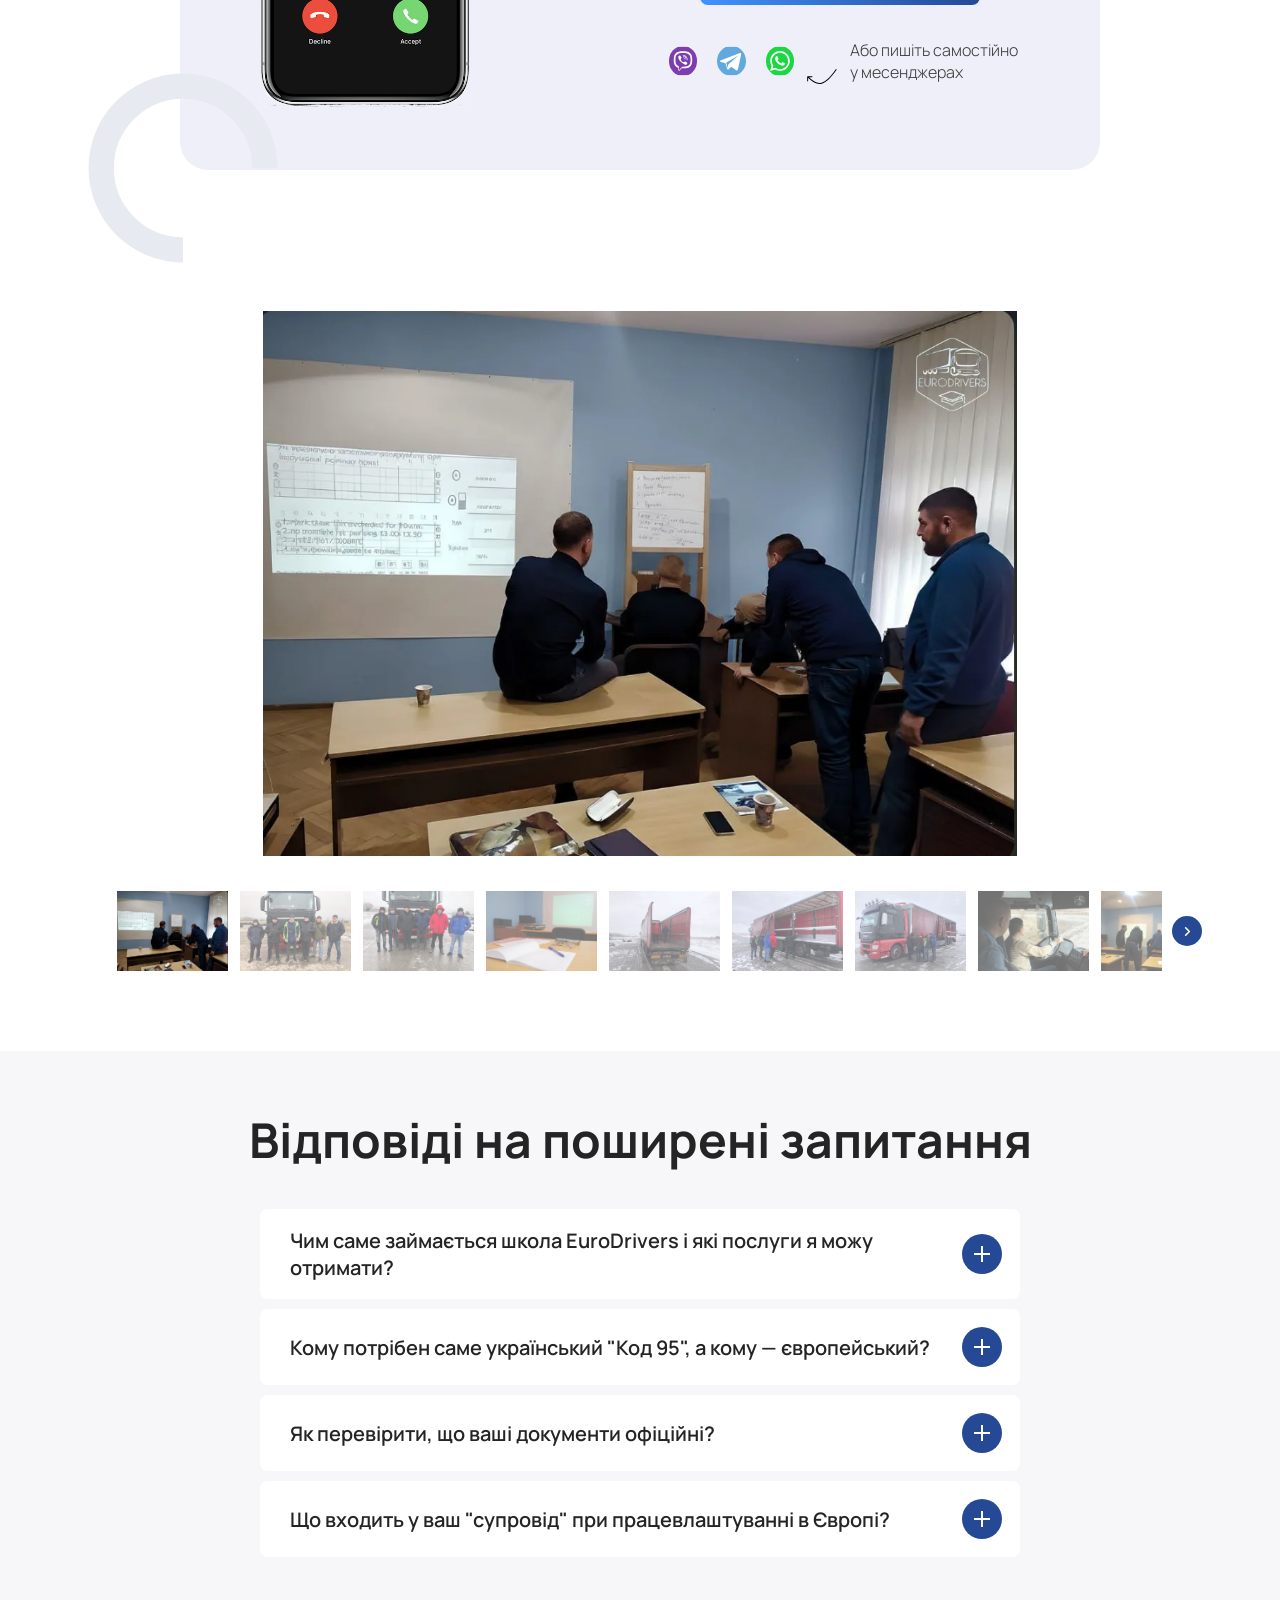
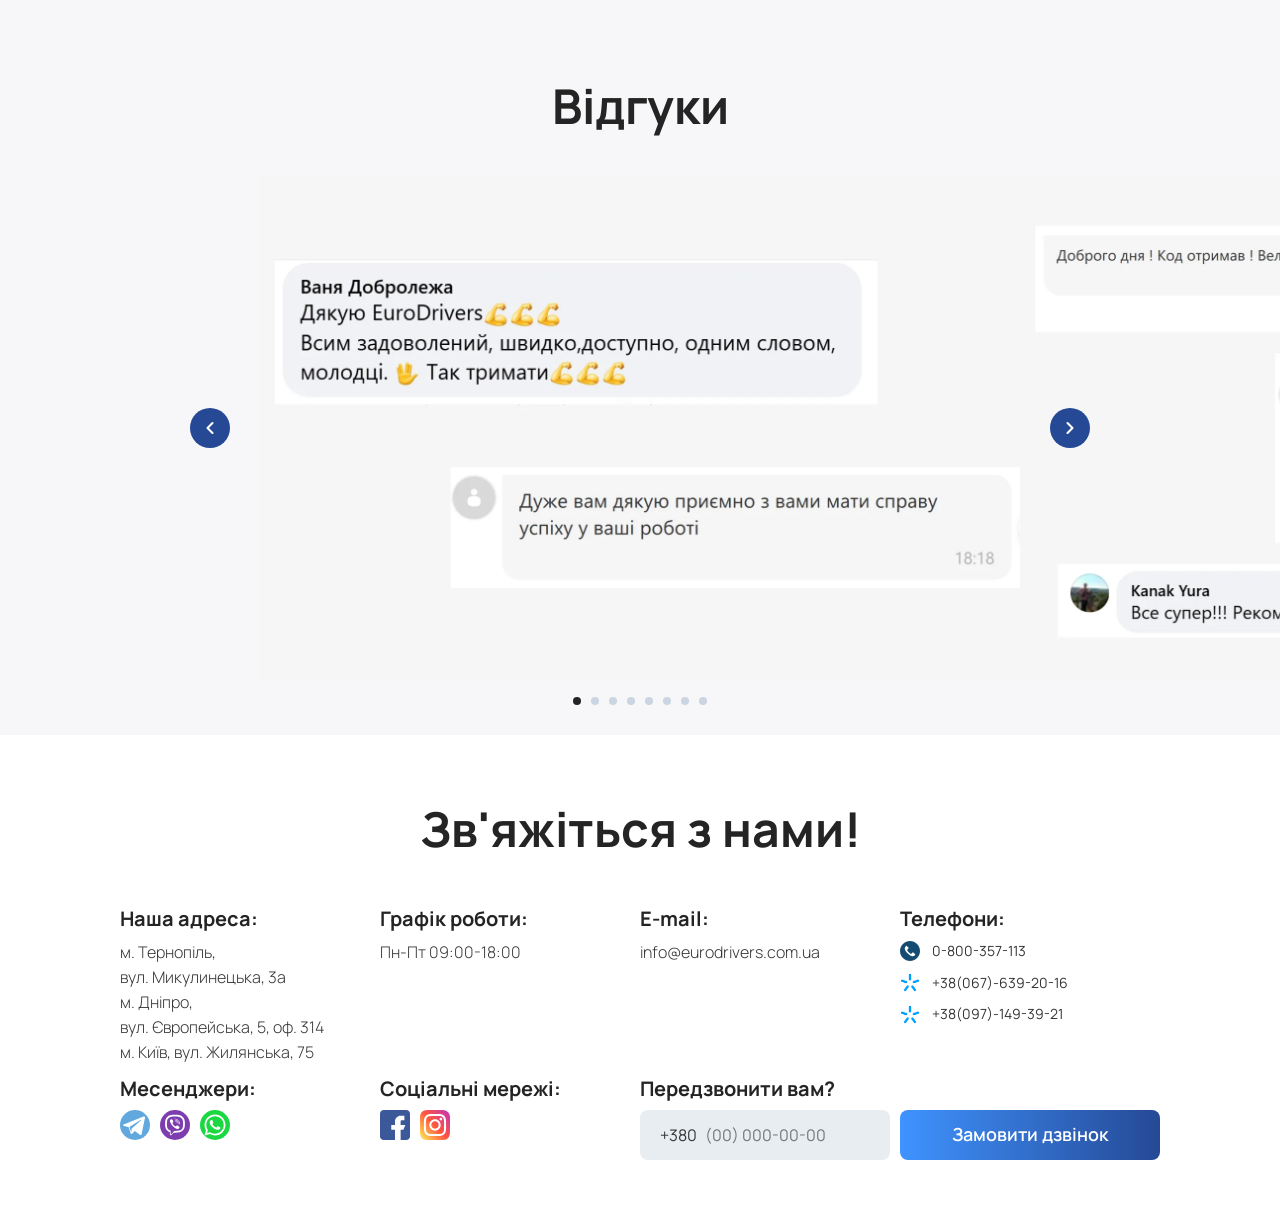
==== commit 65ec588a: "Шаг 28: правки по code-review «Як це працює», «Чому обирають нас», «Напрямки роботи» - синий «Код 95" ====
--- a/index.html
+++ b/index.html
@@ -16,9 +16,9 @@
   <meta property="og:title" content="Код 95 в Україні">
   <meta property="og:description" content="Офіційний транспортний центр | Код 95">
   <meta property="og:image" content="https://eurodrivers.com.ua/img/common/og-image.jpg">
-  <!-- Иконки как в оригинале: во вкладке — логотип, на экране «Домой» у iPhone — колесо -->
-  <link rel="icon" href="img/common/logo.png" type="image/png">
-  <link rel="apple-touch-icon" href="img/common/favicon-32x32.png">
+  <!-- Иконки: во вкладке — колесо (логотип из тонких светлых линий в 16px не виден), на экране «Домой» у iPhone — логотип 180×180 на белом -->
+  <link rel="icon" href="img/common/favicon-32x32.png" type="image/png">
+  <link rel="apple-touch-icon" href="img/common/apple-touch-icon.png">
   <!-- Фото первого экрана — фон в CSS, браузер нашёл бы его поздно; грузим заранее, только там, где оно показывается (до 980px) -->
   <link rel="preload" as="image" href="img/common/hero.webp" type="image/webp" media="(max-width: 979px)" fetchpriority="high">
 
@@ -139,6 +139,7 @@
         </div>
       </div>
 
+      <!-- Порядок карточек = порядок цветов активной точки слайдера (css/home.css, .directions__dots) -->
       <ul class="directions__list slider__track" data-slider-track aria-label="Напрямки роботи">
         <li class="direction-card">
           <div class="direction-card__media">
--- a/css/variables.css
+++ b/css/variables.css
@@ -42,7 +42,7 @@
   --color-viber: #7360f2;
   --color-chat-button: #0088cc;
   /* Свой цвет у каждого направления в «Напрямки роботи» на главной: метка, подзаголовок, номер, точка слайдера */
-  --color-direction-kod95: #2563eb;
+  --color-direction-kod95: var(--color-primary);
   --color-direction-jobs: #f59e0b;
   --color-direction-chipcard: #10b981;
   --color-direction-training: #8b5cf6;
@@ -68,6 +68,9 @@
   --shadow-soft: 0 1px 3px rgba(0, 0, 0, 0.02), 0 8px 30px rgba(49, 97, 193, 0.05);
   --shadow-ring: 0 4px 20px rgba(49, 97, 193, 0.1), 0 0 0 8px rgba(49, 97, 193, 0.04);
   --shadow-button: 0 4px 16px rgba(49, 97, 193, 0.2);
+  /* Размеры теней без цвета — цвет подставляет сам блок (например, цвет карточки направления) */
+  --shadow-hover-size: 0 28px 72px;
+  --shadow-glow-size: 0 8px 24px;
 
   /* Сетка */
   --container-width: 1200px;
--- a/css/home.css
+++ b/css/home.css
@@ -338,7 +338,8 @@
 
 /*
   Телефон и планшет: карточки столбиком, фото сверху, без слайдера. Компьютер: слайдер, фото слева, текст справа.
-  В оригинале этот блок на шрифте DM Sans. У каждой карточки свой цвет (--accent) — из переменных --color-direction-*
+  В оригинале этот блок на шрифте DM Sans. У каждой карточки свой цвет (--accent) — из переменных --color-direction-*.
+  Мелкий текст — более тёмным оттенком того же цвета (--accent-text): светлые оранжевый и зелёный на белом читаются плохо
 */
 .directions {
   padding-block: 36px 48px;
@@ -367,7 +368,7 @@
   content: "";
   width: 28px;
   height: 3px;
-  border-radius: 2px;
+  border-radius: var(--radius-pill);
   background-color: currentColor;
 }
 
@@ -395,6 +396,7 @@
 
 .direction-card {
   --accent: var(--color-direction-kod95);
+  --accent-text: color-mix(in srgb, var(--accent) 55%, var(--color-heading));
   display: grid;
   overflow: hidden;
   border: 1.5px solid var(--color-border);
@@ -459,7 +461,7 @@
   box-shadow: var(--shadow-image);
   font-size: 13px;
   font-weight: 700;
-  color: var(--accent);
+  color: var(--accent-text);
   transition: background-color 0.3s, color 0.3s;
 }
 
@@ -479,7 +481,7 @@
   font-size: 11px;
   font-weight: 700;
   letter-spacing: 0.3px;
-  color: var(--accent);
+  color: var(--accent-text);
 }
 
 .direction-card__title {
@@ -492,7 +494,7 @@
   margin-bottom: 12px;
   font-size: 14px;
   font-weight: 600;
-  color: var(--accent);
+  color: var(--accent-text);
 }
 
 .direction-card__text {
@@ -621,31 +623,34 @@
   }
 
   .directions__arrow:hover {
-    border-color: var(--color-direction-kod95);
-    background-color: color-mix(in srgb, var(--color-direction-kod95) 6%, var(--color-bg));
-    color: var(--color-direction-kod95);
+    border-color: var(--color-primary);
+    background-color: color-mix(in srgb, var(--color-primary) 6%, var(--color-bg));
+    color: var(--color-primary);
   }
 
   .directions__arrow--next {
-    border-color: var(--color-direction-kod95);
-    background-color: var(--color-direction-kod95);
+    border-color: var(--color-primary);
+    background-color: var(--color-primary);
     color: var(--color-text-on-dark);
   }
 
   .directions__arrow--next:hover {
-    background-color: color-mix(in srgb, var(--color-direction-kod95) 85%, var(--color-heading));
+    background-color: color-mix(in srgb, var(--color-primary) 85%, var(--color-heading));
     color: var(--color-text-on-dark);
   }
 
   /*
     Трек на всю ширину окна: первая карточка начинается от левого края контейнера,
-    справа выглядывает следующая. Тот же отступ — у scroll-padding, чтобы карточки «прилипали» к краю контейнера
+    справа выглядывает следующая. Тот же отступ — у scroll-padding, чтобы карточки «прилипали» к краю контейнера.
+    Трек прокручивается и поэтому обрезает всё, что за ним: запас сверху и снизу — под подъём карточки и её тень,
+    отрицательные поля возвращают блок на прежнее место
   */
   .directions__list {
     --track-offset: max(var(--container-padding), (100% - var(--container-width)) / 2 + var(--container-padding));
     display: flex;
     gap: 28px;
-    padding: 4px var(--track-offset) 16px;
+    margin-block: -20px -32px;
+    padding: 24px var(--track-offset) 48px;
     overflow-x: auto;
     scroll-padding-inline: var(--track-offset);
     scroll-snap-type: x mandatory;
@@ -710,35 +715,12 @@
     font-size: 15px;
   }
 
-  .direction-card:hover {
-    border-color: color-mix(in srgb, var(--accent) 20%, transparent);
-    box-shadow: 0 28px 72px color-mix(in srgb, var(--accent) 10%, transparent), var(--shadow-card);
-    transform: translateY(-10px);
-  }
-
-  .direction-card:hover .direction-card__num {
-    background-color: var(--accent);
-    color: var(--color-text-on-dark);
-  }
-
-  .direction-card:hover .direction-card__chips li {
-    border-color: color-mix(in srgb, var(--accent) 10%, transparent);
-    background-color: color-mix(in srgb, var(--accent) 3%, transparent);
-    color: var(--accent);
-  }
-
-  .direction-card:hover .direction-card__link {
-    background-color: var(--accent);
-    box-shadow: 0 8px 24px color-mix(in srgb, var(--accent) 19%, transparent);
-    color: var(--color-text-on-dark);
-  }
-
   .directions__dots {
     display: flex;
     margin-top: 40px;
   }
 
-  /* Активная точка — цветом своей карточки */
+  /* Активная точка — цветом своей карточки; порядок цветов = порядок карточек в index.html */
   .directions__dots .slider__dot[aria-current="true"] {
     background-color: var(--color-direction-kod95);
   }
@@ -756,9 +738,44 @@
   }
 }
 
+/*
+  Наведение мышью (и фокус с клавиатуры внутри карточки): карточка приподнимается и окрашивается в свой цвет.
+  Только там, где есть мышь, — на планшете тап не оставляет карточку «наведённой»
+*/
+@media (min-width: 980px) and (hover: hover) {
+  .direction-card:hover,
+  .direction-card:focus-within {
+    border-color: color-mix(in srgb, var(--accent) 20%, transparent);
+    box-shadow: var(--shadow-hover-size) color-mix(in srgb, var(--accent) 10%, transparent), var(--shadow-card);
+    transform: translateY(-10px);
+  }
+
+  .direction-card:hover .direction-card__num,
+  .direction-card:focus-within .direction-card__num {
+    background-color: var(--accent-text);
+    color: var(--color-text-on-dark);
+  }
+
+  .direction-card:hover .direction-card__chips li,
+  .direction-card:focus-within .direction-card__chips li {
+    border-color: color-mix(in srgb, var(--accent) 10%, transparent);
+    background-color: color-mix(in srgb, var(--accent) 3%, transparent);
+    color: var(--accent-text);
+  }
+
+  /* Кнопка окрашивается, только если ведёт на страницу: ссылки без адреса не должны выглядеть кликабельными */
+  .direction-card:hover .direction-card__link[href],
+  .direction-card:focus-within .direction-card__link[href] {
+    background-color: var(--accent-text);
+    box-shadow: var(--shadow-glow-size) color-mix(in srgb, var(--accent) 19%, transparent);
+    color: var(--color-text-on-dark);
+  }
+}
+
 /* Кто в системе выбрал «меньше анимаций», видит наведение без подъёма карточки */
-@media (min-width: 980px) and (prefers-reduced-motion: reduce) {
-  .direction-card:hover {
+@media (min-width: 980px) and (hover: hover) and (prefers-reduced-motion: reduce) {
+  .direction-card:hover,
+  .direction-card:focus-within {
     transform: none;
   }
 }
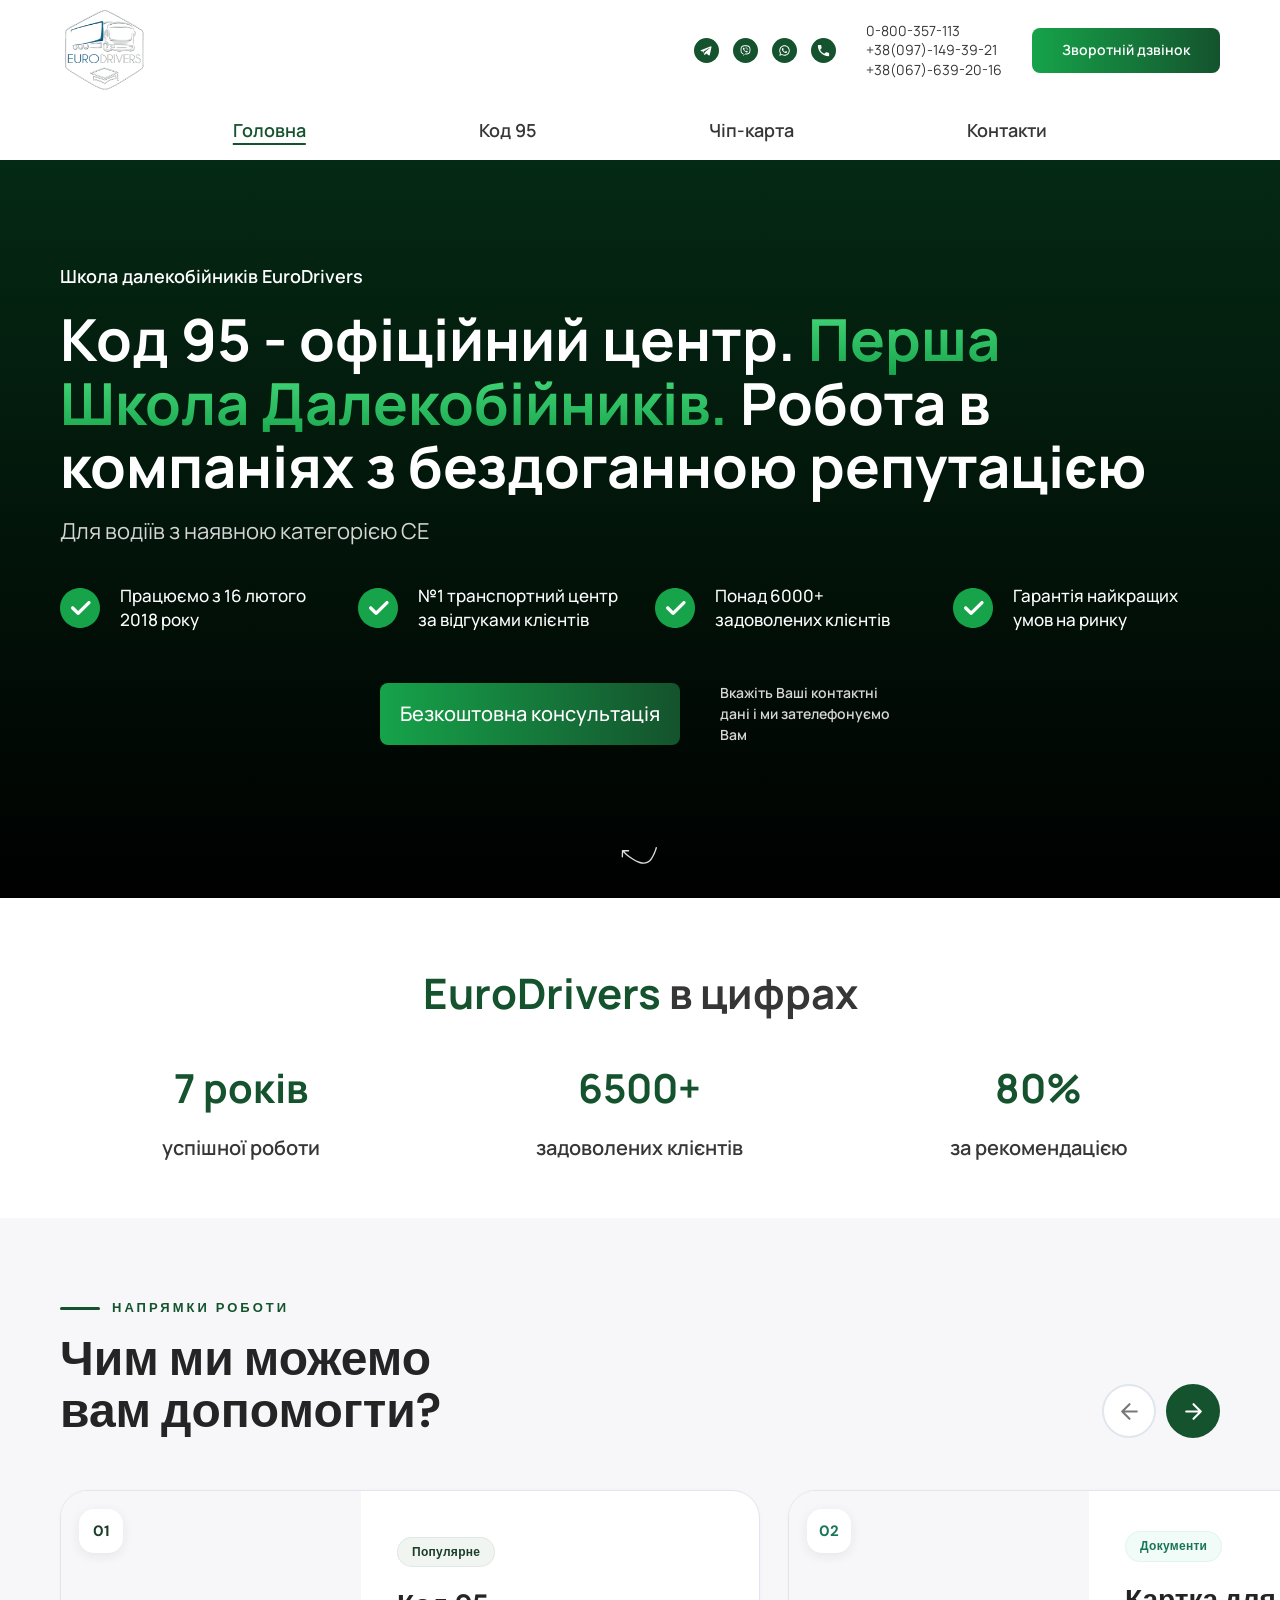
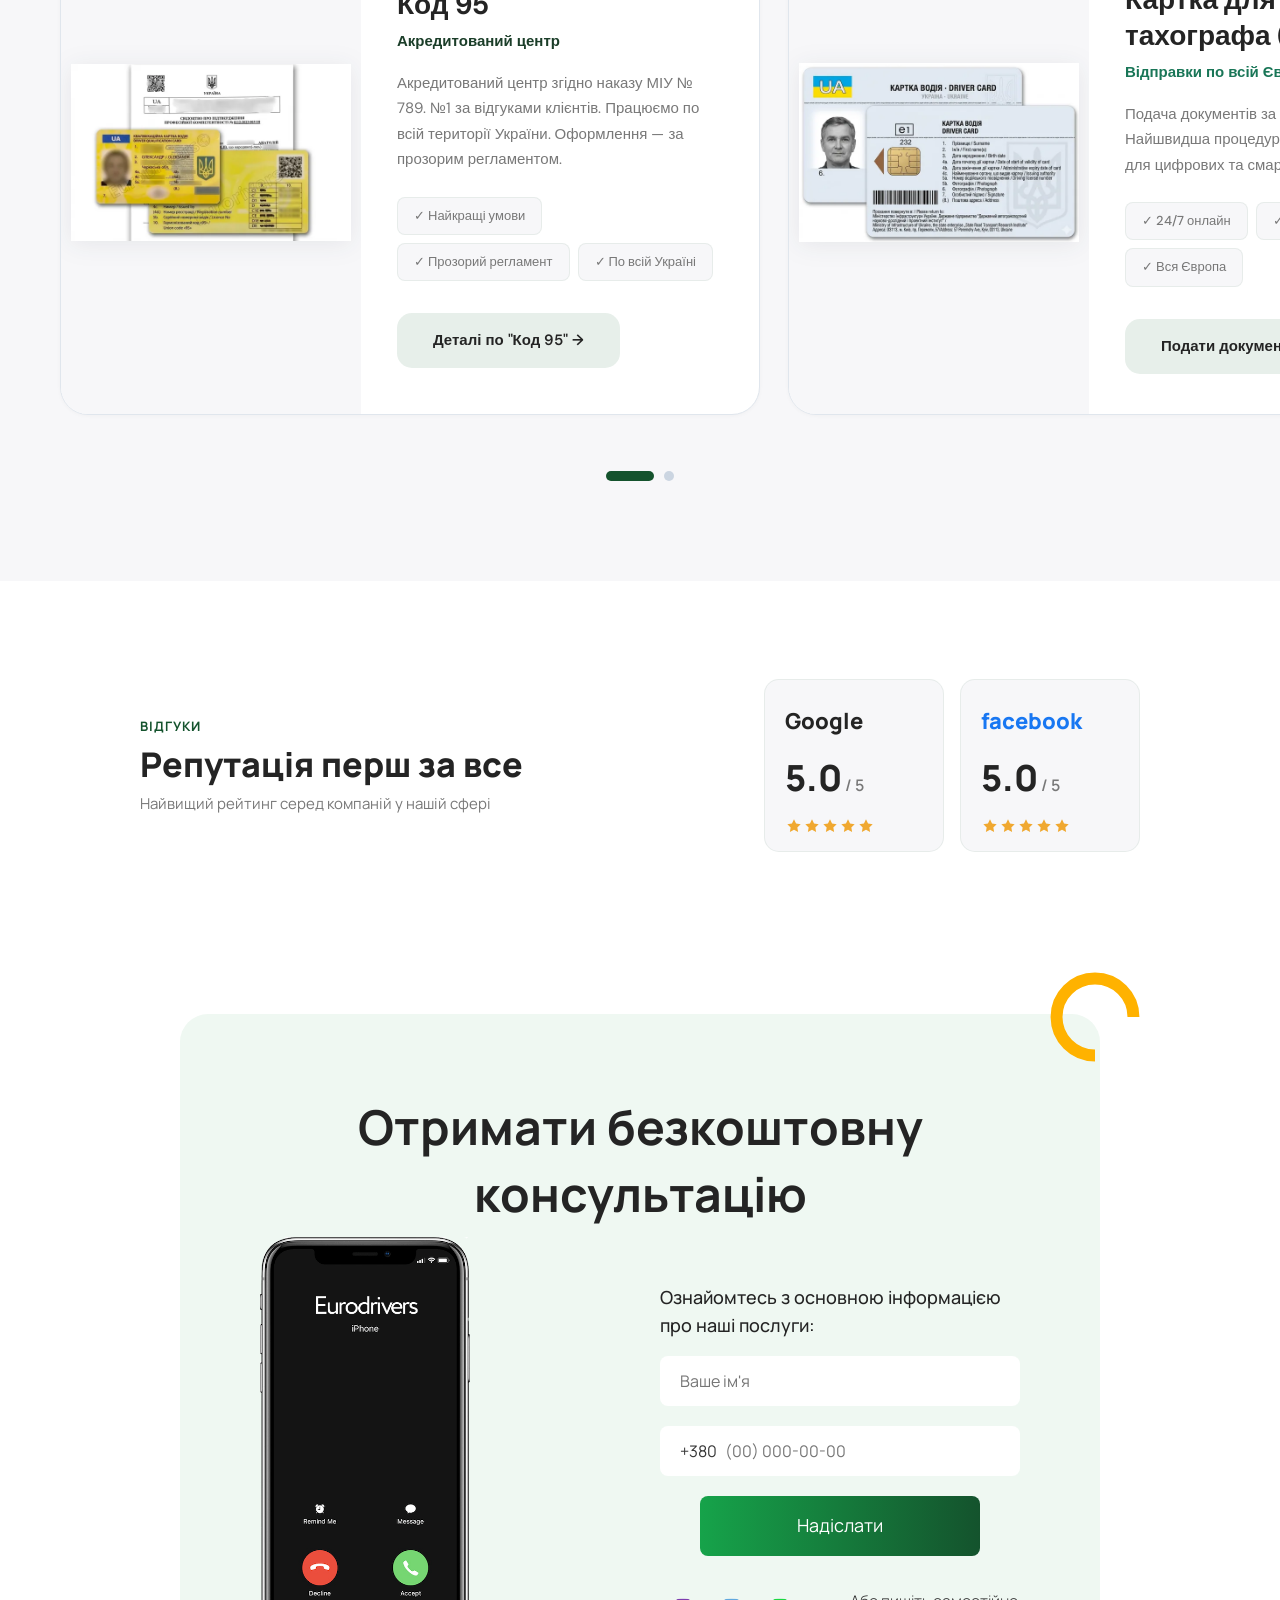
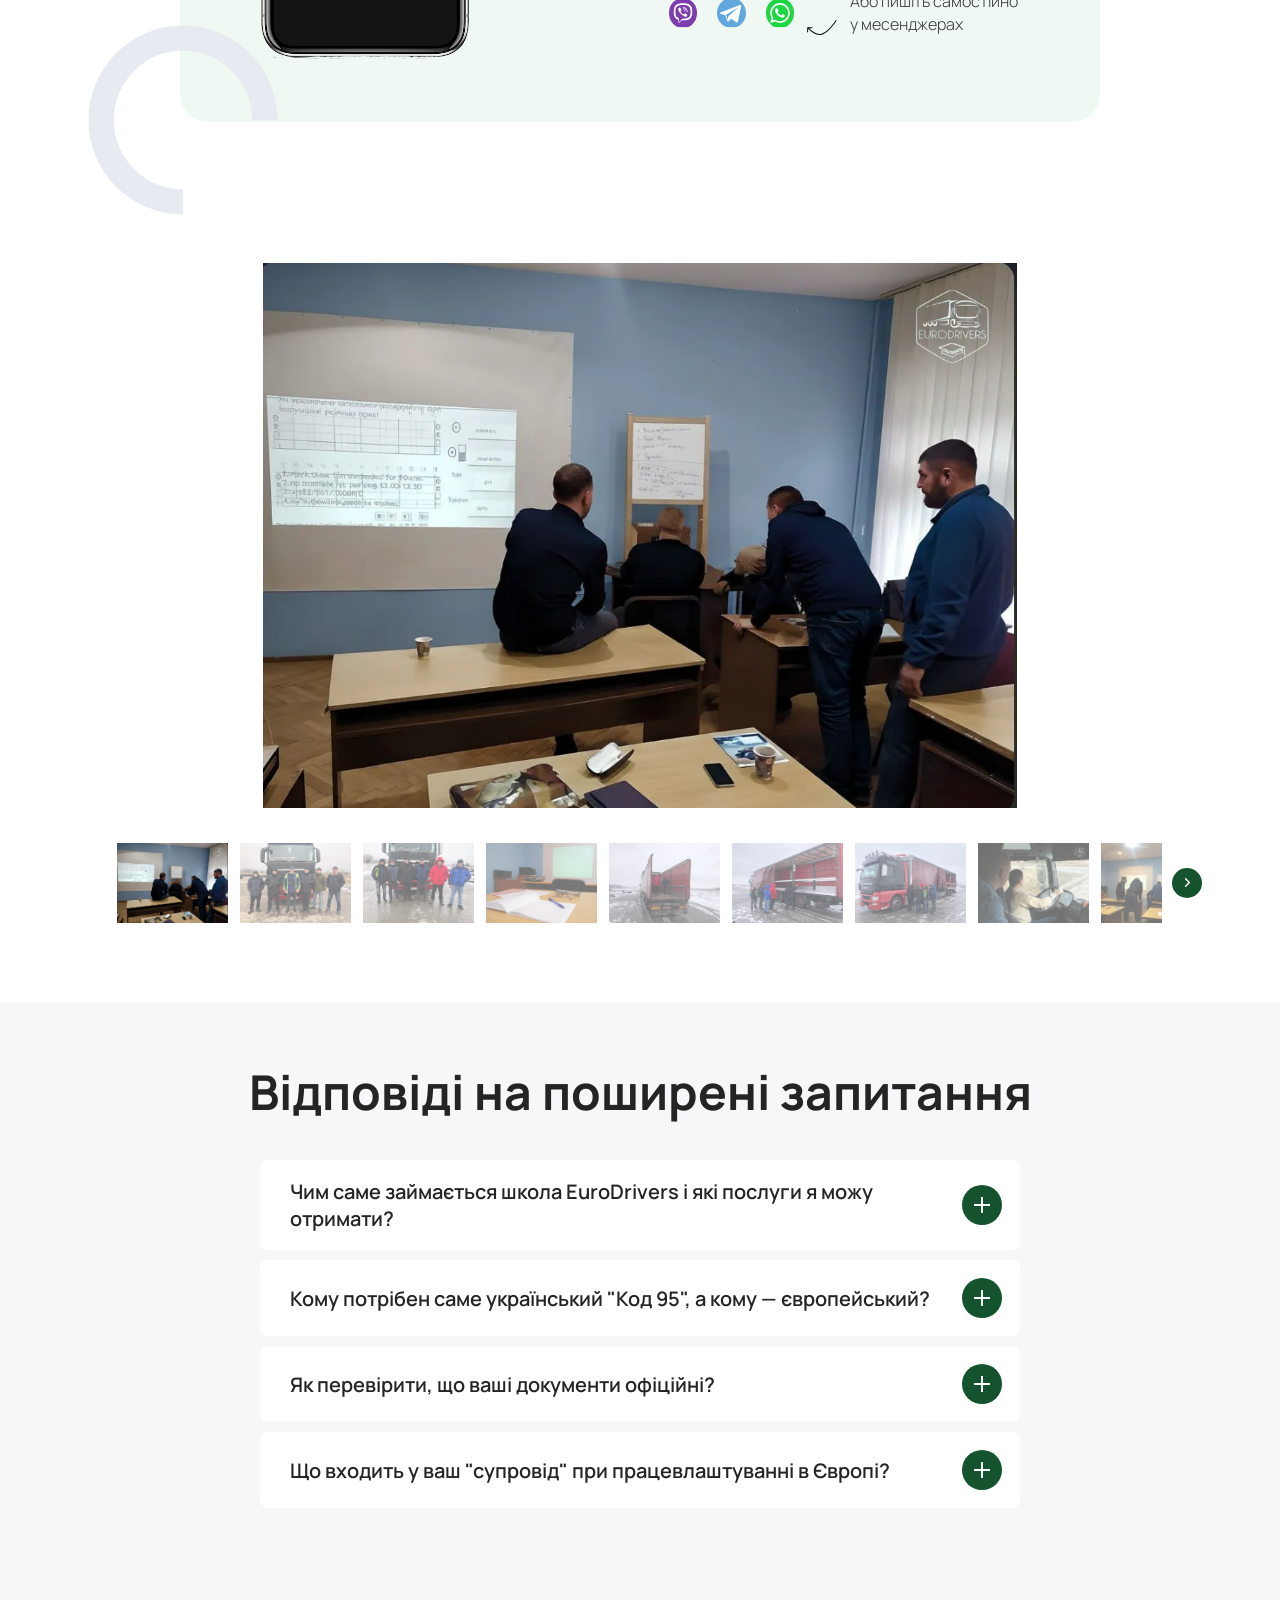
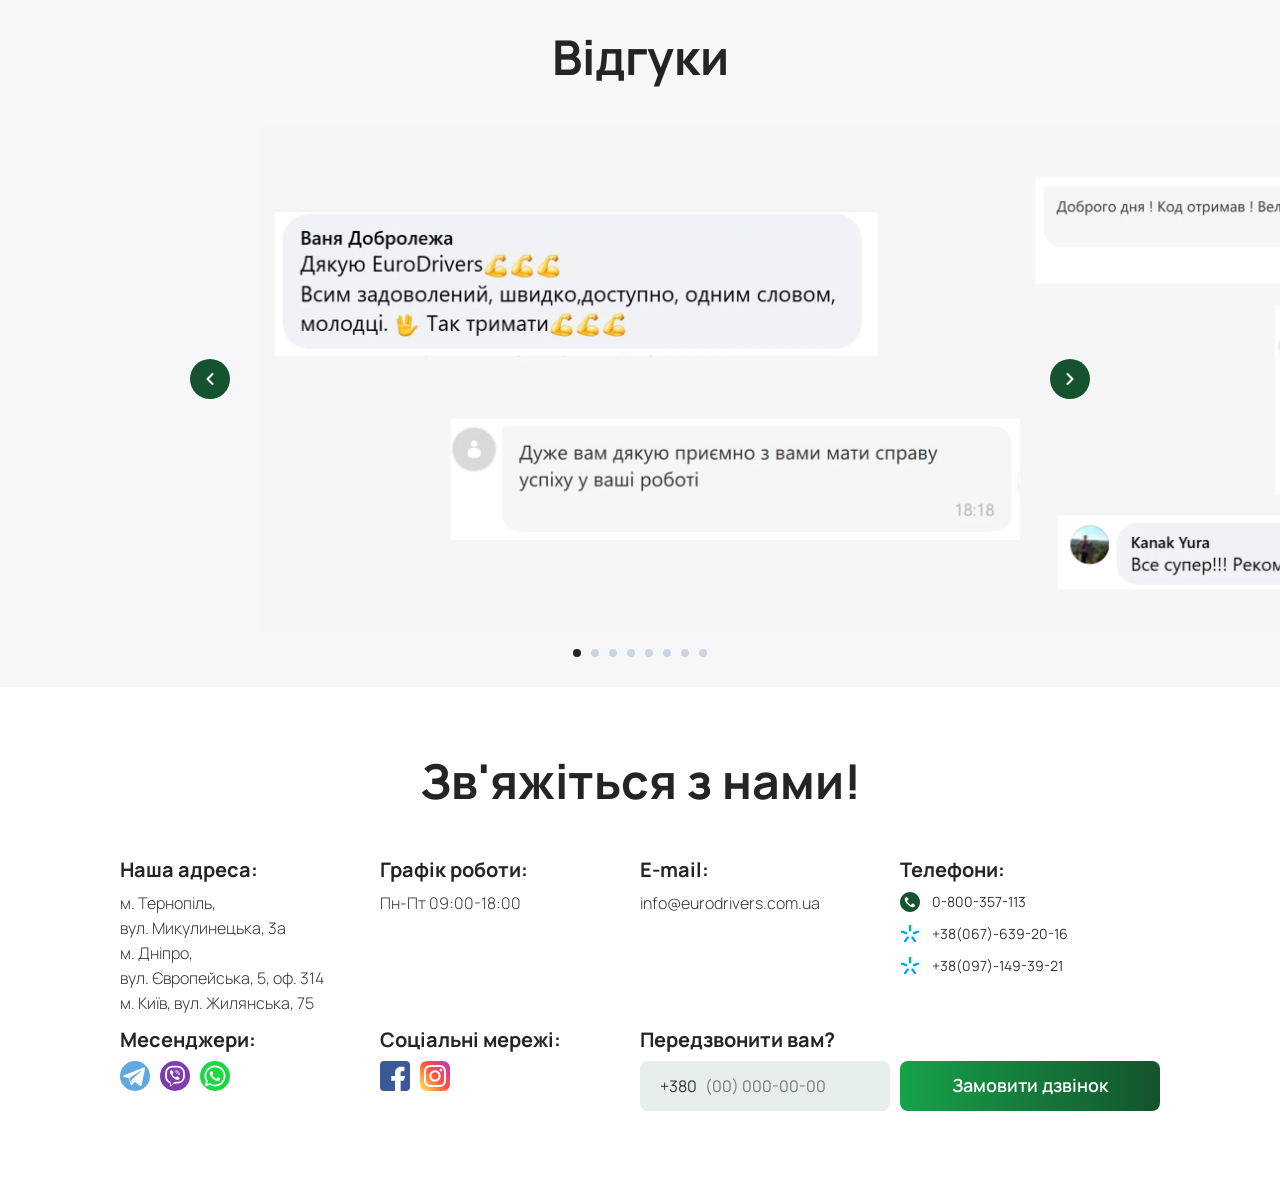
==== commit c5f2c10e: "Свежий дизайн: тёмно-зелёная тема и меню из четырёх пунктов - Шапка на 4 страницах: Головна, Код 95," ====
--- a/index.html
+++ b/index.html
@@ -57,16 +57,8 @@
         <nav class="nav" aria-label="Головне меню">
           <ul class="nav__list">
             <li><a class="nav__link" href="index.html" aria-current="page">Головна</a></li>
-            <li><a class="nav__link">Курси</a></li>
-            <li class="nav__item-dropdown">
-              <button class="nav__link nav__toggle" type="button" aria-expanded="false" aria-controls="nav-docs">Документи водія</button>
-              <ul class="nav__sub" id="nav-docs">
-                <li><a class="nav__sublink" href="kod95ukr.html">КОД 95</a></li>
-                <li><a class="nav__sublink" href="chipcard.html">ЧІП-КАРТА</a></li>
-              </ul>
-            </li>
-            <li><a class="nav__link">Навчання та сертифікація</a></li>
-            <li><a class="nav__link">Працевлаштування</a></li>
+            <li><a class="nav__link" href="kod95ukr.html">Код 95</a></li>
+            <li><a class="nav__link" href="chipcard.html">Чіп-карта</a></li>
             <li><a class="nav__link" href="contacts.html">Контакти</a></li>
           </ul>
         </nav>
@@ -159,29 +151,10 @@
             <a class="direction-card__link" href="kod95ukr.html">Деталі по "Код 95" <span aria-hidden="true">→</span></a>
           </div>
         </li>
-        <li class="direction-card direction-card--jobs direction-card--photo">
-          <div class="direction-card__media">
-            <img class="direction-card__img" src="img/common/team.webp" width="1024" height="1024" alt="Робота водієм CE" loading="lazy">
-            <span class="direction-card__num">02</span>
-          </div>
-          <div class="direction-card__body">
-            <span class="direction-card__tag">Вакансії</span>
-            <h3 class="direction-card__title">Робота водієм CE</h3>
-            <p class="direction-card__lead">Перевірені компанії</p>
-            <p class="direction-card__text">Вакансії в компаніях з бездоганною репутацією. Перевірені особисто. Безкоштовний супровід для наших клієнтів від подачі документів до приїзду.</p>
-            <ul class="direction-card__chips">
-              <li>Безкоштовно</li>
-              <li>Перевірено особисто</li>
-              <li>Від А до Я</li>
-            </ul>
-            <!-- Сторінки «Працевлаштування» в этапе 1 нет: ссылка пока никуда не ведёт -->
-            <a class="direction-card__link">Переглянути вакансії <span aria-hidden="true">→</span></a>
-          </div>
-        </li>
         <li class="direction-card direction-card--chipcard">
           <div class="direction-card__media">
             <img class="direction-card__img" src="img/home/direction-chipcard.webp" width="640" height="410" alt="Картка для цифрового тахографа (Чіп-карта)" loading="lazy">
-            <span class="direction-card__num">03</span>
+            <span class="direction-card__num">02</span>
           </div>
           <div class="direction-card__body">
             <span class="direction-card__tag">Документи</span>
@@ -194,25 +167,6 @@
               <li>Вся Європа</li>
             </ul>
             <a class="direction-card__link" href="chipcard.html">Подати документи <span aria-hidden="true">→</span></a>
-          </div>
-        </li>
-        <li class="direction-card direction-card--training">
-          <div class="direction-card__media">
-            <img class="direction-card__img" src="img/home/direction-certification.webp" width="430" height="640" alt="Навчання та сертифікація" loading="lazy">
-            <span class="direction-card__num">04</span>
-          </div>
-          <div class="direction-card__body">
-            <span class="direction-card__tag">Навчання</span>
-            <h3 class="direction-card__title">Навчання та сертифікація</h3>
-            <p class="direction-card__lead">Менеджер (управитель) на автомобільному транспорті</p>
-            <p class="direction-card__text">Домедична підготовка працівників. Контроль за технічним станом колісних транспортних засобів. Безпека дорожнього руху, охорона праці та пожежна безпека.</p>
-            <ul class="direction-card__chips">
-              <li>Передрейсовий огляд</li>
-              <li>Охорона праці</li>
-              <li>Пожежна безпека</li>
-            </ul>
-            <!-- Сторінки «Навчання та сертифікація» в этапе 1 нет: ссылка пока никуда не ведёт -->
-            <a class="direction-card__link">Переглянути умови <span aria-hidden="true">→</span></a>
           </div>
         </li>
       </ul>
--- a/css/variables.css
+++ b/css/variables.css
@@ -10,12 +10,14 @@
 
 :root {
   /* Цвета */
-  --color-primary: #254995;
-  --color-accent: #3f93ff;
+  --color-primary: #14532d;
+  --color-accent: #16a34a;
   --gradient-primary: linear-gradient(90deg, var(--color-accent) 0%, var(--color-primary) 100%);
   --gradient-primary-hover: linear-gradient(90deg, var(--color-primary) 0%, var(--color-accent) 100%);
-  --gradient-text: linear-gradient(0deg, var(--color-primary) 0%, var(--color-accent) 100%);
-  --gradient-hero: linear-gradient(rgba(0, 15, 46, 0.9), rgba(0, 0, 0, 0.85));
+  /* Светлый оттенок — только для текста на тёмном фоне первого экрана: основной там почти не виден */
+  --color-accent-light: #4ade80;
+  --gradient-text: linear-gradient(0deg, var(--color-accent) 0%, var(--color-accent-light) 100%);
+  --gradient-hero: linear-gradient(rgba(5, 46, 22, 0.9), rgba(0, 0, 0, 0.85));
   --color-hero-bg: #000000;
   --color-heading: #242424;
   --color-text: #363636;
@@ -24,12 +26,12 @@
   --color-text-muted-on-dark: #d6d6d6;
   --color-bg: #ffffff;
   --color-bg-light: #f7f7f9;
-  --color-bg-field: #e8edf1;
-  --color-bg-accent: #efeff9;
-  --color-overlay: rgba(0, 15, 46, 0.9);
+  --color-bg-field: #e7efea;
+  --color-bg-accent: #eff8f2;
+  --color-overlay: rgba(5, 46, 22, 0.9);
   --color-backdrop: rgba(0, 0, 0, 0.4);
   --color-modal-backdrop: rgba(0, 0, 0, 0.6);
-  --color-border-light: rgba(49, 97, 193, 0.07);
+  --color-border-light: rgba(20, 83, 45, 0.07);
   --color-border: #e0e6ed;
   --color-dot: #cbd5e1;
   --color-star: #f0a830;
@@ -40,12 +42,11 @@
   --color-telegram: #1d98dc;
   --color-whatsapp: #27d061;
   --color-viber: #7360f2;
-  --color-chat-button: #0088cc;
+  /* Светлый, а не основной: основной сливается с тёмно-зелёным первым экраном, над которым висит кнопка */
+  --color-chat-button: var(--color-accent);
   /* Свой цвет у каждого направления в «Напрямки роботи» на главной: метка, подзаголовок, номер, точка слайдера */
   --color-direction-kod95: var(--color-primary);
-  --color-direction-jobs: #f59e0b;
   --color-direction-chipcard: #10b981;
-  --color-direction-training: #8b5cf6;
 
   /* Шрифты */
   --font-main: "Manrope", Arial, sans-serif;
@@ -61,13 +62,13 @@
   /* Тени */
   --shadow-dropdown: 0 8px 24px rgba(0, 0, 0, 0.12);
   --shadow-card: 0 1px 4px rgba(0, 0, 0, 0.03);
-  --shadow-raised: 0 15px 30px -10px rgba(0, 11, 48, 0.2);
+  --shadow-raised: 0 15px 30px -10px rgba(5, 46, 22, 0.2);
   --shadow-float: 0 0 20px rgba(0, 0, 0, 0.3);
   --shadow-error: inset 0 0 0 2px var(--color-error);
   --shadow-image: 0 3px 12px rgba(27, 33, 55, 0.08);
-  --shadow-soft: 0 1px 3px rgba(0, 0, 0, 0.02), 0 8px 30px rgba(49, 97, 193, 0.05);
-  --shadow-ring: 0 4px 20px rgba(49, 97, 193, 0.1), 0 0 0 8px rgba(49, 97, 193, 0.04);
-  --shadow-button: 0 4px 16px rgba(49, 97, 193, 0.2);
+  --shadow-soft: 0 1px 3px rgba(0, 0, 0, 0.02), 0 8px 30px rgba(20, 83, 45, 0.05);
+  --shadow-ring: 0 4px 20px rgba(20, 83, 45, 0.1), 0 0 0 8px rgba(20, 83, 45, 0.04);
+  --shadow-button: 0 4px 16px rgba(20, 83, 45, 0.2);
   /* Размеры теней без цвета — цвет подставляет сам блок (например, цвет карточки направления) */
   --shadow-hover-size: 0 28px 72px;
   --shadow-glow-size: 0 8px 24px;
--- a/css/components.css
+++ b/css/components.css
@@ -189,8 +189,7 @@
 
 /* Меню */
 
-.nav__list,
-.nav__sub {
+.nav__list {
   margin: 0;
   padding: 0;
   list-style: none;
@@ -199,72 +198,19 @@
 .nav__link {
   display: inline-flex;
   align-items: center;
-  gap: 10px;
   padding: 7px 0;
-  border: 0;
-  background: none;
   /* В оригинале 20px, но Manrope шире Circe: на 18px пункты занимают ту же ширину и не переносятся */
   font-size: 18px;
   font-weight: 600;
   line-height: 1.5;
   color: var(--color-heading);
   text-decoration: none;
-  cursor: pointer;
 }
 
 .nav__link[aria-current="page"] {
   color: var(--color-primary);
   text-decoration: underline 2px;
   text-underline-offset: 6px;
-}
-
-/* Пункты без страницы (ссылка без href) не должны выглядеть кликабельными */
-a.nav__link:not([href]) {
-  cursor: default;
-}
-
-/* Стрелка у раскрывающегося пункта */
-.nav__toggle::after {
-  content: "";
-  width: 7px;
-  height: 7px;
-  border-right: 2px solid currentColor;
-  border-bottom: 2px solid currentColor;
-  transform: translateY(-2px) rotate(45deg);
-  transition: transform 0.2s;
-}
-
-.nav__toggle[aria-expanded="true"]::after {
-  transform: translateY(2px) rotate(-135deg);
-}
-
-.nav__sub {
-  display: none;
-  padding-bottom: 6px;
-}
-
-.nav__toggle[aria-expanded="true"] + .nav__sub {
-  display: block;
-}
-
-.nav__sublink {
-  display: block;
-  padding: 8px 0;
-  font-size: 16px;
-  font-weight: 600;
-  line-height: 1.2;
-  color: var(--color-text);
-  text-decoration: none;
-}
-
-.nav__sublink:hover,
-.nav__sublink[aria-current="page"] {
-  color: var(--color-primary);
-}
-
-/* Текущая страница во вложенном меню — подсвечиваем и сам пункт «Документи водія» */
-.nav__item-dropdown:has([aria-current="page"]) > .nav__toggle {
-  color: var(--color-primary);
 }
 
 /* Мессенджеры, телефоны и кнопка: в панели прижаты к низу */
@@ -372,28 +318,6 @@
     color: var(--color-primary);
   }
 
-  /* Выпадающий список: по нажатию, а с мышью — ещё и по наведению (правило ниже) */
-  .nav__item-dropdown {
-    position: relative;
-  }
-
-  .nav__sub {
-    position: absolute;
-    top: 100%;
-    left: 50%;
-    z-index: 5;
-    min-width: 180px;
-    padding: 10px 0;
-    border-radius: var(--radius-button);
-    background-color: var(--color-bg);
-    box-shadow: var(--shadow-dropdown);
-    transform: translateX(-50%);
-  }
-
-  .nav__sublink {
-    padding: 8px 20px;
-  }
-
   .header__contacts {
     grid-area: contacts;
     flex-direction: row;
@@ -423,13 +347,6 @@
   .social__link {
     width: 25px;
     height: 25px;
-  }
-}
-
-/* Наведением список открывается только там, где есть настоящая мышь: на планшете «наведение» залипает после касания */
-@media (min-width: 980px) and (hover: hover) {
-  .nav__item-dropdown:hover .nav__sub {
-    display: block;
   }
 }
 
--- a/css/home.css
+++ b/css/home.css
@@ -339,7 +339,7 @@
 /*
   Телефон и планшет: карточки столбиком, фото сверху, без слайдера. Компьютер: слайдер, фото слева, текст справа.
   В оригинале этот блок на шрифте DM Sans. У каждой карточки свой цвет (--accent) — из переменных --color-direction-*.
-  Мелкий текст — более тёмным оттенком того же цвета (--accent-text): светлые оранжевый и зелёный на белом читаются плохо
+  Мелкий текст — более тёмным оттенком того же цвета (--accent-text): светлый зелёный на белом читается плохо
 */
 .directions {
   padding-block: 36px 48px;
@@ -406,19 +406,11 @@
   transition: transform 0.45s, border-color 0.45s, box-shadow 0.45s;
 }
 
-.direction-card--jobs {
-  --accent: var(--color-direction-jobs);
-}
-
 .direction-card--chipcard {
   --accent: var(--color-direction-chipcard);
 }
 
-.direction-card--training {
-  --accent: var(--color-direction-training);
-}
-
-/* Фото: у фотографии — на всю площадь с обрезкой краёв, у документов — целиком на светлом фоне, с тенью */
+/* Фото документов — целиком на светлом фоне, с тенью */
 .direction-card__media {
   position: relative;
   height: 225px;
@@ -433,16 +425,6 @@
   border-radius: var(--radius-small);
   object-fit: contain;
   filter: drop-shadow(var(--shadow-image));
-}
-
-.direction-card--photo .direction-card__media {
-  padding: 0;
-}
-
-.direction-card--photo .direction-card__img {
-  border-radius: 0;
-  object-fit: cover;
-  filter: none;
 }
 
 /* Номер — светлая полупрозрачная плашка в углу фото, цифры цветом карточки */
@@ -726,15 +708,7 @@
   }
 
   .directions__dots .slider__dot:nth-child(2)[aria-current="true"] {
-    background-color: var(--color-direction-jobs);
-  }
-
-  .directions__dots .slider__dot:nth-child(3)[aria-current="true"] {
     background-color: var(--color-direction-chipcard);
-  }
-
-  .directions__dots .slider__dot:nth-child(4)[aria-current="true"] {
-    background-color: var(--color-direction-training);
   }
 }
 
